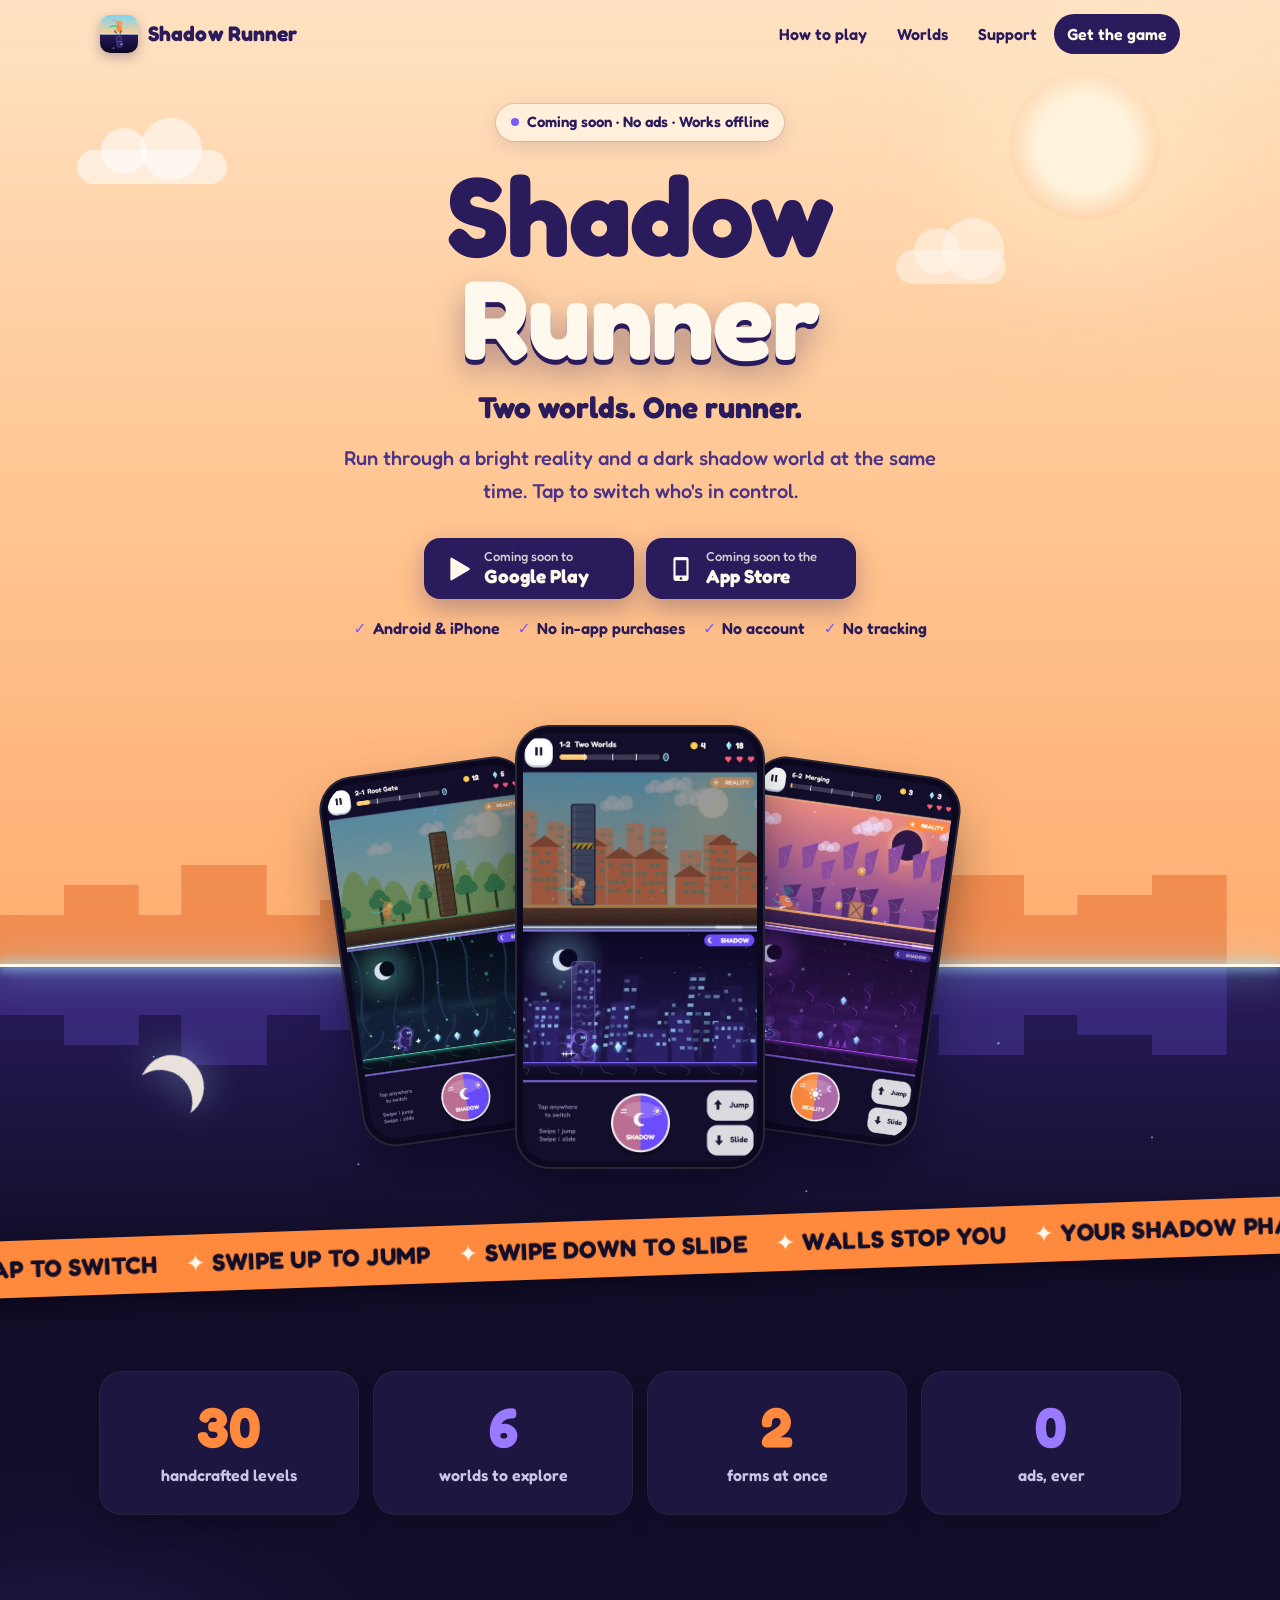
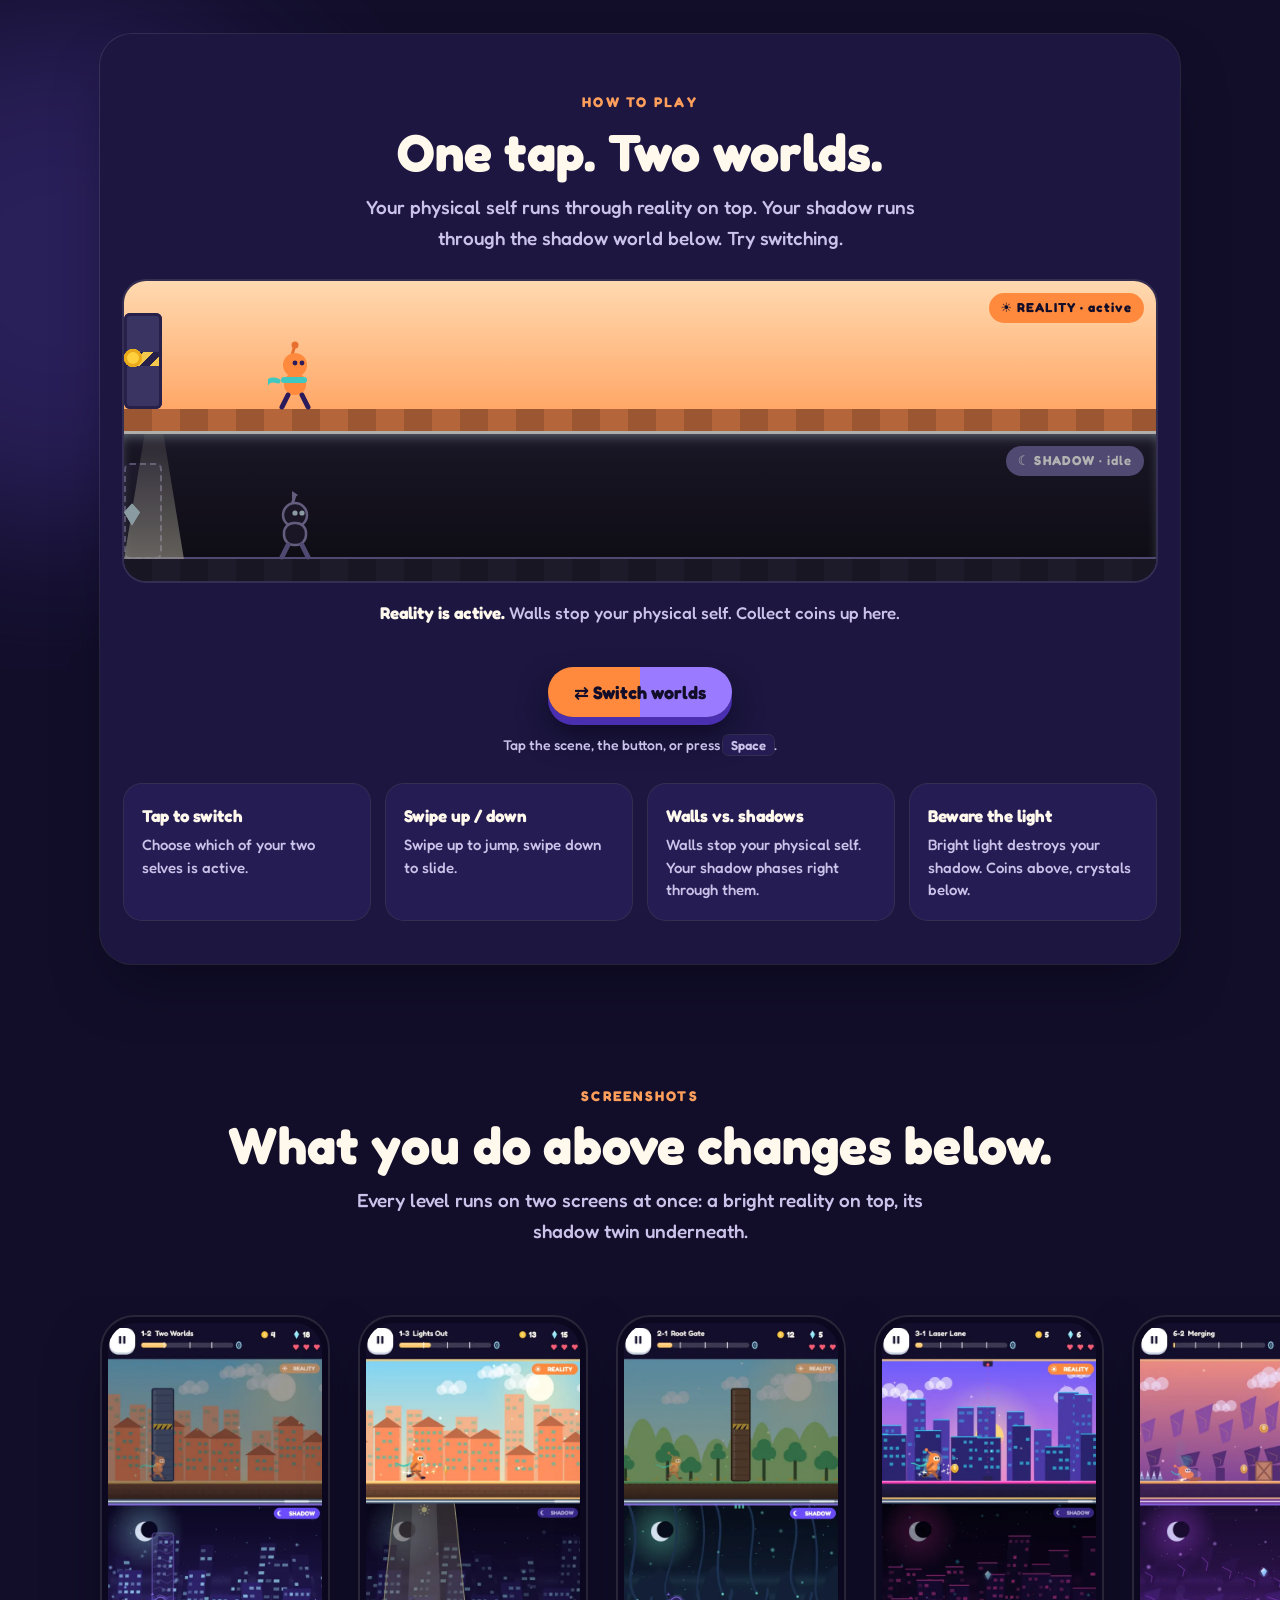
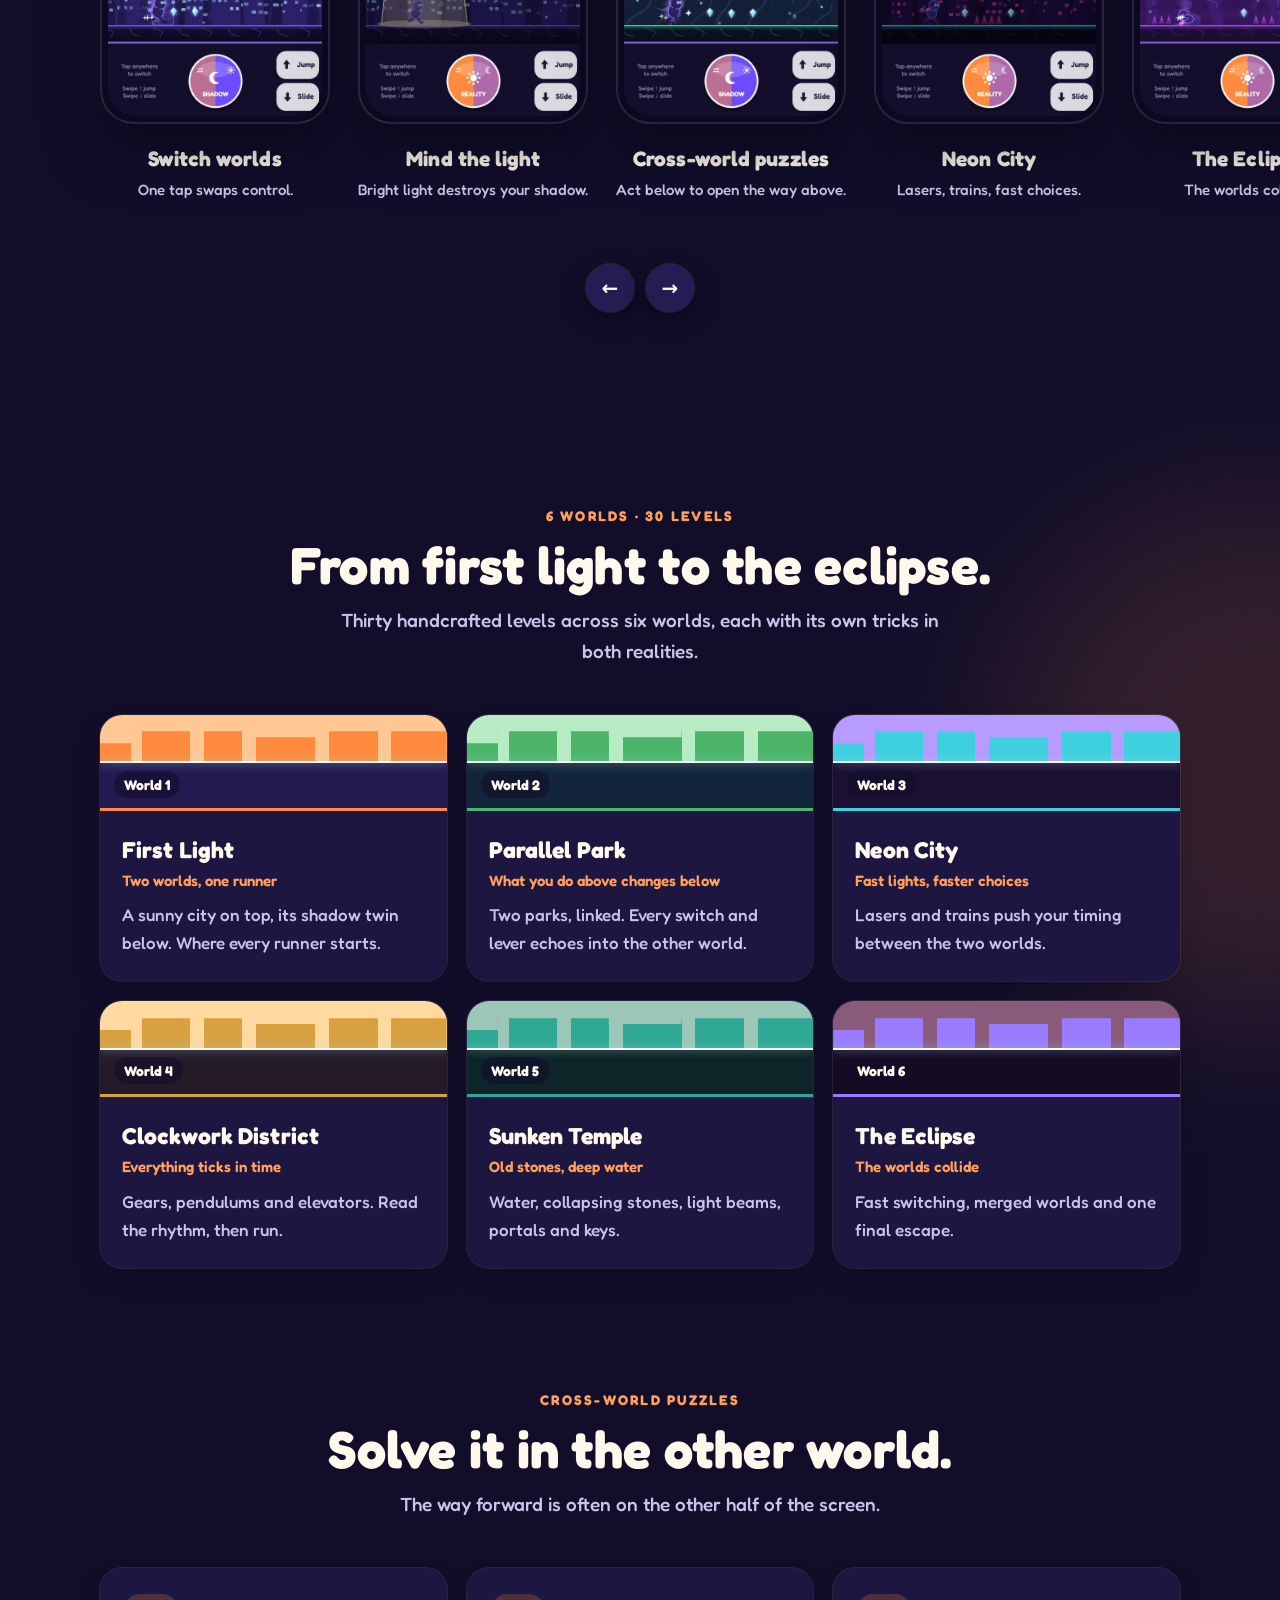
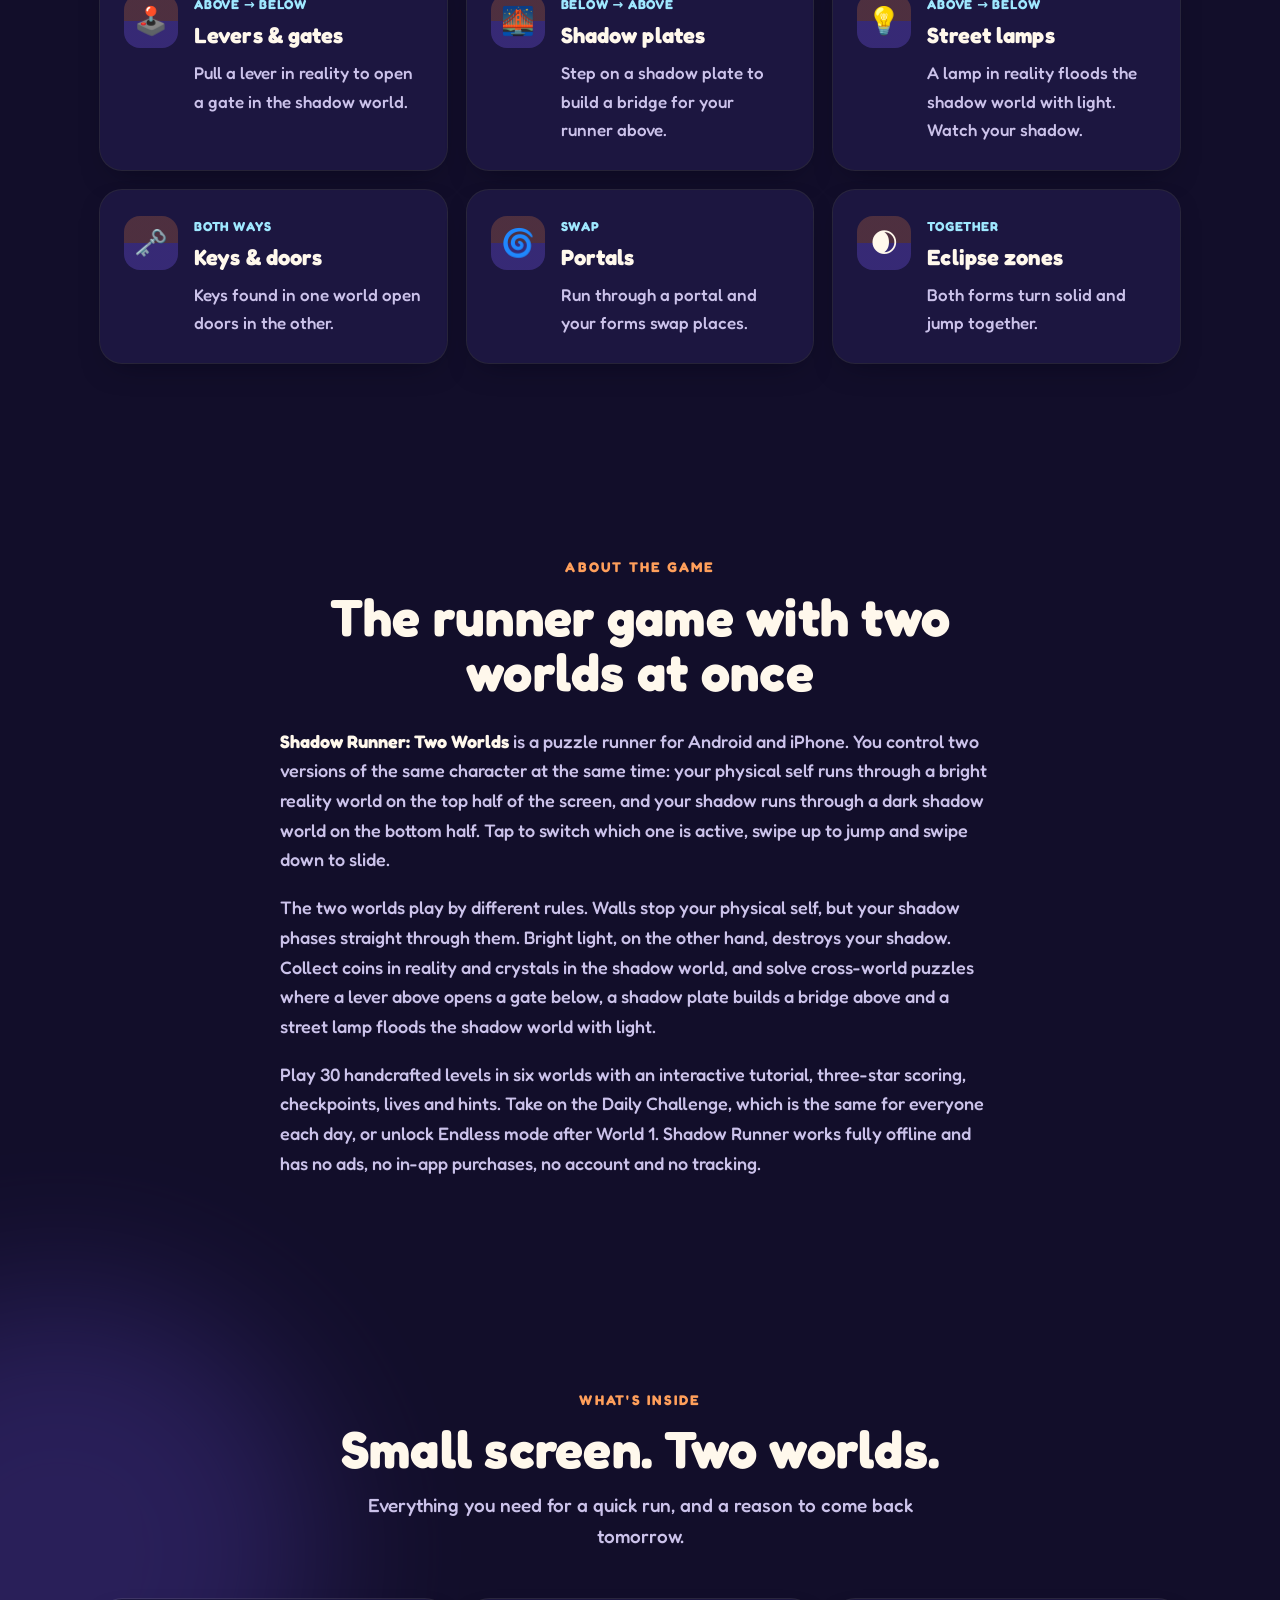
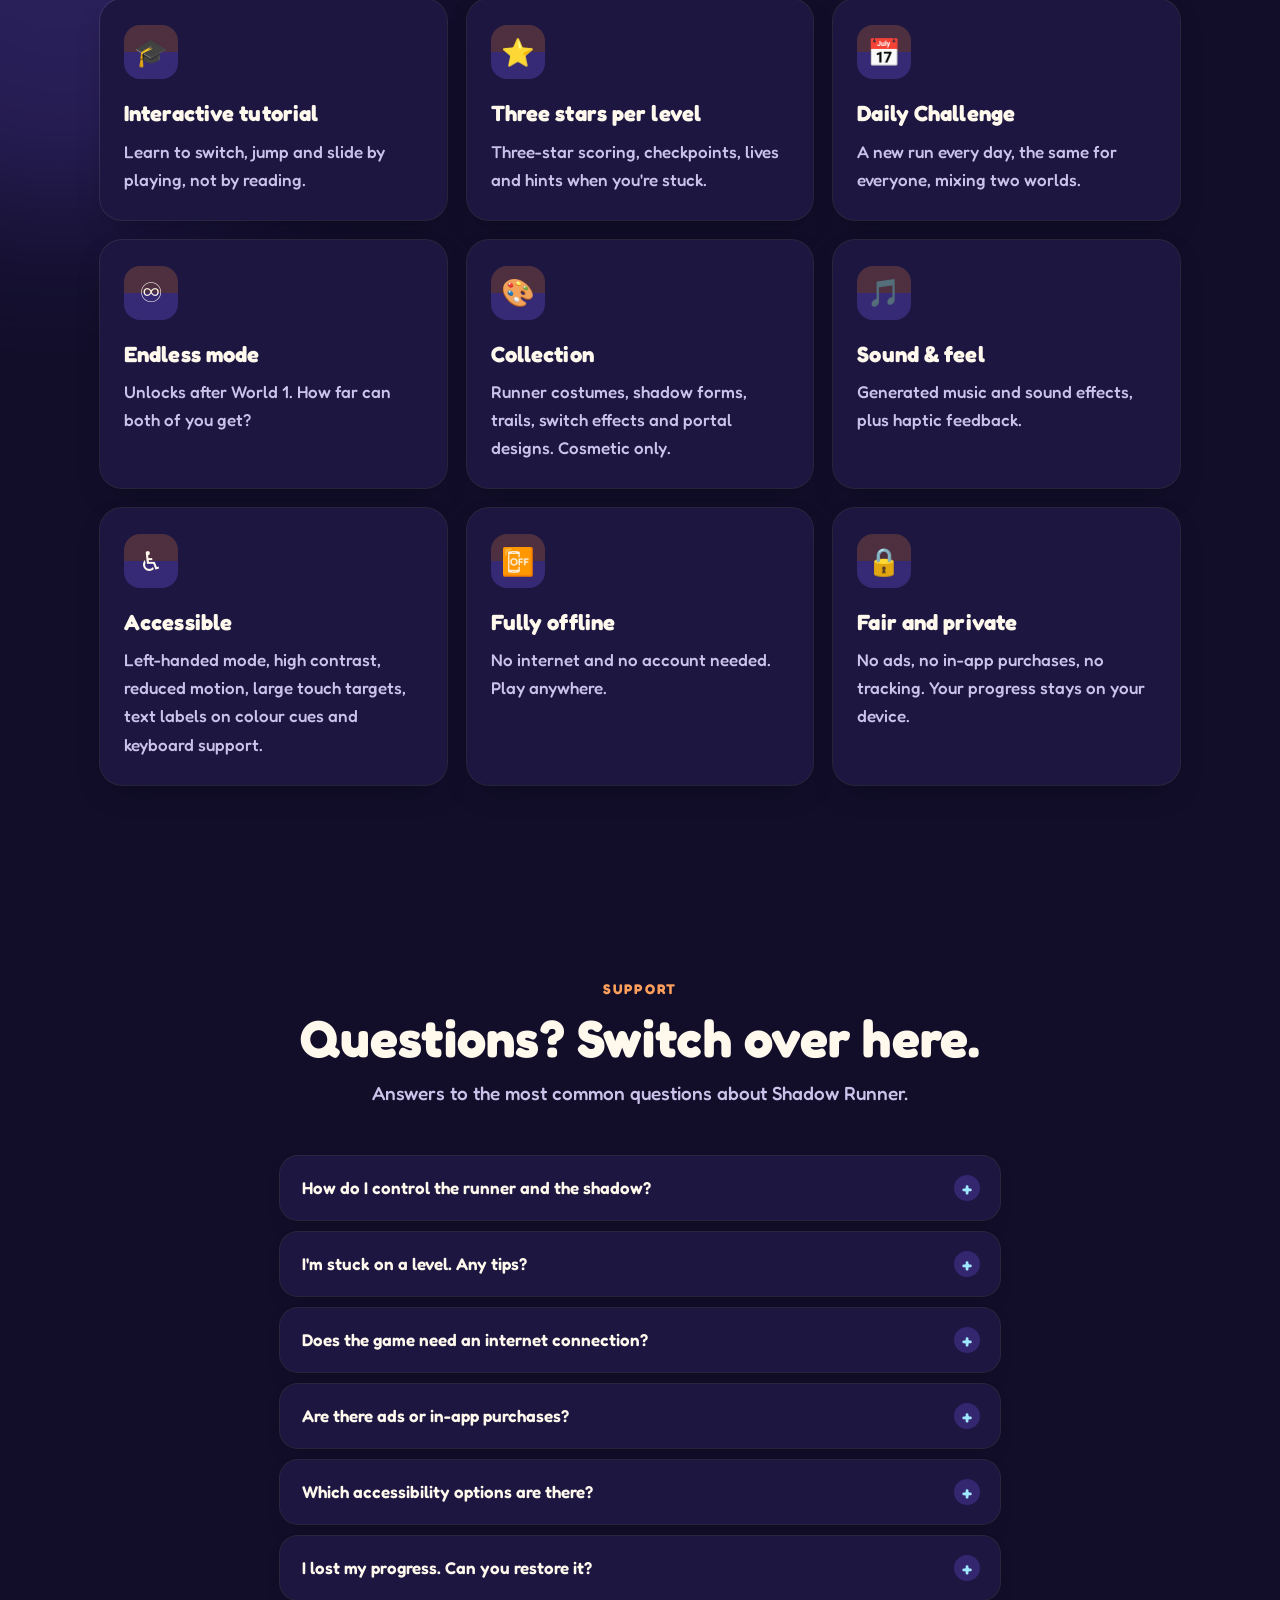
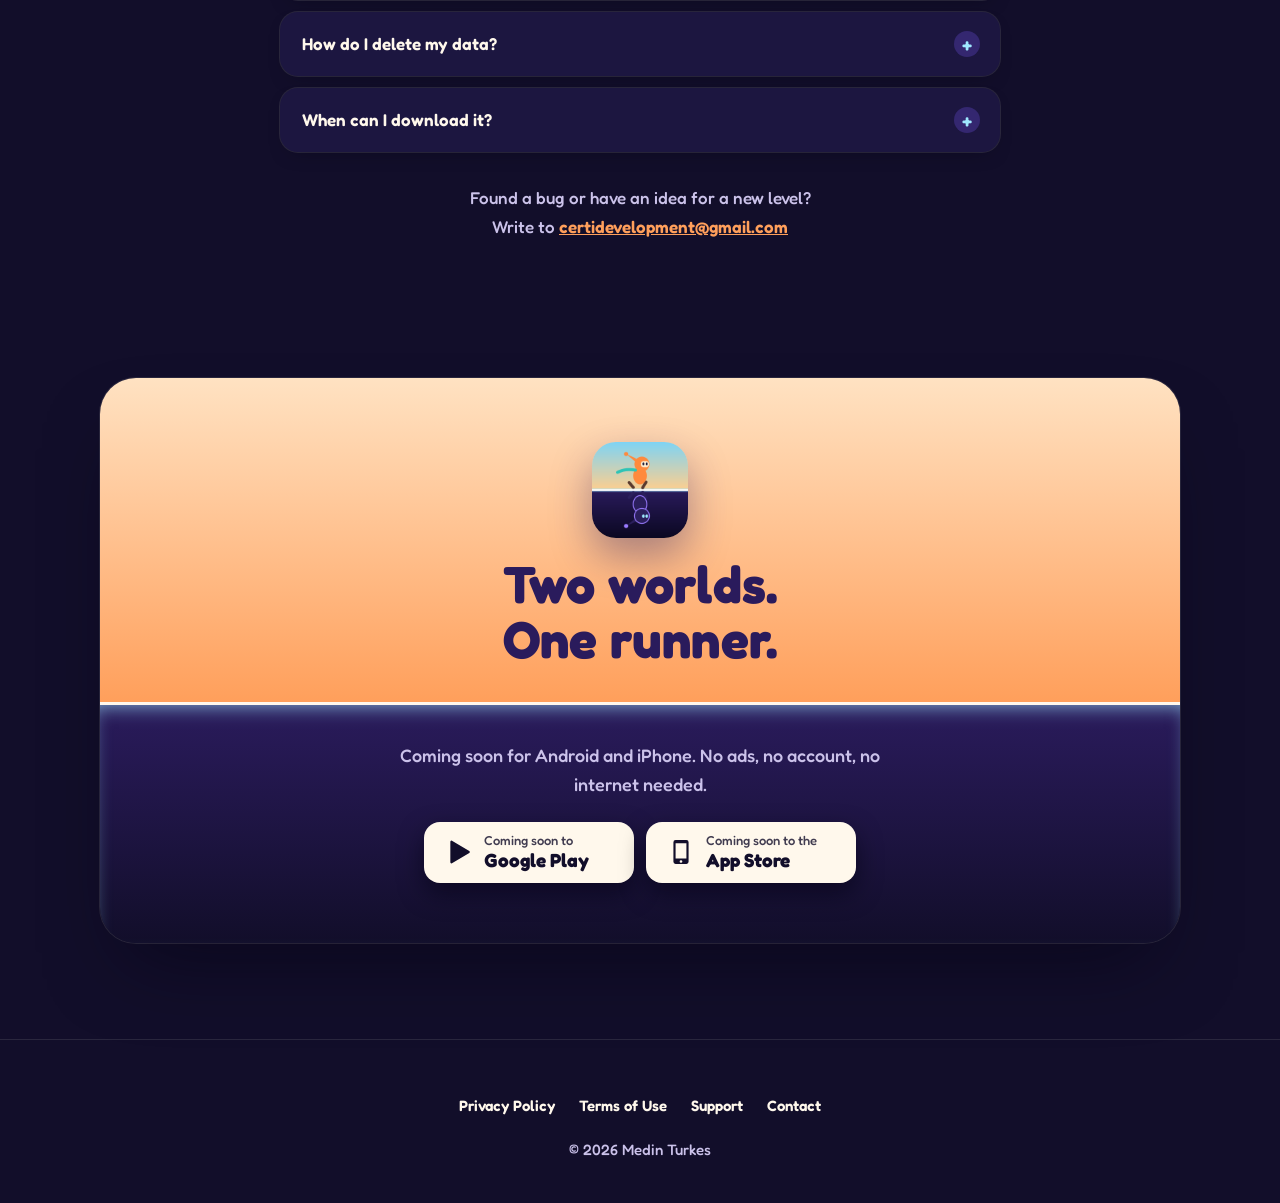
==== index.html @ 01d78351 "Shadow Runner landing page with privacy policy and terms Co-Authored-By: Claude Opus 5.5 <noreply@an" ====
<!doctype html>
<html lang="en">
<head>
<meta charset="utf-8">
<meta name="viewport" content="width=device-width, initial-scale=1">
<title>Shadow Runner: Two Worlds – Two-World Puzzle Runner for Android &amp; iPhone</title>
<meta name="description" content="Shadow Runner: Two Worlds is a puzzle runner for Android and iPhone. Control your runner in a bright reality and your shadow in a dark shadow world at the same time. 30 handcrafted levels, no ads, no tracking, works offline. Coming soon.">
<meta name="robots" content="index, follow, max-image-preview:large, max-snippet:-1">
<meta name="author" content="Medin Turkes">
<meta name="application-name" content="Shadow Runner">
<meta name="apple-mobile-web-app-title" content="Shadow Runner">
<meta name="theme-color" content="#120e2a">
<meta name="color-scheme" content="dark">
<link rel="canonical" href="https://metur100.github.io/Shadow.Runner.Landing/">
<link rel="icon" href="favicon.ico" sizes="16x16 32x32 48x48">
<link rel="icon" type="image/png" sizes="96x96" href="assets/favicon-96.png">
<link rel="icon" type="image/png" sizes="192x192" href="assets/favicon-192.png">
<link rel="apple-touch-icon" href="assets/apple-touch-icon.png">
<link rel="manifest" href="site.webmanifest">
<link rel="preload" href="assets/fonts/fredoka-latin-700-normal.woff2" as="font" type="font/woff2" crossorigin>
<link rel="preload" href="assets/phone/01-switch-worlds.webp" as="image" type="image/webp">
<link rel="stylesheet" href="assets/style.css">

<meta property="og:type" content="website">
<meta property="og:site_name" content="Shadow Runner">
<meta property="og:locale" content="en_US">
<meta property="og:title" content="Shadow Runner: Two Worlds – Two worlds. One runner.">
<meta property="og:description" content="Run through a bright reality and a dark shadow world at the same time. Tap to switch. 30 handcrafted levels for Android and iPhone. No ads, no tracking, fully offline.">
<meta property="og:url" content="https://metur100.github.io/Shadow.Runner.Landing/">
<meta property="og:image" content="https://metur100.github.io/Shadow.Runner.Landing/assets/og-image.jpg">
<meta property="og:image:width" content="1200">
<meta property="og:image:height" content="630">
<meta property="og:image:alt" content="Shadow Runner app icon and logo next to two phones showing a runner in a sunny city above and its shadow in a dark world below">
<meta name="twitter:card" content="summary_large_image">
<meta name="twitter:title" content="Shadow Runner: Two Worlds – Two worlds. One runner.">
<meta name="twitter:description" content="Run through a bright reality and a dark shadow world at the same time. No ads, no tracking, fully offline.">
<meta name="twitter:image" content="https://metur100.github.io/Shadow.Runner.Landing/assets/og-image.jpg">
<meta name="twitter:image:alt" content="Shadow Runner app icon and logo next to two phones showing a runner in a sunny city above and its shadow in a dark world below">

<script type="application/ld+json">
{
  "@context": "https://schema.org",
  "@graph": [
    {
      "@type": "WebSite",
      "@id": "https://metur100.github.io/Shadow.Runner.Landing/#website",
      "url": "https://metur100.github.io/Shadow.Runner.Landing/",
      "name": "Shadow Runner",
      "alternateName": "Shadow Runner: Two Worlds",
      "inLanguage": "en",
      "publisher": { "@id": "https://metur100.github.io/Shadow.Runner.Landing/#author" }
    },
    {
      "@type": "Person",
      "@id": "https://metur100.github.io/Shadow.Runner.Landing/#author",
      "name": "Medin Turkes",
      "email": "certidevelopment@gmail.com"
    },
    {
      "@type": ["MobileApplication", "VideoGame"],
      "@id": "https://metur100.github.io/Shadow.Runner.Landing/#app",
      "name": "Shadow Runner: Two Worlds",
      "alternateName": "Shadow Runner",
      "url": "https://metur100.github.io/Shadow.Runner.Landing/",
      "description": "A two-world puzzle runner: control your physical self in a bright reality and your shadow in a dark shadow world at the same time, and tap to switch which one is active. 30 handcrafted levels in 6 worlds, cross-world puzzles, Daily Challenge, Endless mode and a cosmetic collection. No ads, no in-app purchases, no account, no tracking, fully offline.",
      "operatingSystem": "Android, iOS",
      "applicationCategory": "GameApplication",
      "applicationSubCategory": "Puzzle runner",
      "genre": ["Runner", "Puzzle", "Platformer", "Casual"],
      "gamePlatform": ["Android", "iOS"],
      "playMode": "SinglePlayer",
      "numberOfPlayers": { "@type": "QuantitativeValue", "value": 1 },
      "inLanguage": "en",
      "accessibilityFeature": ["highContrastDisplay", "reducedMotion", "largePrint", "textualAlternatives"],
      "image": "https://metur100.github.io/Shadow.Runner.Landing/assets/icon-512.png",
      "screenshot": [
        "https://metur100.github.io/Shadow.Runner.Landing/assets/phone/01-switch-worlds.webp",
        "https://metur100.github.io/Shadow.Runner.Landing/assets/phone/03-cross-world.webp",
        "https://metur100.github.io/Shadow.Runner.Landing/assets/phone/05-eclipse.webp",
        "https://metur100.github.io/Shadow.Runner.Landing/assets/phone/07-worlds.webp"
      ],
      "author": { "@id": "https://metur100.github.io/Shadow.Runner.Landing/#author" },
      "publisher": { "@id": "https://metur100.github.io/Shadow.Runner.Landing/#author" },
      "privacyPolicy": "https://metur100.github.io/Shadow.Runner.Landing/privacy.html"
    },
    {
      "@type": "FAQPage",
      "mainEntity": [
        { "@type": "Question", "name": "How do I control the runner and the shadow?", "acceptedAnswer": { "@type": "Answer", "text": "Tap to switch which form is active. Swipe up to jump and swipe down to slide. Your physical self runs through the bright reality world at the top, your shadow runs through the dark shadow world at the bottom." } },
        { "@type": "Question", "name": "I'm stuck on a level. Any tips?", "acceptedAnswer": { "@type": "Answer", "text": "Use a hint, and look at the other world: a lever above can open a gate below, and a shadow plate can build a bridge above. Remember that walls stop your physical self but your shadow phases through them, and bright light destroys your shadow." } },
        { "@type": "Question", "name": "Does Shadow Runner need an internet connection?", "acceptedAnswer": { "@type": "Answer", "text": "No. The whole game, including the Daily Challenge and Endless mode, works fully offline." } },
        { "@type": "Question", "name": "Are there ads or in-app purchases?", "acceptedAnswer": { "@type": "Answer", "text": "No. There are no ads and no in-app purchases. Items in the collection are cosmetic only." } },
        { "@type": "Question", "name": "Can lost progress be restored?", "acceptedAnswer": { "@type": "Answer", "text": "Progress is stored only on your device, so it can't be restored after uninstalling the game or resetting progress." } },
        { "@type": "Question", "name": "How do I delete my data?", "acceptedAnswer": { "@type": "Answer", "text": "Use Settings → Reset progress in the game, or uninstall it. Nothing is stored anywhere else." } },
        { "@type": "Question", "name": "When can I download Shadow Runner?", "acceptedAnswer": { "@type": "Answer", "text": "Shadow Runner is coming soon to Google Play and the App Store." } }
      ]
    }
  ]
}
</script>
<script>document.documentElement.classList.add('js');</script>
</head>
<body>
<a class="skip" href="#main">Skip to content</a>
<div class="progress" id="progress" aria-hidden="true"></div>

<header class="top" id="top">
  <div class="wrap">
    <a class="brand" href="./"><img src="assets/favicon-96.png" alt="" width="38" height="38">Shadow Runner</a>
    <nav aria-label="Main">
      <a class="opt" href="#how">How to play</a>
      <a class="opt" href="#worlds">Worlds</a>
      <a class="opt" href="#support">Support</a>
      <a class="pill" href="#download">Get the game</a>
    </nav>
  </div>
</header>

<main id="main">
  <!-- Hero: reality above, shadow below -->
  <div class="hero">
    <div class="sun" aria-hidden="true"></div>
    <div class="cloud c1" aria-hidden="true"></div>
    <div class="cloud c2" aria-hidden="true"></div>

    <div class="wrap hero-copy">
      <span class="eyebrow reveal"><span class="dot"></span>Coming soon · No ads · Works offline</span>
      <h1 class="reveal" style="--i:1">
        <span class="line w-shadow">Shadow</span>
        <span class="line w-runner">Runner</span>
      </h1>
      <p class="tag reveal" style="--i:2">Two worlds. One runner.</p>
      <p class="sub reveal" style="--i:3">Run through a bright reality and a dark shadow world at the same time. Tap to switch who's in control.</p>

      <!-- Store links: when the app is live, point these at the store listings:
           Google Play: https://play.google.com/store/apps/details?id=com.certidevelopment.shadowrunner
           App Store:   https://apps.apple.com/app/idXXXXXXXXXX -->
      <div class="stores reveal" style="--i:4">
        <a class="store" href="#download">
          <svg viewBox="0 0 24 24" aria-hidden="true"><path d="M4 2.5v19a1 1 0 0 0 1.5.86l16-9.5a1 1 0 0 0 0-1.72l-16-9.5A1 1 0 0 0 4 2.5z"/></svg>
          <div><small>Coming soon to</small><span>Google Play</span></div>
        </a>
        <a class="store" href="#download">
          <svg viewBox="0 0 24 24" aria-hidden="true"><path d="M7 1h10a2 2 0 0 1 2 2v18a2 2 0 0 1-2 2H7a2 2 0 0 1-2-2V3a2 2 0 0 1 2-2zm0 3v14h10V4H7zm5 15.5a1.25 1.25 0 1 0 0 2.5 1.25 1.25 0 0 0 0-2.5z"/></svg>
          <div><small>Coming soon to the</small><span>App Store</span></div>
        </a>
      </div>
      <ul class="checks reveal" style="--i:5">
        <li>Android &amp; iPhone</li>
        <li>No in-app purchases</li>
        <li>No account</li>
        <li>No tracking</li>
      </ul>
    </div>

    <div class="stage" aria-hidden="true">
      <svg class="skyline up" viewBox="0 0 1200 120" preserveAspectRatio="none"><path fill="currentColor" d="M0 120V70h60V40h70v30h40V20h80v50h50V55h60v-25h90v40h40V35h70v35h60V15h80v55h50V45h70v25h60V30h80v40h50V50h70v-20h70v90z"/></svg>
      <svg class="skyline down" viewBox="0 0 1200 120" preserveAspectRatio="none"><path fill="currentColor" d="M0 120V70h60V40h70v30h40V20h80v50h50V55h60v-25h90v40h40V35h70v35h60V15h80v55h50V45h70v25h60V30h80v40h50V50h70v-20h70v90z"/></svg>
      <div class="horizon"></div>
      <div class="stars"></div>
      <div class="moon"></div>
      <div class="phones parallax" data-speed="-0.06">
        <div class="phone-set reveal zoom" style="--i:2">
          <div class="phone p-left float slow"><img src="assets/phone/03-cross-world.webp" alt="" width="540" height="960"></div>
          <div class="phone p-right float slower"><img src="assets/phone/05-eclipse.webp" alt="" width="540" height="960"></div>
          <div class="phone p-main float"><img src="assets/phone/01-switch-worlds.webp" alt="" width="540" height="960"></div>
        </div>
      </div>
    </div>
  </div>

  <!-- Marquee -->
  <div class="marquee" aria-hidden="true">
    <div class="track">
      <span>TAP TO SWITCH<em>✦</em> SWIPE UP TO JUMP<em>✦</em> SWIPE DOWN TO SLIDE<em>✦</em> WALLS STOP YOU<em>✦</em> YOUR SHADOW PHASES THROUGH<em>✦</em> STAY OUT OF THE LIGHT<em>✦</em></span>
      <span>TAP TO SWITCH<em>✦</em> SWIPE UP TO JUMP<em>✦</em> SWIPE DOWN TO SLIDE<em>✦</em> WALLS STOP YOU<em>✦</em> YOUR SHADOW PHASES THROUGH<em>✦</em> STAY OUT OF THE LIGHT<em>✦</em></span>
    </div>
  </div>

  <!-- Stats -->
  <section aria-label="Shadow Runner in numbers">
    <div class="wrap">
      <div class="stats">
        <div class="stat reveal" style="--i:0"><b data-count="30">30</b><span>handcrafted levels</span></div>
        <div class="stat reveal" style="--i:1"><b data-count="6">6</b><span>worlds to explore</span></div>
        <div class="stat reveal" style="--i:2"><b data-count="2">2</b><span>forms at once</span></div>
        <div class="stat reveal" style="--i:3"><b>0</b><span>ads, ever</span></div>
      </div>
    </div>
  </section>

  <!-- How to play / interactive switch -->
  <section id="how" class="glow-a" style="padding-top:24px">
    <div class="wrap">
      <div class="demo-card reveal zoom">
        <span class="kicker">How to play</span>
        <h2>One tap. Two worlds.</h2>
        <p class="lead">Your physical self runs through reality on top. Your shadow runs through the shadow world below. Try switching.</p>

        <button class="demo" id="demo" type="button" data-active="reality" aria-pressed="false" aria-describedby="demo-msg" aria-label="Switch worlds. Active: Reality">
          <span class="lane reality" aria-hidden="true">
            <span class="pill-label">☀ REALITY</span>
            <span class="prop wall"></span>
            <span class="prop coin"></span>
            <span class="prop coin two"></span>
            <svg class="runner" viewBox="0 0 54 70" aria-hidden="true">
              <path d="M27 4 l-3 10" stroke="#e8702f" stroke-width="3" stroke-linecap="round"/><circle cx="27" cy="4" r="3.5" fill="#e8702f"/>
              <path d="M10 40 C0 36 -2 44 -4 46" stroke="#3fc7c0" stroke-width="5" fill="none" stroke-linecap="round"/>
              <circle cx="27" cy="24" r="12" fill="#ff8a3d"/>
              <rect x="16" y="32" width="22" height="22" rx="10" fill="#ff8a3d"/>
              <rect x="13" y="36" width="26" height="6" rx="3" fill="#3fc7c0"/>
              <circle cx="27" cy="22" r="2.4" fill="#2a1b5c"/><circle cx="34" cy="22" r="2.4" fill="#2a1b5c"/>
              <path d="M20 54 l-6 12 M34 54 l6 12" stroke="#2a1b5c" stroke-width="5" stroke-linecap="round"/>
            </svg>
          </span>
          <span class="lane shadow" aria-hidden="true">
            <span class="pill-label">☾ SHADOW</span>
            <span class="prop ghost-wall"></span>
            <span class="prop beam"></span>
            <span class="prop crystal"></span>
            <span class="prop crystal two"></span>
            <svg class="runner" viewBox="0 0 54 70" aria-hidden="true">
              <path d="M27 4 l-3 10" stroke="#9a7bff" stroke-width="3" stroke-linecap="round"/><path d="M24 0 l6 4 -6 4z" fill="#9a7bff"/>
              <circle cx="27" cy="24" r="12" fill="#2a1b5c" stroke="#9a7bff" stroke-width="2.5"/>
              <rect x="16" y="32" width="22" height="22" rx="10" fill="#2a1b5c" stroke="#9a7bff" stroke-width="2.5"/>
              <circle cx="27" cy="22" r="2.6" fill="#9fe8ff"/><circle cx="34" cy="22" r="2.6" fill="#9fe8ff"/>
              <path d="M20 54 l-6 12 M34 54 l6 12" stroke="#7b5cff" stroke-width="5" stroke-linecap="round"/>
            </svg>
          </span>
        </button>

        <p class="demo-msg" id="demo-msg" aria-live="polite"><strong>Reality is active.</strong> Walls stop your physical self. Collect coins up here.</p>
        <button class="btn" id="switch" type="button">⇄ Switch worlds</button>
        <span class="kbd-hint">Tap the scene, the button, or press <kbd>Space</kbd>.</span>

        <div class="rules">
          <div class="rule"><b>Tap to switch</b><p>Choose which of your two selves is active.</p></div>
          <div class="rule"><b>Swipe up / down</b><p>Swipe up to jump, swipe down to slide.</p></div>
          <div class="rule"><b>Walls vs. shadows</b><p>Walls stop your physical self. Your shadow phases right through them.</p></div>
          <div class="rule"><b>Beware the light</b><p>Bright light destroys your shadow. Coins above, crystals below.</p></div>
        </div>
      </div>
    </div>
  </section>

  <!-- Gallery -->
  <section id="screenshots" style="padding-top:24px">
    <div class="wrap">
      <span class="kicker reveal">Screenshots</span>
      <h2 class="reveal" style="--i:1">What you do above changes below.</h2>
      <p class="lead reveal" style="--i:2">Every level runs on two screens at once: a bright reality on top, its shadow twin underneath.</p>
    </div>
    <div class="gallery-wrap">
      <div class="gallery" id="gallery" tabindex="0" role="region" aria-label="Screenshots, scroll horizontally">
        <figure class="shot reveal" style="--i:0"><div class="phone"><img src="assets/phone/01-switch-worlds.webp" width="540" height="960" loading="lazy" alt="Level 1-2 Two Worlds: the runner stops at a wall in the sunny city while the shadow walks through it in the dark world"></div><figcaption><h3>Switch worlds</h3><p>One tap swaps control.</p></figcaption></figure>
        <figure class="shot reveal" style="--i:1"><div class="phone"><img src="assets/phone/02-light.webp" width="540" height="960" loading="lazy" alt="Level 1-3 Lights Out: a street lamp shines a beam of light into the shadow world"></div><figcaption><h3>Mind the light</h3><p>Bright light destroys your shadow.</p></figcaption></figure>
        <figure class="shot reveal" style="--i:2"><div class="phone"><img src="assets/phone/03-cross-world.webp" width="540" height="960" loading="lazy" alt="Level 2-1 Root Gate in Parallel Park: a gate blocks the runner above while the shadow collects crystals below"></div><figcaption><h3>Cross-world puzzles</h3><p>Act below to open the way above.</p></figcaption></figure>
        <figure class="shot reveal" style="--i:3"><div class="phone"><img src="assets/phone/04-neon.webp" width="540" height="960" loading="lazy" alt="Level 3-1 Laser Lane in Neon City: the runner collects a coin under a laser"></div><figcaption><h3>Neon City</h3><p>Lasers, trains, fast choices.</p></figcaption></figure>
        <figure class="shot reveal" style="--i:4"><div class="phone"><img src="assets/phone/05-eclipse.webp" width="540" height="960" loading="lazy" alt="Level 6-2 Merging in The Eclipse: both worlds turn purple as they begin to merge"></div><figcaption><h3>The Eclipse</h3><p>The worlds collide.</p></figcaption></figure>
        <figure class="shot reveal" style="--i:5"><div class="phone"><img src="assets/phone/06-temple.webp" width="540" height="960" loading="lazy" alt="Level 5-3 Beam Chamber in the Sunken Temple: light beams cut through the underwater shadow world"></div><figcaption><h3>Sunken Temple</h3><p>Old stones, deep water.</p></figcaption></figure>
        <figure class="shot reveal" style="--i:6"><div class="phone"><img src="assets/phone/07-worlds.webp" width="540" height="960" loading="lazy" alt="World select screen showing all six worlds with star progress"></div><figcaption><h3>Six worlds</h3><p>30 handcrafted levels.</p></figcaption></figure>
        <figure class="shot reveal" style="--i:7"><div class="phone"><img src="assets/phone/08-collection.webp" width="540" height="960" loading="lazy" alt="Collection screen with runner costumes and tabs for shadow forms, trails, switch effects and portals"></div><figcaption><h3>Your collection</h3><p>Costumes, trails, effects. Cosmetic only.</p></figcaption></figure>
      </div>
      <div class="gallery-nav">
        <button type="button" data-dir="-1" aria-label="Previous screenshots" aria-controls="gallery">←</button>
        <button type="button" data-dir="1" aria-label="Next screenshots" aria-controls="gallery">→</button>
      </div>
    </div>
  </section>

  <!-- Worlds -->
  <section id="worlds" class="glow-b">
    <div class="wrap">
      <span class="kicker reveal">6 worlds · 30 levels</span>
      <h2 class="reveal" style="--i:1">From first light to the eclipse.</h2>
      <p class="lead reveal" style="--i:2">Thirty handcrafted levels across six worlds, each with its own tricks in both realities.</p>
      <div class="worlds">
        <article class="world w1 reveal" style="--i:0"><div class="banner" aria-hidden="true"><span class="num">World 1</span></div><div class="body"><h3>First Light</h3><p class="motto">Two worlds, one runner</p><p>A sunny city on top, its shadow twin below. Where every runner starts.</p></div></article>
        <article class="world w2 reveal" style="--i:1"><div class="banner" aria-hidden="true"><span class="num">World 2</span></div><div class="body"><h3>Parallel Park</h3><p class="motto">What you do above changes below</p><p>Two parks, linked. Every switch and lever echoes into the other world.</p></div></article>
        <article class="world w3 reveal" style="--i:2"><div class="banner" aria-hidden="true"><span class="num">World 3</span></div><div class="body"><h3>Neon City</h3><p class="motto">Fast lights, faster choices</p><p>Lasers and trains push your timing between the two worlds.</p></div></article>
        <article class="world w4 reveal" style="--i:0"><div class="banner" aria-hidden="true"><span class="num">World 4</span></div><div class="body"><h3>Clockwork District</h3><p class="motto">Everything ticks in time</p><p>Gears, pendulums and elevators. Read the rhythm, then run.</p></div></article>
        <article class="world w5 reveal" style="--i:1"><div class="banner" aria-hidden="true"><span class="num">World 5</span></div><div class="body"><h3>Sunken Temple</h3><p class="motto">Old stones, deep water</p><p>Water, collapsing stones, light beams, portals and keys.</p></div></article>
        <article class="world w6 reveal" style="--i:2"><div class="banner" aria-hidden="true"><span class="num">World 6</span></div><div class="body"><h3>The Eclipse</h3><p class="motto">The worlds collide</p><p>Fast switching, merged worlds and one final escape.</p></div></article>
      </div>
    </div>
  </section>

  <!-- Cross-world puzzles -->
  <section id="puzzles" style="padding-top:24px">
    <div class="wrap">
      <span class="kicker reveal">Cross-world puzzles</span>
      <h2 class="reveal" style="--i:1">Solve it in the other world.</h2>
      <p class="lead reveal" style="--i:2">The way forward is often on the other half of the screen.</p>
      <div class="grid">
        <div class="feature puzzle reveal" style="--i:0"><div class="ico" aria-hidden="true">🕹️</div><div><span class="flow">Above → below</span><h3>Levers &amp; gates</h3><p>Pull a lever in reality to open a gate in the shadow world.</p></div></div>
        <div class="feature puzzle reveal" style="--i:1"><div class="ico" aria-hidden="true">🌉</div><div><span class="flow">Below → above</span><h3>Shadow plates</h3><p>Step on a shadow plate to build a bridge for your runner above.</p></div></div>
        <div class="feature puzzle reveal" style="--i:2"><div class="ico" aria-hidden="true">💡</div><div><span class="flow">Above → below</span><h3>Street lamps</h3><p>A lamp in reality floods the shadow world with light. Watch your shadow.</p></div></div>
        <div class="feature puzzle reveal" style="--i:0"><div class="ico" aria-hidden="true">🗝️</div><div><span class="flow">Both ways</span><h3>Keys &amp; doors</h3><p>Keys found in one world open doors in the other.</p></div></div>
        <div class="feature puzzle reveal" style="--i:1"><div class="ico" aria-hidden="true">🌀</div><div><span class="flow">Swap</span><h3>Portals</h3><p>Run through a portal and your forms swap places.</p></div></div>
        <div class="feature puzzle reveal" style="--i:2"><div class="ico" aria-hidden="true">🌒</div><div><span class="flow">Together</span><h3>Eclipse zones</h3><p>Both forms turn solid and jump together.</p></div></div>
      </div>
    </div>
  </section>

  <!-- About -->
  <section id="about">
    <div class="wrap narrow about">
      <span class="kicker reveal">About the game</span>
      <h2 class="reveal" style="--i:1">The runner game with two worlds at once</h2>
      <p class="reveal" style="--i:2"><strong>Shadow Runner: Two Worlds</strong> is a puzzle runner for Android and iPhone. You control two versions of the same character at the same time: your physical self runs through a bright reality world on the top half of the screen, and your shadow runs through a dark shadow world on the bottom half. Tap to switch which one is active, swipe up to jump and swipe down to slide.</p>
      <p class="reveal" style="--i:3">The two worlds play by different rules. Walls stop your physical self, but your shadow phases straight through them. Bright light, on the other hand, destroys your shadow. Collect coins in reality and crystals in the shadow world, and solve cross-world puzzles where a lever above opens a gate below, a shadow plate builds a bridge above and a street lamp floods the shadow world with light.</p>
      <p class="reveal" style="--i:4">Play 30 handcrafted levels in six worlds with an interactive tutorial, three-star scoring, checkpoints, lives and hints. Take on the Daily Challenge, which is the same for everyone each day, or unlock Endless mode after World 1. Shadow Runner works fully offline and has no ads, no in-app purchases, no account and no tracking.</p>
    </div>
  </section>

  <!-- Features -->
  <section id="features" class="glow-a">
    <div class="wrap">
      <span class="kicker reveal">What's inside</span>
      <h2 class="reveal" style="--i:1">Small screen. Two worlds.</h2>
      <p class="lead reveal" style="--i:2">Everything you need for a quick run, and a reason to come back tomorrow.</p>
      <div class="grid">
        <div class="feature reveal" style="--i:0"><div class="ico" aria-hidden="true">🎓</div><h3>Interactive tutorial</h3><p>Learn to switch, jump and slide by playing, not by reading.</p></div>
        <div class="feature reveal" style="--i:1"><div class="ico" aria-hidden="true">⭐</div><h3>Three stars per level</h3><p>Three-star scoring, checkpoints, lives and hints when you're stuck.</p></div>
        <div class="feature reveal" style="--i:2"><div class="ico" aria-hidden="true">📅</div><h3>Daily Challenge</h3><p>A new run every day, the same for everyone, mixing two worlds.</p></div>
        <div class="feature reveal" style="--i:0"><div class="ico" aria-hidden="true">♾️</div><h3>Endless mode</h3><p>Unlocks after World 1. How far can both of you get?</p></div>
        <div class="feature reveal" style="--i:1"><div class="ico" aria-hidden="true">🎨</div><h3>Collection</h3><p>Runner costumes, shadow forms, trails, switch effects and portal designs. Cosmetic only.</p></div>
        <div class="feature reveal" style="--i:2"><div class="ico" aria-hidden="true">🎵</div><h3>Sound &amp; feel</h3><p>Generated music and sound effects, plus haptic feedback.</p></div>
        <div class="feature reveal" style="--i:0"><div class="ico" aria-hidden="true">♿</div><h3>Accessible</h3><p>Left-handed mode, high contrast, reduced motion, large touch targets, text labels on colour cues and keyboard support.</p></div>
        <div class="feature reveal" style="--i:1"><div class="ico" aria-hidden="true">📴</div><h3>Fully offline</h3><p>No internet and no account needed. Play anywhere.</p></div>
        <div class="feature reveal" style="--i:2"><div class="ico" aria-hidden="true">🔒</div><h3>Fair and private</h3><p>No ads, no in-app purchases, no tracking. Your progress stays on your device.</p></div>
      </div>
    </div>
  </section>

  <!-- Support -->
  <section id="support">
    <div class="wrap narrow">
      <span class="kicker reveal">Support</span>
      <h2 class="reveal" style="--i:1">Questions? Switch over here.</h2>
      <p class="lead reveal" style="--i:2">Answers to the most common questions about Shadow Runner.</p>
      <div class="faq">
        <details class="reveal">
          <summary>How do I control the runner and the shadow?</summary>
          <p>Tap to switch which form is active. Swipe up to jump and swipe down to slide. Your physical self runs through the bright reality world at the top, your shadow through the dark shadow world at the bottom.</p>
        </details>
        <details class="reveal">
          <summary>I'm stuck on a level. Any tips?</summary>
          <p>Use a hint, and look at the other world: a lever above can open a gate below, and a shadow plate can build a bridge above. Walls stop your physical self but your shadow phases through them, and bright light destroys your shadow.</p>
        </details>
        <details class="reveal">
          <summary>Does the game need an internet connection?</summary>
          <p>No. Everything, including the Daily Challenge and Endless mode, works fully offline.</p>
        </details>
        <details class="reveal">
          <summary>Are there ads or in-app purchases?</summary>
          <p>No. There are no ads and no in-app purchases. Items in the collection are cosmetic only.</p>
        </details>
        <details class="reveal">
          <summary>Which accessibility options are there?</summary>
          <p>Left-handed mode, a high-contrast mode, reduced motion, large touch targets, text labels on colour cues and keyboard support.</p>
        </details>
        <details class="reveal">
          <summary>I lost my progress. Can you restore it?</summary>
          <p>Progress is stored only on your device. It is never sent to us, so it can't be restored after uninstalling the game or resetting progress.</p>
        </details>
        <details class="reveal">
          <summary>How do I delete my data?</summary>
          <p>Use Settings → Reset progress in the game, or uninstall it. Nothing is stored anywhere else. See the <a href="privacy.html">privacy policy</a>.</p>
        </details>
        <details class="reveal">
          <summary>When can I download it?</summary>
          <p>Shadow Runner is coming soon to Google Play and the App Store. This page will link to the stores as soon as it's available.</p>
        </details>
      </div>
      <p class="contact reveal">Found a bug or have an idea for a new level?<br>Write to <a href="mailto:certidevelopment@gmail.com">certidevelopment@gmail.com</a></p>
    </div>
  </section>

  <!-- CTA -->
  <section id="download" style="padding-top:24px">
    <div class="wrap">
      <div class="cta reveal zoom">
        <div class="cta-top">
          <img src="assets/icon-512.png" alt="" width="96" height="96">
          <h2>Two worlds.<br>One runner.</h2>
        </div>
        <div class="cta-bottom">
        <p>Coming soon for Android and iPhone. No ads, no account, no internet needed.</p>
        <div class="stores">
          <div class="store" role="img" aria-label="Coming soon to Google Play">
            <svg viewBox="0 0 24 24" aria-hidden="true"><path d="M4 2.5v19a1 1 0 0 0 1.5.86l16-9.5a1 1 0 0 0 0-1.72l-16-9.5A1 1 0 0 0 4 2.5z"/></svg>
            <div aria-hidden="true"><small>Coming soon to</small><span>Google Play</span></div>
          </div>
          <div class="store" role="img" aria-label="Coming soon to the App Store">
            <svg viewBox="0 0 24 24" aria-hidden="true"><path d="M7 1h10a2 2 0 0 1 2 2v18a2 2 0 0 1-2 2H7a2 2 0 0 1-2-2V3a2 2 0 0 1 2-2zm0 3v14h10V4H7zm5 15.5a1.25 1.25 0 1 0 0 2.5 1.25 1.25 0 0 0 0-2.5z"/></svg>
            <div aria-hidden="true"><small>Coming soon to the</small><span>App Store</span></div>
          </div>
        </div>
        </div>
      </div>
    </div>
  </section>
</main>

<footer>
  <div class="wrap">
    <nav aria-label="Footer">
      <a href="privacy.html">Privacy Policy</a>
      <a href="terms.html">Terms of Use</a>
      <a href="#support">Support</a>
      <a href="mailto:certidevelopment@gmail.com">Contact</a>
    </nav>
    <p>© 2026 Medin Turkes</p>
  </div>
</footer>

<script src="assets/main.js" defer></script>
</body>
</html>
---- assets/style.css ----
@font-face { font-family: "Fredoka"; src: url("fonts/fredoka-latin-500-normal.woff2") format("woff2"); font-weight: 500; font-display: swap; }
@font-face { font-family: "Fredoka"; src: url("fonts/fredoka-latin-600-normal.woff2") format("woff2"); font-weight: 600; font-display: swap; }
@font-face { font-family: "Fredoka"; src: url("fonts/fredoka-latin-700-normal.woff2") format("woff2"); font-weight: 700; font-display: swap; }

:root {
  color-scheme: dark;
  /* Reality (daylight) */
  --sun: #ff8a3d;
  --sun-2: #ff9f5b;
  --peach: #ffc794;
  --peach-top: #ffe2c2;
  --ink: #2a1b5c;          /* text on daylight */
  --ink-soft: #4b3488;
  /* Shadow world (night) */
  --night: #120e2a;
  --night-2: #2a1b5c;
  --violet: #7b5cff;
  --violet-2: #9a7bff;
  --glow: #9fe8ff;
  --cream: #fff8ec;
  --muted: #cbc2ea;
  --card: #1c1640;
  --card-2: #241c52;
  --hairline: rgba(255, 248, 236, .1);
  --shadow: rgba(4, 2, 16, .55);
  --radius: 22px;
  --ease: cubic-bezier(.22, 1, .36, 1);
  --font: "Fredoka", ui-rounded, "SF Pro Rounded", "Segoe UI", system-ui, -apple-system, sans-serif;
}

* { box-sizing: border-box; }
html { scroll-behavior: smooth; scroll-padding-top: 80px; background: var(--night); }
body {
  margin: 0;
  min-height: 100vh;
  background: var(--night);
  color: var(--cream);
  font: 500 17px/1.65 var(--font);
  overflow-x: hidden;
}
h1, h2, h3, .brand { font-family: var(--font); font-weight: 700; letter-spacing: .005em; }
a { color: var(--sun-2); font-weight: 600; }
a:hover { color: var(--glow); }
img { max-width: 100%; display: block; }
:focus-visible { outline: 3px solid var(--glow); outline-offset: 3px; border-radius: 6px; }
strong { font-weight: 700; }

.wrap { max-width: 1120px; margin: 0 auto; padding: 0 20px; }
.narrow { max-width: 760px; }
.muted { color: var(--muted); }
.skip {
  position: absolute; left: 12px; top: -60px; z-index: 100;
  background: var(--cream); color: var(--ink); padding: 10px 16px; border-radius: 12px; text-decoration: none;
}
.skip:focus { top: 12px; }

/* ---------- Scroll progress ---------- */
.progress {
  position: fixed; inset: 0 0 auto 0; height: 3px; z-index: 60;
  background: linear-gradient(90deg, var(--sun), var(--violet), var(--glow));
  transform-origin: 0 50%; transform: scaleX(0);
}

/* ---------- Header ---------- */
header.top {
  position: sticky; top: 0; z-index: 50;
  height: 68px; display: flex; align-items: center;
  color: var(--ink);
  transition: background .3s, box-shadow .3s, color .3s;
}
header.top .wrap { width: 100%; }
header.top.scrolled {
  color: var(--cream);
  background: rgba(18, 14, 42, .78);
  -webkit-backdrop-filter: saturate(160%) blur(14px);
  backdrop-filter: saturate(160%) blur(14px);
  box-shadow: 0 1px 0 var(--hairline);
}
header.top .wrap { display: flex; align-items: center; justify-content: space-between; gap: 12px; }
.brand { display: flex; align-items: center; gap: 10px; color: inherit; text-decoration: none; font-size: 21px; white-space: nowrap; }
.brand:hover { color: inherit; }
.brand img { width: 38px; height: 38px; border-radius: 10px; box-shadow: 0 4px 12px rgba(42, 27, 92, .3); transition: transform .4s var(--ease); }
.brand:hover img { transform: rotate(-10deg) scale(1.08); }
header nav { display: flex; align-items: center; gap: 4px; white-space: nowrap; }
header nav a { color: inherit; text-decoration: none; font-size: 16px; font-weight: 600; padding: 7px 13px; border-radius: 999px; transition: background .2s, color .2s; }
header nav a:hover { background: rgba(42, 27, 92, .12); color: inherit; }
header.top.scrolled nav a:hover { background: rgba(255, 248, 236, .1); }
header nav a.pill { background: var(--ink); color: var(--cream); }
header nav a.pill:hover { background: var(--violet); color: #fff; }
header.top.scrolled nav a.pill { background: var(--sun); color: var(--night); }
header.top.scrolled nav a.pill:hover { background: var(--sun-2); }
@media (max-width: 640px) {
  header nav a.opt { display: none; }
  .brand { font-size: 18px; }
  .brand img { width: 32px; height: 32px; }
}

/* ---------- Reveal on scroll ---------- */
.js .reveal { opacity: 0; transform: translateY(28px); transition: opacity .8s var(--ease), transform .8s var(--ease); transition-delay: calc(var(--i, 0) * 90ms); }
.js .reveal.in { opacity: 1; transform: none; }
.js .reveal.zoom { transform: scale(.92); }
.js .reveal.in.zoom { transform: none; }

/* ---------- Hero: reality above, shadow below ---------- */
.hero {
  position: relative; overflow: hidden;
  margin-top: -68px; padding-top: 104px;
  background: linear-gradient(180deg, var(--peach-top) 0%, var(--peach) 38%, var(--sun-2) 100%);
  color: var(--ink);
  text-align: center;
}
.sun {
  position: absolute; top: 70px; right: max(4%, calc(50% - 520px)); width: 150px; height: 150px; border-radius: 50%;
  background: radial-gradient(circle, #fff3dc 0 45%, rgba(255, 243, 220, .0) 70%);
  box-shadow: 0 0 120px 40px rgba(255, 236, 200, .55);
  pointer-events: none; animation: sunPulse 7s ease-in-out infinite;
}
@keyframes sunPulse { 50% { transform: scale(1.06); } }
.cloud { position: absolute; height: 34px; border-radius: 999px; background: rgba(255, 255, 255, .55); pointer-events: none; animation: cloud 40s linear infinite; }
.cloud::before, .cloud::after { content: ""; position: absolute; border-radius: 50%; background: inherit; }
.cloud::before { width: 46px; height: 46px; left: 16%; top: -22px; }
.cloud::after { width: 62px; height: 62px; left: 42%; top: -32px; }
.cloud.c1 { width: 150px; top: 150px; left: 6%; }
.cloud.c2 { width: 110px; top: 250px; left: 70%; animation-duration: 55s; animation-delay: -20s; opacity: .8; }
@keyframes cloud { 50% { translate: 50px 0; } }

.hero-copy { position: relative; z-index: 2; }
.eyebrow {
  display: inline-flex; align-items: center; gap: 8px;
  padding: 6px 15px; border-radius: 999px;
  background: rgba(255, 248, 236, .7); box-shadow: 0 0 0 1px rgba(42, 27, 92, .12), 0 6px 18px rgba(42, 27, 92, .12);
  font-size: 15px; font-weight: 600; color: var(--ink);
}
.eyebrow .dot { width: 8px; height: 8px; border-radius: 50%; background: var(--violet); box-shadow: 0 0 0 0 var(--violet); animation: ping 1.8s infinite; }
@keyframes ping { 70% { box-shadow: 0 0 0 9px transparent; } 100% { box-shadow: 0 0 0 0 transparent; } }

.hero h1 { font-size: clamp(56px, 10vw, 112px); line-height: .92; margin: 22px 0 14px; letter-spacing: -.01em; }
.hero h1 .line { display: block; }
.hero h1 .w-shadow { color: var(--ink); }
.hero h1 .w-runner { color: var(--cream); text-shadow: 0 5px 0 var(--ink), 0 14px 30px rgba(42, 27, 92, .35); }
.hero .tag { font-size: clamp(22px, 3vw, 30px); font-weight: 700; margin: 0; }
.hero .sub { font-size: clamp(17px, 2vw, 20px); color: var(--ink-soft); max-width: 600px; margin: 10px auto 0; }

.stores { display: flex; flex-wrap: wrap; justify-content: center; gap: 12px; margin: 30px 0 16px; }
.store {
  display: inline-flex; align-items: center; gap: 12px;
  min-width: 210px; padding: 11px 22px;
  background: var(--ink); color: var(--cream);
  border-radius: 16px; text-decoration: none; text-align: left; line-height: 1.2;
  box-shadow: 0 10px 24px rgba(42, 27, 92, .3);
  transition: transform .25s var(--ease), box-shadow .25s var(--ease);
}
a.store:hover { color: var(--cream); transform: translateY(-3px); box-shadow: 0 16px 32px rgba(42, 27, 92, .35); }
.store svg { width: 26px; height: 26px; flex: none; fill: currentColor; }
.store small { display: block; font-weight: 500; font-size: 13px; opacity: .8; }
.store span { font-weight: 700; font-size: 19px; }
.checks { display: flex; flex-wrap: wrap; justify-content: center; gap: 6px 18px; padding: 0; margin: 0; list-style: none; font-size: 16px; font-weight: 600; color: var(--ink); }
.checks li::before { content: "✓"; color: var(--violet); font-weight: 700; margin-right: 6px; }

/* Stage: phones standing on the horizon between the two worlds */
.stage { position: relative; height: 560px; margin-top: 44px; }
.stage::before {
  content: ""; position: absolute; inset: 50% 0 0 0;
  background: linear-gradient(180deg, var(--night-2) 0%, var(--night) 100%);
}
.horizon {
  position: absolute; left: 0; right: 0; top: 50%; height: 3px; margin-top: -1px; z-index: 1;
  background: var(--cream);
  box-shadow: 0 0 12px 2px rgba(159, 232, 255, .9), 0 0 40px 8px rgba(159, 232, 255, .35);
}
.skyline { position: absolute; left: 0; width: 100%; height: 120px; pointer-events: none; }
.skyline.up { bottom: 50%; color: rgba(232, 112, 52, .55); }
.skyline.down { top: 50%; color: rgba(123, 92, 255, .22); transform: scaleY(-1); }
.moon {
  position: absolute; left: max(6%, calc(50% - 500px)); top: 66%; width: 64px; height: 64px; border-radius: 50%;
  box-shadow: inset -16px 10px 0 0 var(--cream); transform: rotate(-20deg); opacity: .9;
  filter: drop-shadow(0 0 18px rgba(159, 232, 255, .5));
  pointer-events: none;
}
.stars { position: absolute; inset: 52% 0 0 0; pointer-events: none;
  background-image:
    radial-gradient(1.5px 1.5px at 12% 30%, var(--glow), transparent),
    radial-gradient(1.5px 1.5px at 28% 70%, var(--cream), transparent),
    radial-gradient(2px 2px at 44% 40%, var(--glow), transparent),
    radial-gradient(1.5px 1.5px at 63% 80%, var(--cream), transparent),
    radial-gradient(2px 2px at 78% 25%, var(--glow), transparent),
    radial-gradient(1.5px 1.5px at 90% 60%, var(--cream), transparent);
  opacity: .7; animation: twinkle 4s ease-in-out infinite alternate;
}
@keyframes twinkle { to { opacity: .3; } }

.phones { position: absolute; inset: 0; z-index: 2; }
.phone {
  position: absolute; width: 250px; aspect-ratio: 540 / 960;
  border-radius: 34px; padding: 8px;
  background: #0b0820;
  box-shadow: 0 30px 60px -10px var(--shadow), inset 0 0 0 2px rgba(255, 248, 236, .12);
}
.phone img { width: 100%; height: 100%; object-fit: cover; border-radius: 27px; }
.phones .p-main { left: 50%; top: 40px; margin-left: -125px; z-index: 3; }
.phones .p-left { left: 50%; top: 80px; margin-left: -300px; z-index: 2; width: 210px; transform: rotate(-8deg); }
.phones .p-right { left: 50%; top: 80px; margin-left: 90px; z-index: 1; width: 210px; transform: rotate(8deg); }
.float { animation: float 6s ease-in-out infinite; }
.float.slow { animation-duration: 7.5s; animation-delay: -2s; }
.float.slower { animation-duration: 8.5s; animation-delay: -4s; }
@keyframes float { 50% { translate: 0 -14px; } }
.parallax { will-change: transform; }

@media (max-width: 640px) {
  .hero { padding-top: 92px; }
  .sun { width: 96px; height: 96px; top: 76px; right: -10px; }
  .cloud.c2 { display: none; }
  .stage { height: 430px; margin-top: 36px; }
  .phone { width: 184px; border-radius: 28px; padding: 6px; }
  .phone img { border-radius: 23px; }
  .phones .p-main { margin-left: -92px; top: 30px; }
  .phones .p-left, .phones .p-right { width: 150px; top: 62px; }
  .phones .p-left { margin-left: -186px; }
  .phones .p-right { margin-left: 36px; }
  .moon { width: 46px; height: 46px; box-shadow: inset -12px 8px 0 0 var(--cream); left: 4%; top: 86%; }
  .store { min-width: 0; flex: 1 1 210px; max-width: 300px; }
}

/* ---------- Marquee ---------- */
.marquee {
  position: relative; z-index: 3;
  overflow: hidden; background: var(--sun); color: var(--night);
  transform: rotate(-2deg); margin: -26px -20px 0; padding: 14px 0;
  box-shadow: 0 14px 30px var(--shadow);
}
.marquee .track { display: flex; width: max-content; animation: marquee 34s linear infinite; }
.marquee span { font: 700 24px var(--font); white-space: nowrap; padding-right: 28px; letter-spacing: .02em; }
.marquee span em { font-style: normal; color: var(--cream); padding-left: 28px; }
@keyframes marquee { to { transform: translateX(-50%); } }

/* ---------- Sections ---------- */
main { overflow-x: clip; }
section { padding: 96px 0; position: relative; }
.kicker { display: block; text-align: center; font-size: 14px; font-weight: 700; letter-spacing: .16em; text-transform: uppercase; color: var(--sun-2); margin-bottom: 10px; }
section h2 { font-size: clamp(34px, 5.4vw, 52px); text-align: center; margin: 0 0 12px; line-height: 1.06; }
section .lead { text-align: center; color: var(--muted); margin: 0 auto 48px; max-width: 600px; font-size: 19px; }
@media (max-width: 640px) { section { padding: 72px 0; } }
.glow-a::before, .glow-b::before {
  content: ""; position: absolute; z-index: -1; pointer-events: none; border-radius: 50%; filter: blur(80px);
  width: 520px; height: 520px; opacity: .22;
}
.glow-a::before { background: var(--violet); top: 0; left: -200px; }
.glow-b::before { background: var(--sun); top: 10%; right: -240px; opacity: .14; }
main { position: relative; z-index: 0; }

/* Stats */
.stats { display: grid; grid-template-columns: repeat(4, 1fr); gap: 16px; }
.stat { text-align: center; padding: 26px 12px; border-radius: var(--radius); background: var(--card); box-shadow: 0 0 0 1px var(--hairline), 0 12px 30px -12px var(--shadow); }
.stat b { display: block; font: 700 56px/1 var(--font); color: var(--sun); }
.stat:nth-child(even) b { color: var(--violet-2); }
.stat span { display: block; margin-top: 8px; font-weight: 600; color: var(--muted); font-size: 16px; }
@media (max-width: 720px) { .stats { grid-template-columns: repeat(2, 1fr); } .stat b { font-size: 46px; } }

/* Switch demo */
.demo-card {
  text-align: center; border-radius: 32px; padding: 56px 24px 44px;
  background: var(--card); box-shadow: 0 0 0 1px var(--hairline), 0 30px 60px -20px var(--shadow);
}
.demo-card .lead { margin-bottom: 28px; }
.demo {
  display: block; width: 100%; padding: 0; border: 0; cursor: pointer; font: inherit; color: inherit; text-align: left;
  border-radius: 22px; overflow: hidden; background: var(--night);
  box-shadow: 0 0 0 2px var(--hairline);
}
.lane { display: block; position: relative; height: 150px; overflow: hidden; transition: filter .35s, opacity .35s; }
.lane.reality { background: linear-gradient(180deg, #ffd9b0, var(--sun-2)); }
.lane.shadow { background: linear-gradient(180deg, var(--night-2), var(--night)); }
.lane + .lane { border-top: 3px solid var(--cream); box-shadow: inset 0 6px 14px -6px rgba(159, 232, 255, .8); }
.lane::after {
  content: ""; position: absolute; left: 0; right: 0; bottom: 0; height: 22px;
  background: repeating-linear-gradient(90deg, rgba(0, 0, 0, .14) 0 28px, transparent 28px 56px);
  animation: ground 1s linear infinite;
}
.lane.reality::after { background-color: #b5653a; }
.lane.shadow::after { background-color: #2b2160; box-shadow: 0 -2px 0 var(--violet); }
@keyframes ground { to { background-position: -56px 0; } }
.lane .pill-label { display: block;
  position: absolute; right: 12px; top: 12px; z-index: 2;
  font-size: 13px; font-weight: 700; letter-spacing: .08em; padding: 4px 12px; border-radius: 999px;
}
.lane.reality .pill-label { background: var(--sun); color: var(--night); }
.lane.shadow .pill-label { background: var(--violet); color: #fff; }
.demo[data-active="reality"] .lane.shadow,
.demo[data-active="shadow"] .lane.reality { filter: saturate(.35) brightness(.7); }
.demo[data-active="reality"] .lane.shadow .pill-label::after,
.demo[data-active="shadow"] .lane.reality .pill-label::after { content: " · idle"; font-weight: 600; }
.demo[data-active="reality"] .lane.reality .pill-label::after,
.demo[data-active="shadow"] .lane.shadow .pill-label::after { content: " · active"; }

.runner { position: absolute; left: 14%; bottom: 20px; width: 54px; height: 70px; z-index: 2; animation: run .45s ease-in-out infinite alternate; }
@keyframes run { to { translate: 0 -6px; } }
.prop { display: block; position: absolute; bottom: 22px; z-index: 1; animation: scroll 5s linear infinite; }
@keyframes scroll { from { left: 105%; } to { left: -15%; } }
.wall { width: 38px; height: 96px; border-radius: 6px; background: #3a3463; box-shadow: inset 0 0 0 3px #26204a; }
.wall::before { content: ""; position: absolute; left: 3px; right: 3px; top: 40%; height: 14px; background: repeating-linear-gradient(-45deg, #f2c94c 0 7px, #26204a 7px 14px); }
.ghost-wall { width: 38px; height: 96px; border-radius: 6px; border: 2px dashed rgba(154, 123, 255, .8); background: rgba(123, 92, 255, .12); }
.beam {
  bottom: 22px; width: 60px; height: 128px;
  background: linear-gradient(180deg, rgba(255, 236, 170, .1), rgba(255, 236, 170, .55));
  clip-path: polygon(35% 0, 65% 0, 100% 100%, 0 100%); animation-delay: -2.4s;
}
.coin { width: 18px; height: 18px; border-radius: 50%; background: #ffcf3d; box-shadow: inset 0 0 0 3px #e9a91a; bottom: 64px; animation-delay: -1.2s; }
.coin.two { animation-delay: -3.7s; }
.crystal { width: 16px; height: 22px; background: var(--glow); clip-path: polygon(50% 0, 100% 40%, 50% 100%, 0 40%); bottom: 56px; filter: drop-shadow(0 0 6px var(--glow)); animation-delay: -1.2s; }
.crystal.two { animation-delay: -3.7s; }
.demo-msg { min-height: 3.4em; margin: 18px auto 0; max-width: 560px; color: var(--muted); font-size: 17px; }
.demo-msg strong { color: var(--cream); }
.btn {
  display: inline-flex; align-items: center; gap: 10px; margin-top: 10px;
  border: 0; cursor: pointer; padding: 14px 26px; border-radius: 999px;
  font: 700 18px var(--font); color: var(--night);
  background: linear-gradient(90deg, var(--sun) 0 50%, var(--violet-2) 50% 100%);
  box-shadow: 0 8px 0 #4a2fb0, 0 18px 30px var(--shadow);
  transition: transform .08s, box-shadow .08s;
}
.btn:active { transform: translateY(6px); box-shadow: 0 2px 0 #4a2fb0, 0 8px 14px var(--shadow); }
.kbd-hint { display: block; margin-top: 16px; font-size: 14px; color: var(--muted); }
kbd { font: 600 13px var(--font); padding: 2px 8px; border-radius: 6px; background: var(--card-2); box-shadow: 0 0 0 1px var(--hairline); }

/* Rules */
.rules { display: grid; grid-template-columns: repeat(4, 1fr); gap: 16px; margin-top: 28px; text-align: left; }
.rule { padding: 18px; border-radius: 18px; background: var(--card-2); box-shadow: 0 0 0 1px var(--hairline); }
.rule b { display: block; font-size: 17px; font-weight: 700; color: var(--cream); margin-bottom: 4px; }
.rule p { margin: 0; color: var(--muted); font-size: 15px; line-height: 1.5; }
@media (max-width: 860px) { .rules { grid-template-columns: repeat(2, 1fr); } }
@media (max-width: 460px) { .rules { grid-template-columns: 1fr; } }

/* Gallery */
.gallery-wrap { position: relative; }
.gallery {
  display: flex; gap: 28px; overflow-x: auto; scroll-snap-type: x mandatory;
  padding: 20px max(20px, calc((100vw - 1120px) / 2 + 20px)) 36px;
  scrollbar-width: none;
}
.gallery::-webkit-scrollbar { display: none; }
.shot { flex: none; width: 230px; margin: 0; scroll-snap-align: center; text-align: center; }
@media (max-width: 640px) { .shot { width: 200px; } .gallery { gap: 20px; } }
.shot .phone { position: relative; width: 100%; transition: transform .5s var(--ease); }
.shot:hover .phone { transform: translateY(-8px) rotate(-1.5deg); }
.shot h3 { margin: 18px 0 2px; font-size: 21px; }
.shot p { margin: 0; color: var(--muted); font-size: 15px; }
.gallery-nav { display: flex; justify-content: center; gap: 12px; }
.gallery-nav button {
  width: 48px; height: 48px; border-radius: 50%; border: 0; cursor: pointer;
  background: var(--card-2); color: var(--cream); font: 700 20px var(--font);
  box-shadow: 0 0 0 1px var(--hairline), 0 8px 20px var(--shadow);
  transition: transform .2s var(--ease), background .2s;
}
.gallery-nav button:hover { transform: scale(1.08); background: var(--violet); }

/* Worlds */
.worlds { display: grid; grid-template-columns: repeat(3, 1fr); gap: 20px; }
@media (max-width: 900px) { .worlds { grid-template-columns: repeat(2, 1fr); } }
@media (max-width: 600px) { .worlds { grid-template-columns: 1fr; } }
.world {
  border-radius: var(--radius); background: var(--card); overflow: hidden;
  box-shadow: 0 0 0 1px var(--hairline), 0 12px 30px -14px var(--shadow);
  transition: transform .35s var(--ease);
}
.world:hover { transform: translateY(-6px); }
.world .banner { position: relative; height: 96px; background: linear-gradient(180deg, var(--a1) 0 50%, var(--b1) 50% 100%); border-bottom: 3px solid var(--a2); }
.world .banner::before {
  content: ""; position: absolute; left: 0; right: 0; top: 18%; height: 32%;
  background: linear-gradient(90deg, var(--a2) 0 9%, transparent 9% 12%, var(--a2) 12% 26%, transparent 26% 30%, var(--a2) 30% 41%, transparent 41% 45%, var(--a2) 45% 62%, transparent 62% 66%, var(--a2) 66% 80%, transparent 80% 84%, var(--a2) 84% 100%);
  clip-path: polygon(0 40%, 9% 40%, 9% 0, 41% 0, 41% 20%, 62% 20%, 62% 0, 100% 0, 100% 100%, 0 100%);
}
.world .banner::after {
  content: ""; position: absolute; left: 0; right: 0; top: 50%; height: 2px; background: var(--cream);
  box-shadow: 0 0 10px rgba(159, 232, 255, .8);
}
.world .num {
  position: absolute; left: 14px; bottom: 10px; z-index: 1;
  font-weight: 700; font-size: 14px; color: var(--cream); background: rgba(18, 14, 42, .6); padding: 2px 10px; border-radius: 999px;
}
.world .body { padding: 20px 22px 24px; }
.world h3 { margin: 0; font-size: 23px; }
.world .motto { margin: 0 0 8px; color: var(--sun-2); font-weight: 600; font-size: 15px; }
.world p { margin: 0; color: var(--muted); }
.w1 { --a1: #ffc794; --a2: #ff8a3d; --b1: #241a52; }
.w2 { --a1: #b8ecc4; --a2: #4cb56a; --b1: #13253a; }
.w3 { --a1: #b79bff; --a2: #3fd0e0; --b1: #1b0f33; }
.w4 { --a1: #ffd9a0; --a2: #d9a040; --b1: #251a28; }
.w5 { --a1: #9cc6b8; --a2: #2fa894; --b1: #0d2428; }
.w6 { --a1: #8a5a7a; --a2: #9a7bff; --b1: #150b24; }

/* Features + puzzles */
.grid { display: grid; grid-template-columns: repeat(3, 1fr); gap: 20px; }
@media (max-width: 900px) { .grid { grid-template-columns: repeat(2, 1fr); } }
@media (max-width: 600px) { .grid { grid-template-columns: 1fr; } }
.feature {
  padding: 26px 24px; border-radius: var(--radius); background: var(--card);
  box-shadow: 0 0 0 1px var(--hairline), 0 12px 30px -14px var(--shadow);
  transition: transform .35s var(--ease), box-shadow .35s var(--ease);
}
.feature:hover { transform: translateY(-6px); box-shadow: 0 0 0 1px rgba(154, 123, 255, .45), 0 24px 44px -14px var(--shadow); }
.feature .ico {
  width: 54px; height: 54px; border-radius: 16px; display: grid; place-items: center;
  font-size: 27px; margin-bottom: 16px;
  background: linear-gradient(180deg, rgba(255, 138, 61, .22) 0 50%, rgba(123, 92, 255, .28) 50% 100%);
  transition: transform .5s var(--ease);
}
.feature:hover .ico { transform: rotate(-10deg) scale(1.1); }
.feature h3 { font-size: 22px; margin: 0 0 6px; }
.feature p { margin: 0; color: var(--muted); }
.puzzle { display: flex; gap: 16px; align-items: flex-start; }
.puzzle .ico { flex: none; margin: 0; }
.puzzle .flow { display: block; font-size: 13px; font-weight: 700; letter-spacing: .06em; text-transform: uppercase; color: var(--glow); margin-bottom: 2px; }

/* FAQ */
.faq details {
  background: var(--card); border-radius: 18px; margin-bottom: 12px;
  box-shadow: 0 0 0 1px var(--hairline), 0 8px 20px -12px var(--shadow);
  transition: box-shadow .3s;
}
.faq details[open] { box-shadow: 0 0 0 2px var(--violet), 0 14px 30px -14px var(--shadow); }
.faq summary { cursor: pointer; font-weight: 600; padding: 18px 56px 18px 22px; list-style: none; position: relative; }
.faq summary::-webkit-details-marker { display: none; }
.faq summary::after {
  content: "+"; position: absolute; right: 20px; top: 50%; width: 26px; height: 26px; margin-top: -13px;
  display: grid; place-items: center; border-radius: 50%; background: rgba(123, 92, 255, .25); color: var(--glow);
  font-size: 20px; line-height: 1; transition: transform .3s var(--ease);
}
.faq details[open] summary::after { transform: rotate(45deg); }
.faq details p { margin: 0; padding: 0 22px 20px; color: var(--muted); }
.faq details[open] p { animation: fadeDown .35s var(--ease); }
@keyframes fadeDown { from { opacity: 0; transform: translateY(-6px); } }
.contact { text-align: center; margin-top: 32px; color: var(--muted); }

/* CTA */
.cta {
  position: relative; overflow: hidden; text-align: center;
  border-radius: 36px;
  box-shadow: 0 0 0 1px var(--hairline), 0 40px 80px -30px var(--shadow);
}
.cta-top { padding: 64px 24px 36px; color: var(--ink); background: linear-gradient(180deg, var(--peach-top), var(--sun-2)); }
.cta-bottom {
  padding: 36px 24px 60px; background: linear-gradient(180deg, var(--night-2), var(--night));
  border-top: 3px solid var(--cream); box-shadow: inset 0 10px 20px -10px rgba(159, 232, 255, .8);
}
.cta img { width: 96px; height: 96px; border-radius: 24px; margin: 0 auto 18px; box-shadow: 0 18px 40px rgba(42, 27, 92, .4); animation: float 6s ease-in-out infinite; }
.cta h2 { color: var(--ink); margin: 0; }
.cta p { color: var(--muted); margin: 0 auto; max-width: 480px; font-size: 18px; }
.cta .stores { margin-top: 22px; margin-bottom: 0; }
.cta .store { background: var(--cream); color: var(--night); box-shadow: 0 10px 24px var(--shadow); }

/* ---------- Legal pages ---------- */
body.legal { background: radial-gradient(ellipse 90% 340px at 50% 0, rgba(255, 138, 61, .32), transparent 70%), linear-gradient(180deg, var(--night-2) 0, var(--night) 480px) no-repeat, var(--night); }
body.legal header.top, body.notfound-page header.top { color: var(--cream); }
.doc { padding: 24px 20px 64px; }
.doc h1 { font-size: clamp(38px, 7vw, 56px); line-height: 1.05; margin: 20px 0 6px; }
.doc h2 { font-size: 24px; text-align: left; margin: 36px 0 8px; color: var(--sun-2); }
.doc p, .doc li { color: #e9e3f7; }
.card {
  background: var(--card); border-radius: var(--radius); padding: 4px 22px;
  box-shadow: 0 0 0 1px var(--hairline), 0 12px 30px -14px var(--shadow);
}
.doc .card { margin-top: 24px; border-left: 5px solid var(--violet); }
.doc ul { padding-left: 22px; }
.doc li { margin: 4px 0; }

/* 404 */
body.notfound-page { background: linear-gradient(180deg, var(--peach-top) 0%, var(--sun-2) 50%, var(--night-2) 50%, var(--night) 100%) fixed; min-height: 100vh; }
.notfound { text-align: center; padding: 0 20px; min-height: 100vh; display: grid; grid-template-rows: 1fr 1fr; }
.notfound .above, .notfound .below { display: flex; flex-direction: column; align-items: center; }
.notfound .above { justify-content: flex-end; padding-bottom: 18px; color: var(--ink); }
.notfound .below { justify-content: flex-start; padding-top: 22px; }
.notfound h1 { font-size: clamp(90px, 20vw, 160px); line-height: .9; margin: 0; color: var(--ink); }
.notfound h1 + p { margin: 6px 0 0; font-size: 20px; font-weight: 600; }
.notfound .below .ghost { font-size: clamp(90px, 20vw, 160px); line-height: .9; margin: 0; font-weight: 700; color: transparent; -webkit-text-stroke: 2px var(--violet-2); transform: scaleY(-1); opacity: .6; animation: ghost 3s ease-in-out infinite; }
@keyframes ghost { 50% { opacity: .25; } }
.notfound .below p { font-size: 19px; color: var(--muted); margin: 8px 0; }
.notfound .line404 { position: fixed; left: 0; right: 0; top: 50%; height: 3px; margin-top: -1px; background: var(--cream); box-shadow: 0 0 12px 2px rgba(159, 232, 255, .9); }

/* ---------- Footer ---------- */
footer { padding: 48px 0 40px; text-align: center; font-size: 15px; color: var(--muted); border-top: 1px solid var(--hairline); }
footer nav { display: flex; flex-wrap: wrap; justify-content: center; gap: 4px 20px; }
footer nav a { color: var(--cream); text-decoration: none; padding: 6px 2px; }
footer nav a:hover { color: var(--sun-2); }
footer p { margin: 14px 0 0; }

/* About (SEO copy) */
.about h2 { margin-bottom: 28px; }
.about p { font-size: 18px; margin: 0 0 18px; color: var(--muted); }
.about p strong, .about p em { color: var(--cream); }

/* ---------- Reduced motion ---------- */
@media (prefers-reduced-motion: reduce) {
  html { scroll-behavior: auto; }
  *, *::before, *::after { animation: none !important; transition: none !important; }
  .js .reveal { opacity: 1; transform: none; }
  .prop { left: auto; }
  .wall, .ghost-wall { right: 30%; }
  .beam { right: 12%; }
  .coin, .crystal { right: 52%; }
  .coin.two, .crystal.two { right: 62%; }
}
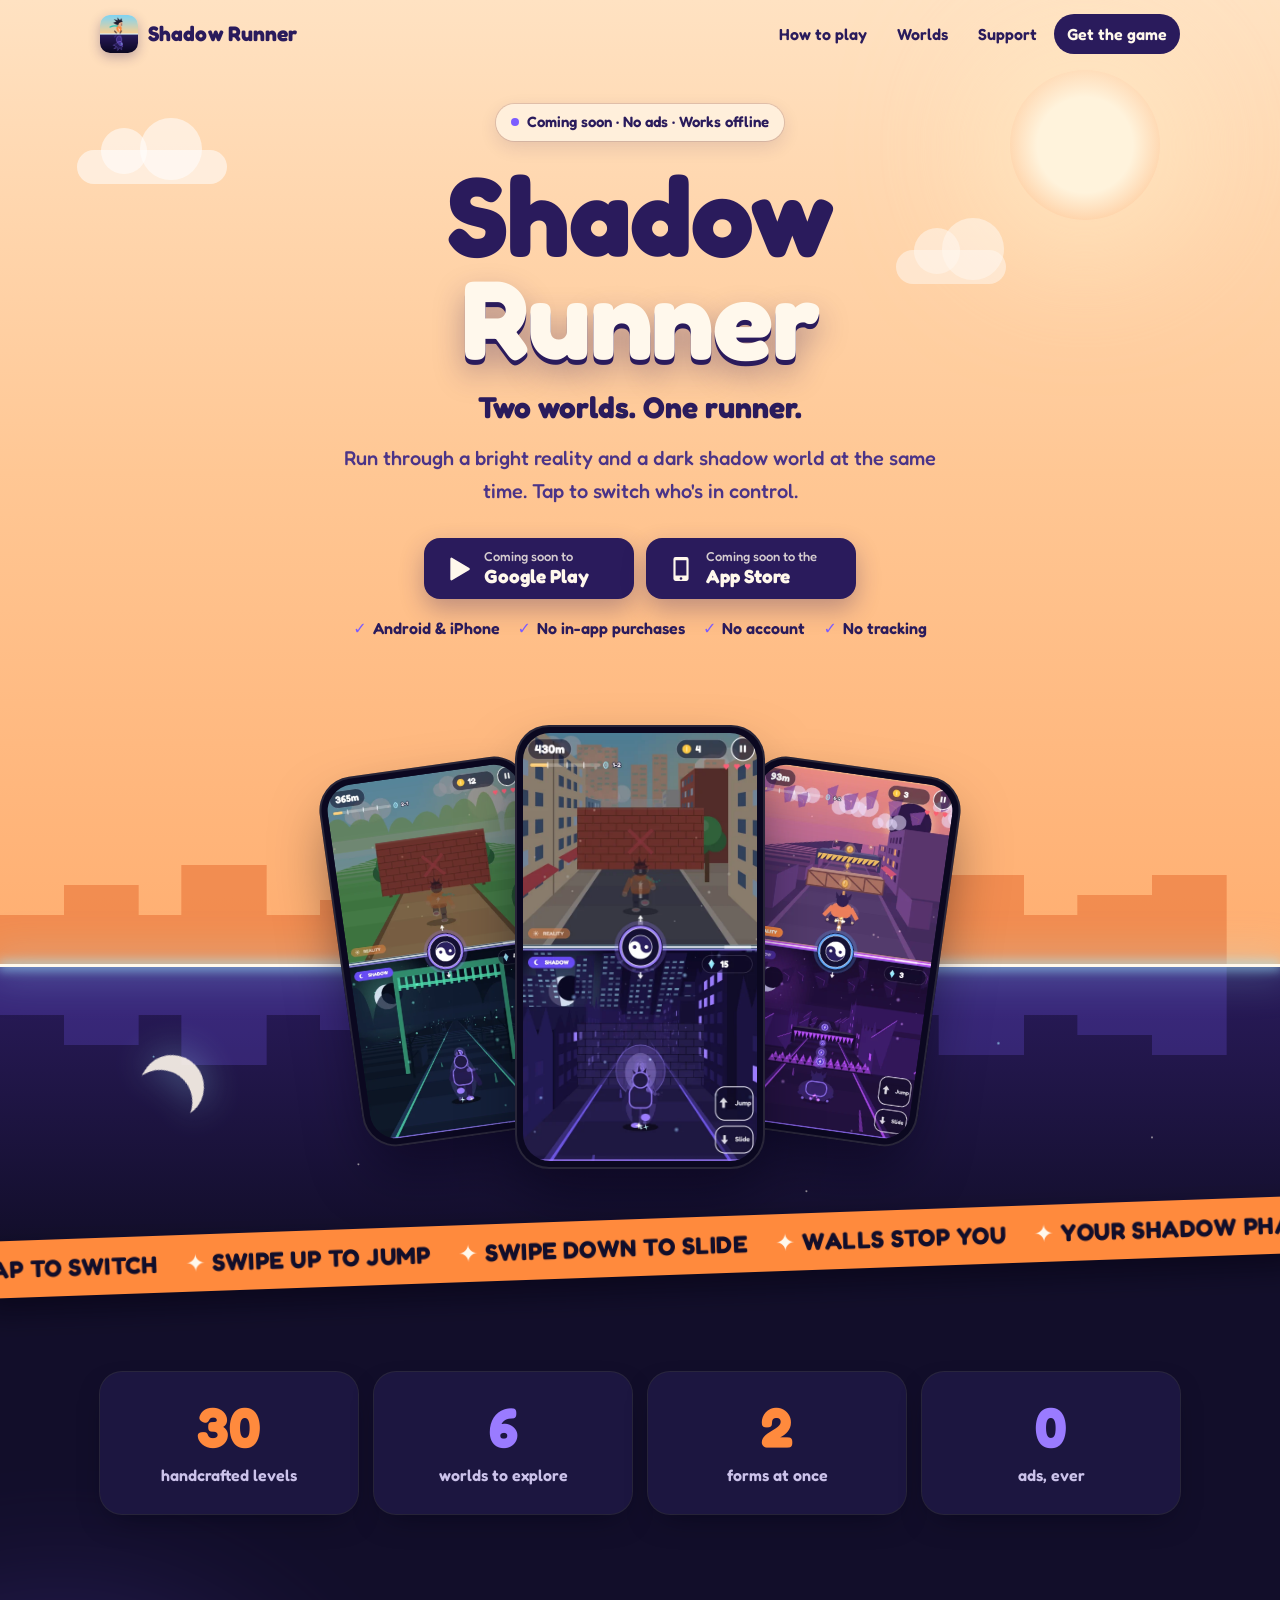
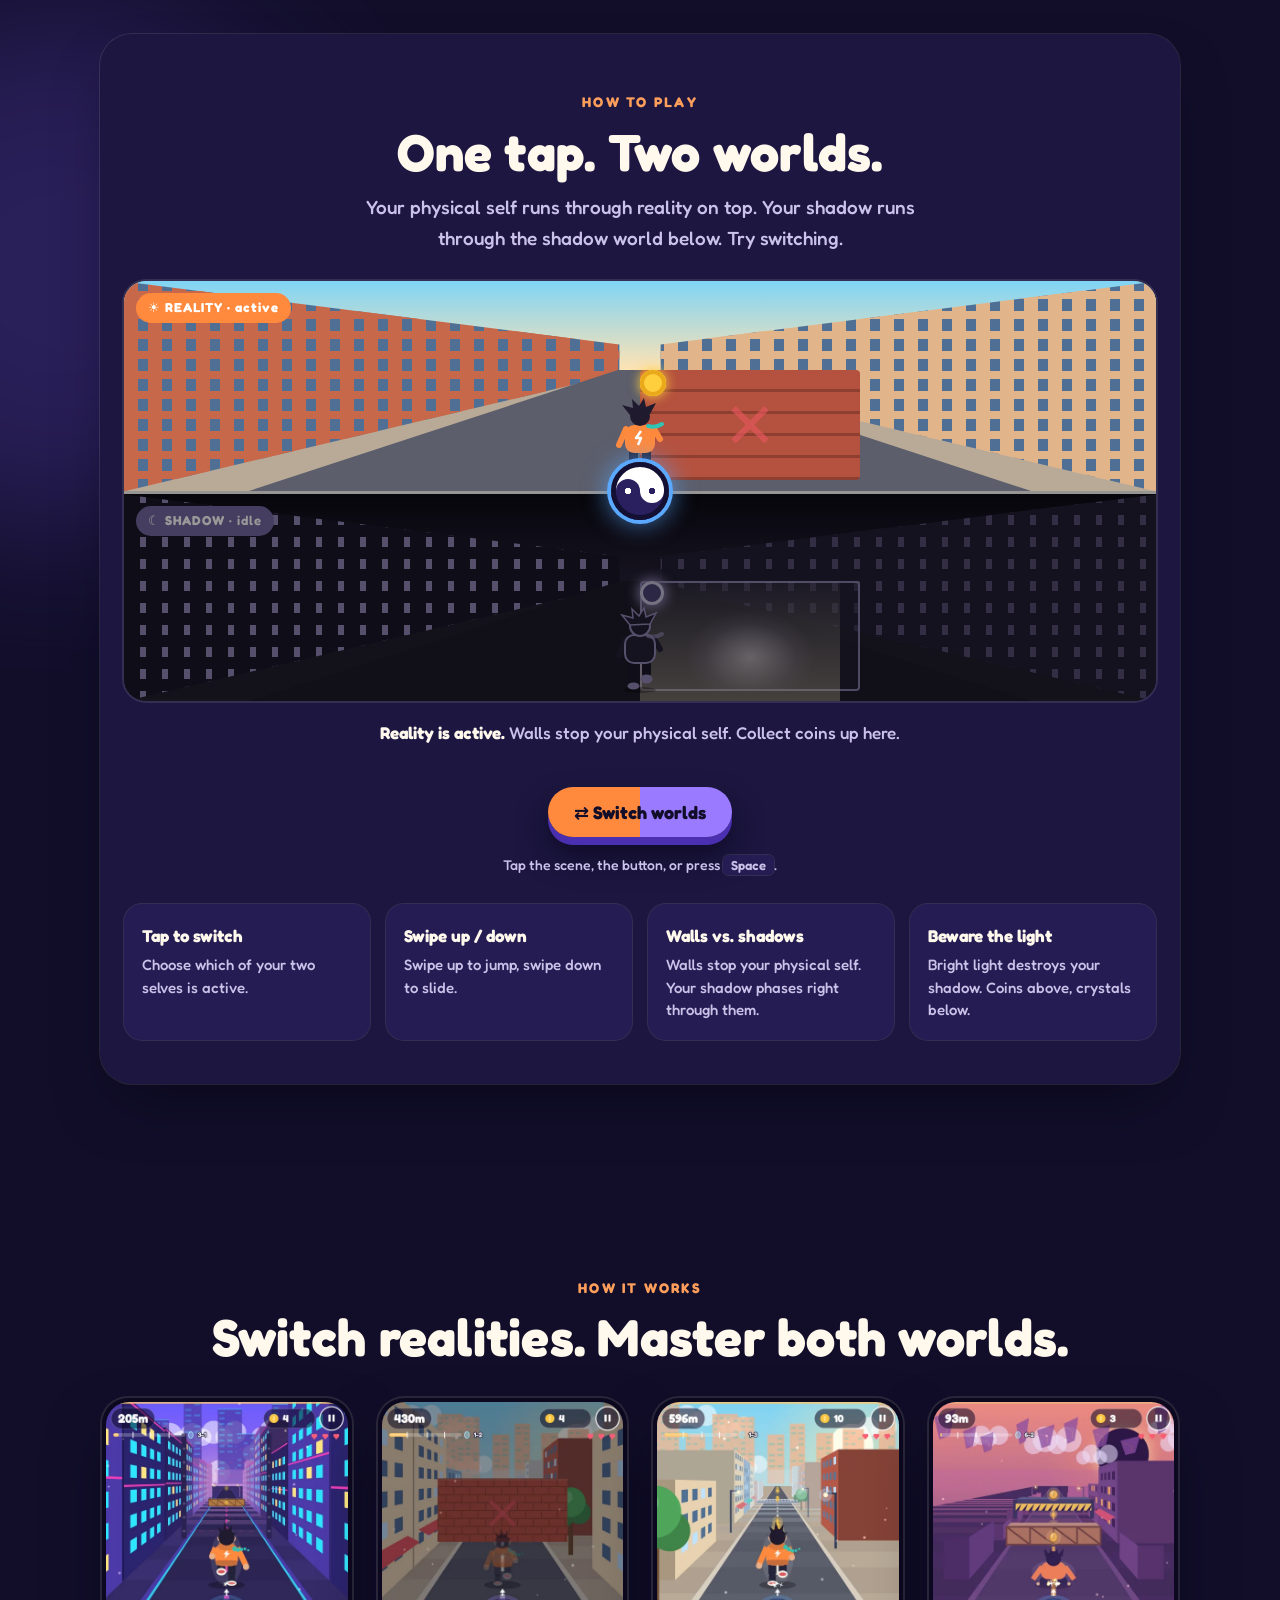
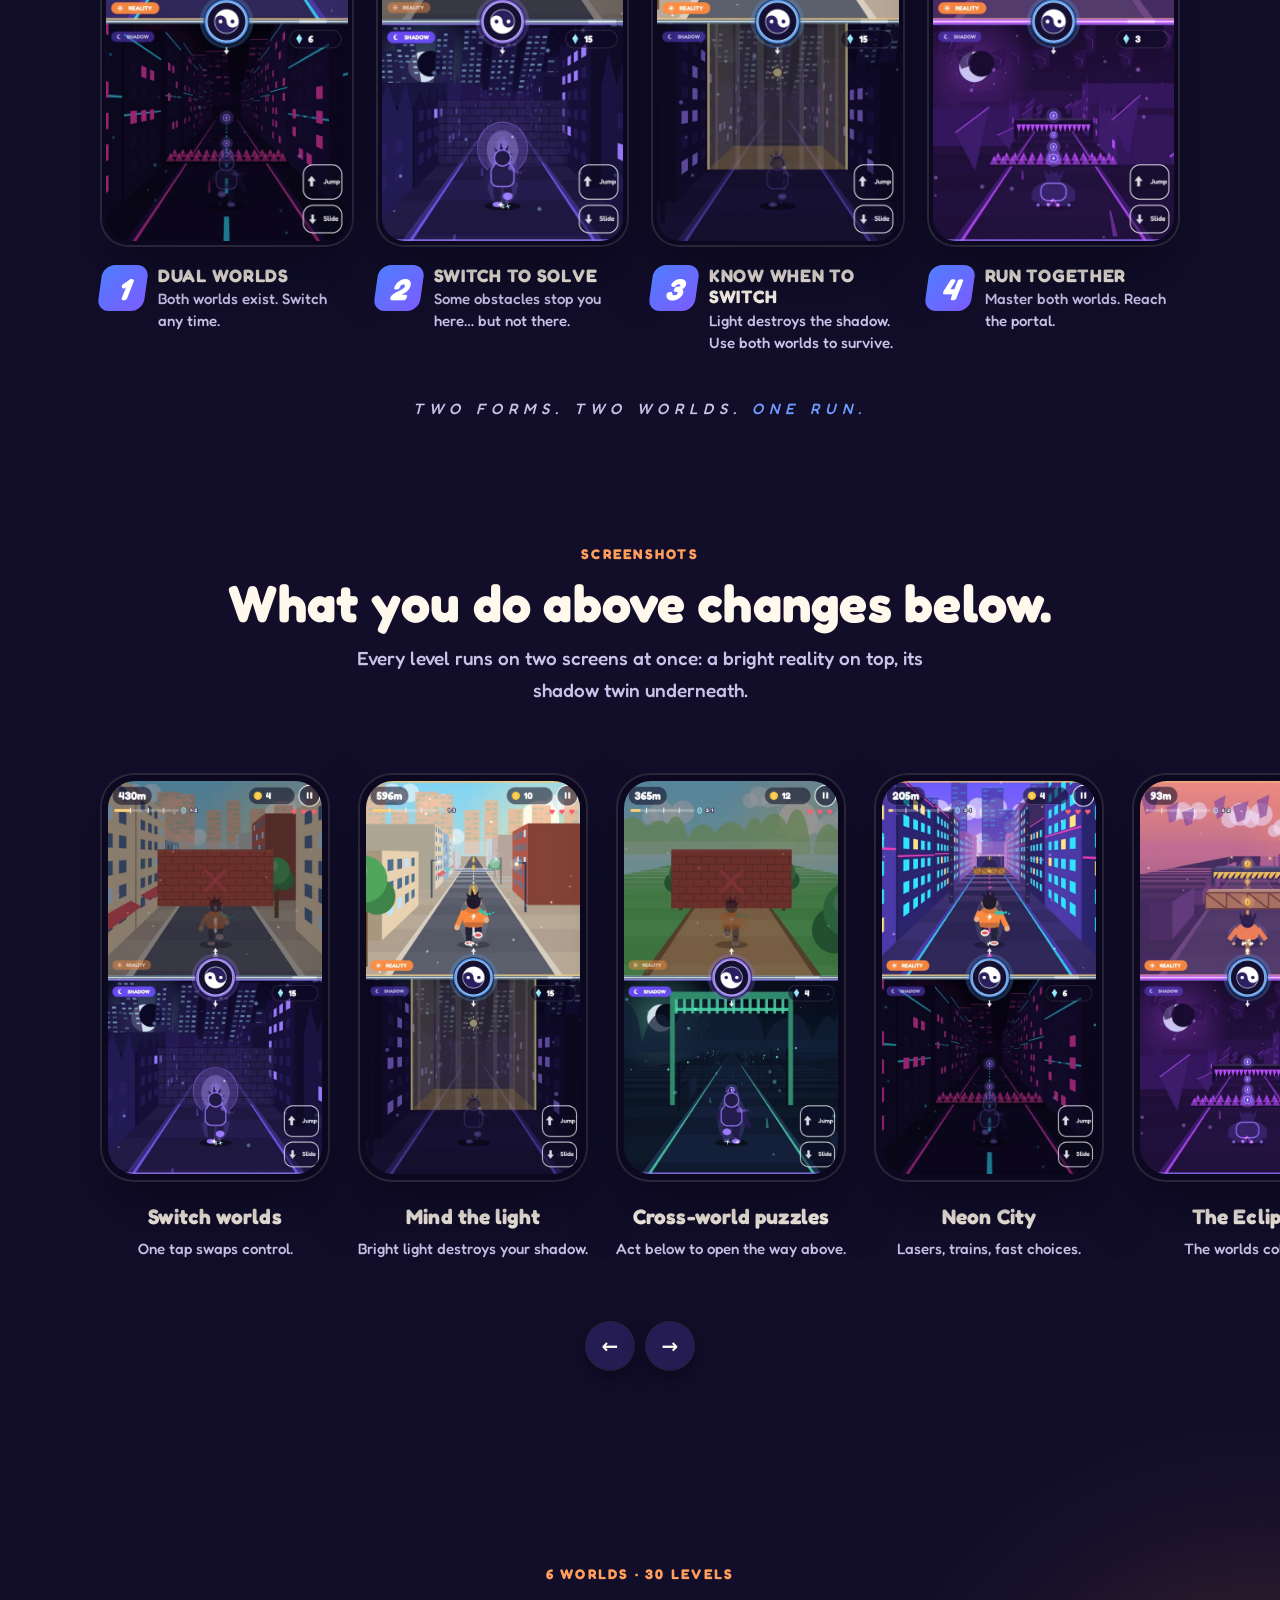
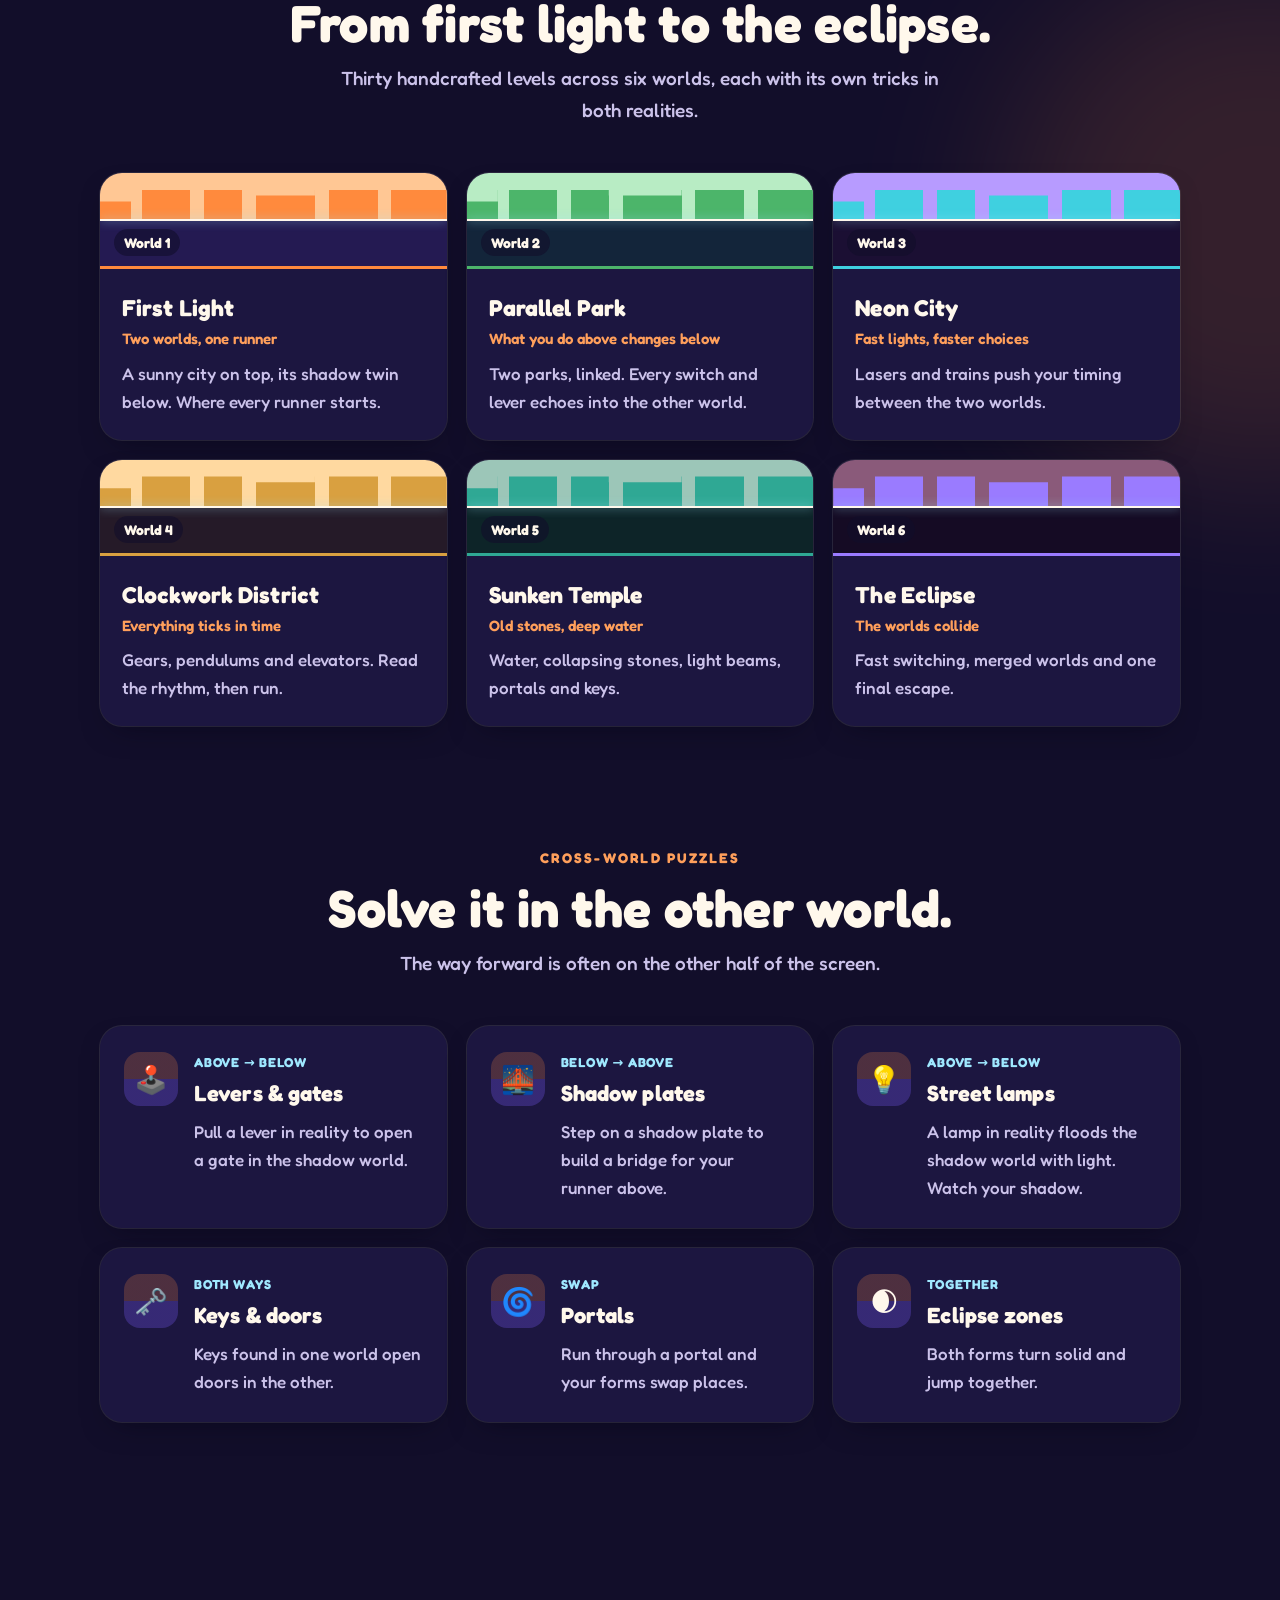
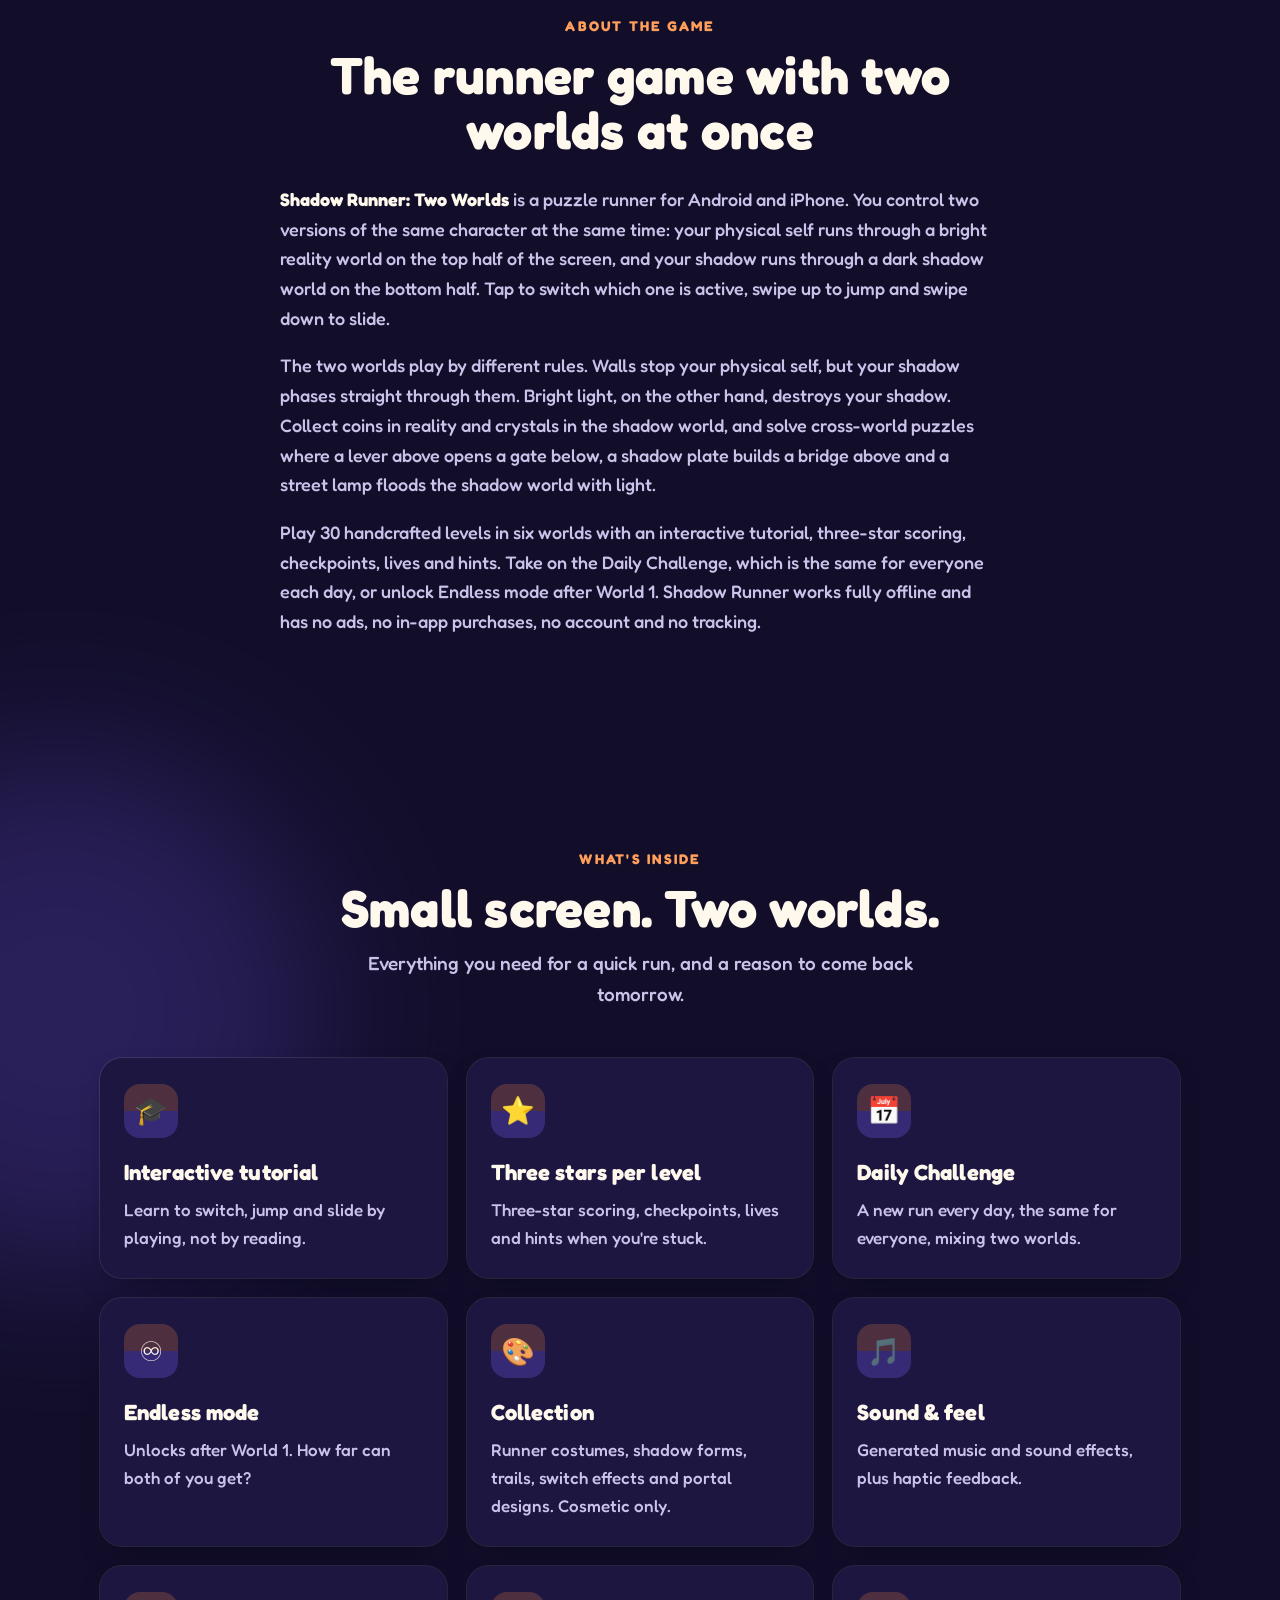
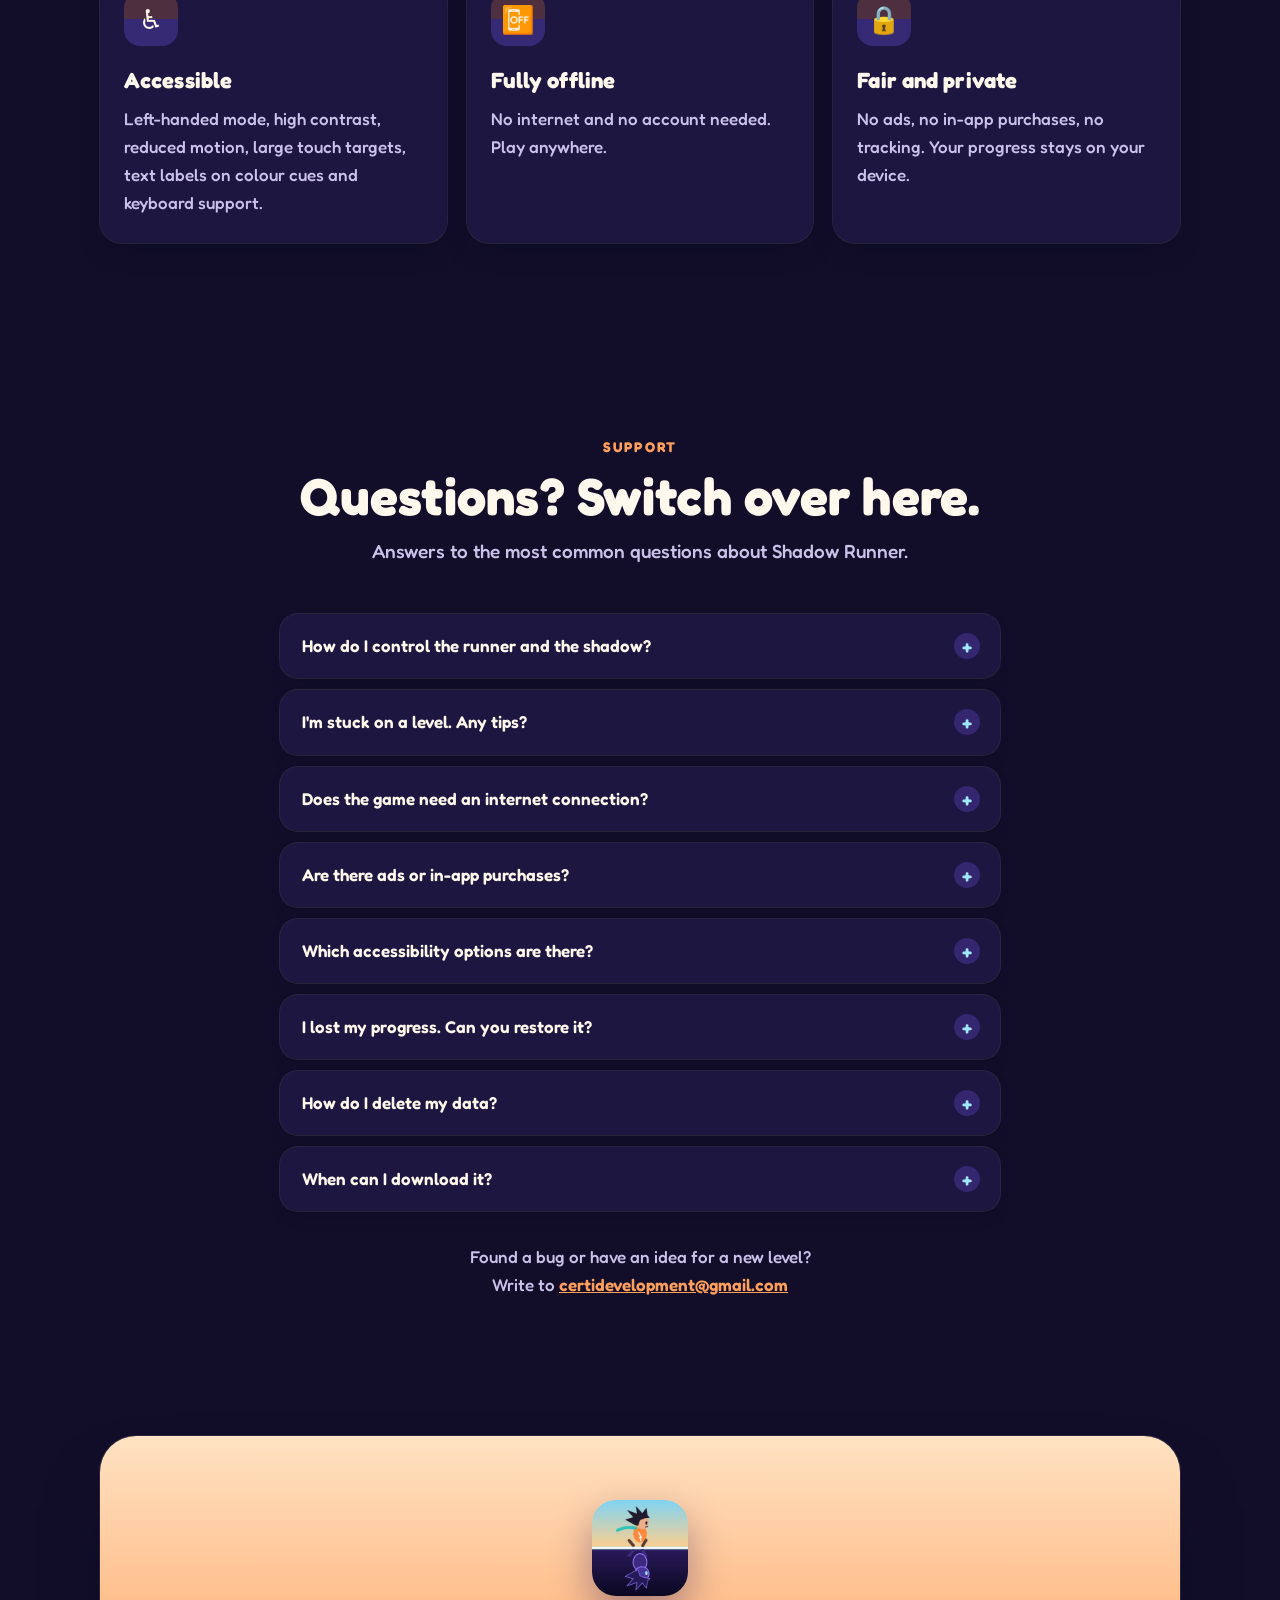
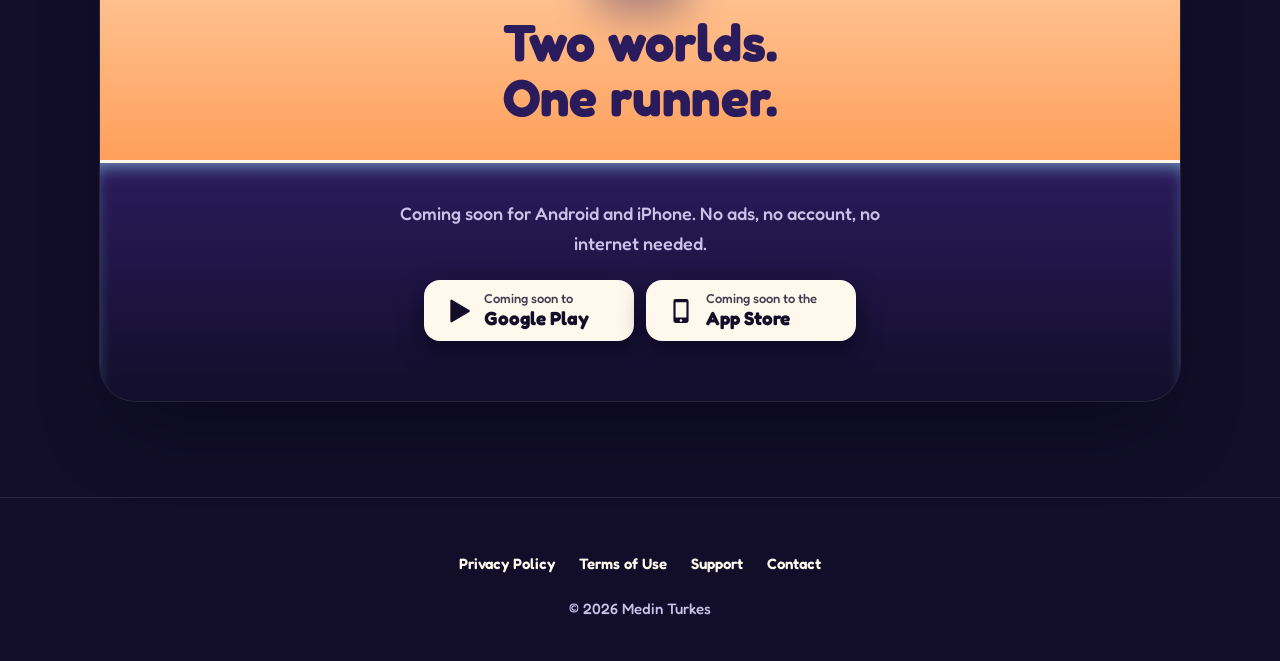
==== commit 7e1befff: "Update the site for the new chase-camera look New screenshots, icons, favicon and share image from t" ====
--- a/index.html
+++ b/index.html
@@ -200,33 +200,43 @@
         <button class="demo" id="demo" type="button" data-active="reality" aria-pressed="false" aria-describedby="demo-msg" aria-label="Switch worlds. Active: Reality">
           <span class="lane reality" aria-hidden="true">
             <span class="pill-label">☀ REALITY</span>
-            <span class="prop wall"></span>
-            <span class="prop coin"></span>
-            <span class="prop coin two"></span>
-            <svg class="runner" viewBox="0 0 54 70" aria-hidden="true">
-              <path d="M27 4 l-3 10" stroke="#e8702f" stroke-width="3" stroke-linecap="round"/><circle cx="27" cy="4" r="3.5" fill="#e8702f"/>
-              <path d="M10 40 C0 36 -2 44 -4 46" stroke="#3fc7c0" stroke-width="5" fill="none" stroke-linecap="round"/>
-              <circle cx="27" cy="24" r="12" fill="#ff8a3d"/>
-              <rect x="16" y="32" width="22" height="22" rx="10" fill="#ff8a3d"/>
-              <rect x="13" y="36" width="26" height="6" rx="3" fill="#3fc7c0"/>
-              <circle cx="27" cy="22" r="2.4" fill="#2a1b5c"/><circle cx="34" cy="22" r="2.4" fill="#2a1b5c"/>
-              <path d="M20 54 l-6 12 M34 54 l6 12" stroke="#2a1b5c" stroke-width="5" stroke-linecap="round"/>
+            <span class="sky"></span>
+            <span class="bldg left"></span><span class="bldg right"></span>
+            <span class="road"><span class="dash"></span><span class="dash d2"></span><span class="dash d3"></span></span>
+            <span class="prop wall"></span><span class="prop coin"></span><span class="prop coin two"></span>
+            <svg class="runner" viewBox="0 0 60 84" aria-hidden="true">
+              <ellipse cx="30" cy="81" rx="16" ry="3" fill="#000" opacity=".3"/>
+              <rect x="19" y="50" width="9" height="24" rx="4" fill="#23243a"/>
+              <rect x="32" y="50" width="9" height="18" rx="4" fill="#23243a"/>
+              <ellipse cx="23.5" cy="77" rx="6" ry="3.5" fill="#f4f1e8"/><ellipse cx="36.5" cy="70" rx="6" ry="4.5" fill="#f4f1e8"/>
+              <path d="M16 30 L9 46 M44 30 L50 40" stroke="#ff8a3d" stroke-width="6" stroke-linecap="round"/>
+              <rect x="15" y="26" width="30" height="28" rx="9" fill="#ff8a3d"/>
+              <path d="M31 32 l-5 7 h5 l-3 7" stroke="#fff" stroke-width="2.5" fill="none" stroke-linejoin="round"/>
+              <path d="M38 27 q8 2 14 -2" stroke="#2ec4b6" stroke-width="4" fill="none" stroke-linecap="round"/>
+              <circle cx="30" cy="17" r="10" fill="#1f1a2e"/>
+              <path d="M20 16 L12 6 L23 9 L22 0 L29 7 L34 -1 L36 8 L46 4 L40 15 Z" fill="#1f1a2e"/>
             </svg>
           </span>
           <span class="lane shadow" aria-hidden="true">
             <span class="pill-label">☾ SHADOW</span>
-            <span class="prop ghost-wall"></span>
-            <span class="prop beam"></span>
-            <span class="prop crystal"></span>
-            <span class="prop crystal two"></span>
-            <svg class="runner" viewBox="0 0 54 70" aria-hidden="true">
-              <path d="M27 4 l-3 10" stroke="#9a7bff" stroke-width="3" stroke-linecap="round"/><path d="M24 0 l6 4 -6 4z" fill="#9a7bff"/>
-              <circle cx="27" cy="24" r="12" fill="#2a1b5c" stroke="#9a7bff" stroke-width="2.5"/>
-              <rect x="16" y="32" width="22" height="22" rx="10" fill="#2a1b5c" stroke="#9a7bff" stroke-width="2.5"/>
-              <circle cx="27" cy="22" r="2.6" fill="#9fe8ff"/><circle cx="34" cy="22" r="2.6" fill="#9fe8ff"/>
-              <path d="M20 54 l-6 12 M34 54 l6 12" stroke="#7b5cff" stroke-width="5" stroke-linecap="round"/>
+            <span class="sky"></span>
+            <span class="bldg left"></span><span class="bldg right"></span>
+            <span class="road"><span class="dash"></span><span class="dash d2"></span><span class="dash d3"></span></span>
+            <span class="prop ghost-wall"></span><span class="prop beam"></span><span class="prop crystal"></span><span class="prop crystal two"></span>
+            <svg class="runner" viewBox="0 0 60 84" aria-hidden="true">
+              <ellipse cx="30" cy="81" rx="16" ry="3" fill="#000" opacity=".3"/>
+              <rect x="19" y="50" width="9" height="24" rx="4" fill="#1c1446"/>
+              <rect x="32" y="50" width="9" height="18" rx="4" fill="#1c1446"/>
+              <ellipse cx="23.5" cy="77" rx="6" ry="3.5" fill="#9a7bff"/><ellipse cx="36.5" cy="70" rx="6" ry="4.5" fill="#9a7bff"/>
+              <path d="M16 30 L9 46 M44 30 L50 40" stroke="#2a1b5c" stroke-width="6" stroke-linecap="round"/>
+              <rect x="15" y="26" width="30" height="28" rx="9" fill="#2a1b5c" stroke="#9a7bff" stroke-width="2"/>
+              
+              <path d="M38 27 q8 2 14 -2" stroke="#9a7bff" stroke-width="4" fill="none" stroke-linecap="round" opacity=".7"/>
+              <circle cx="30" cy="17" r="10" fill="#241a55" stroke="#9a7bff" stroke-width="2"/>
+              <path d="M20 16 L12 6 L23 9 L22 0 L29 7 L34 -1 L36 8 L46 4 L40 15 Z" fill="#241a55" stroke="#9a7bff" stroke-width="1.5"/>
             </svg>
           </span>
+          <span class="orb" aria-hidden="true"></span>
         </button>
 
         <p class="demo-msg" id="demo-msg" aria-live="polite"><strong>Reality is active.</strong> Walls stop your physical self. Collect coins up here.</p>
@@ -243,6 +253,21 @@
     </div>
   </section>
 
+  <!-- How it works: four steps -->
+  <section id="steps" aria-label="How Shadow Runner works">
+    <div class="wrap">
+      <span class="kicker reveal">How it works</span>
+      <h2 class="reveal" style="--i:1">Switch realities. Master both worlds.</h2>
+      <ol class="steps">
+        <li class="step reveal" style="--i:0"><div class="phone"><img src="assets/phone/04-neon.webp" width="540" height="960" loading="lazy" alt="Neon City: the runner on a bright street above, the shadow on a dark street below"></div><b>1</b><h3>Dual worlds</h3><p>Both worlds exist. Switch any time.</p></li>
+        <li class="step reveal" style="--i:1"><div class="phone"><img src="assets/phone/01-switch-worlds.webp" width="540" height="960" loading="lazy" alt="A brick wall blocks the street above; below, a cracked shadow wall the shadow can phase through"></div><b>2</b><h3>Switch to solve</h3><p>Some obstacles stop you here… but not there.</p></li>
+        <li class="step reveal" style="--i:2"><div class="phone"><img src="assets/phone/02-light.webp" width="540" height="960" loading="lazy" alt="A column of golden light floods the shadow street ahead"></div><b>3</b><h3>Know when to switch</h3><p>Light destroys the shadow. Use both worlds to survive.</p></li>
+        <li class="step reveal" style="--i:3"><div class="phone"><img src="assets/phone/05-eclipse.webp" width="540" height="960" loading="lazy" alt="The Eclipse: rooftops at sunset above and floating shards below as the worlds merge"></div><b>4</b><h3>Run together</h3><p>Master both worlds. Reach the portal.</p></li>
+      </ol>
+      <p class="tagline reveal">Two forms. Two worlds. <span>One run.</span></p>
+    </div>
+  </section>
+
   <!-- Gallery -->
   <section id="screenshots" style="padding-top:24px">
     <div class="wrap">
@@ -252,12 +277,12 @@
     </div>
     <div class="gallery-wrap">
       <div class="gallery" id="gallery" tabindex="0" role="region" aria-label="Screenshots, scroll horizontally">
-        <figure class="shot reveal" style="--i:0"><div class="phone"><img src="assets/phone/01-switch-worlds.webp" width="540" height="960" loading="lazy" alt="Level 1-2 Two Worlds: the runner stops at a wall in the sunny city while the shadow walks through it in the dark world"></div><figcaption><h3>Switch worlds</h3><p>One tap swaps control.</p></figcaption></figure>
-        <figure class="shot reveal" style="--i:1"><div class="phone"><img src="assets/phone/02-light.webp" width="540" height="960" loading="lazy" alt="Level 1-3 Lights Out: a street lamp shines a beam of light into the shadow world"></div><figcaption><h3>Mind the light</h3><p>Bright light destroys your shadow.</p></figcaption></figure>
-        <figure class="shot reveal" style="--i:2"><div class="phone"><img src="assets/phone/03-cross-world.webp" width="540" height="960" loading="lazy" alt="Level 2-1 Root Gate in Parallel Park: a gate blocks the runner above while the shadow collects crystals below"></div><figcaption><h3>Cross-world puzzles</h3><p>Act below to open the way above.</p></figcaption></figure>
-        <figure class="shot reveal" style="--i:3"><div class="phone"><img src="assets/phone/04-neon.webp" width="540" height="960" loading="lazy" alt="Level 3-1 Laser Lane in Neon City: the runner collects a coin under a laser"></div><figcaption><h3>Neon City</h3><p>Lasers, trains, fast choices.</p></figcaption></figure>
-        <figure class="shot reveal" style="--i:4"><div class="phone"><img src="assets/phone/05-eclipse.webp" width="540" height="960" loading="lazy" alt="Level 6-2 Merging in The Eclipse: both worlds turn purple as they begin to merge"></div><figcaption><h3>The Eclipse</h3><p>The worlds collide.</p></figcaption></figure>
-        <figure class="shot reveal" style="--i:5"><div class="phone"><img src="assets/phone/06-temple.webp" width="540" height="960" loading="lazy" alt="Level 5-3 Beam Chamber in the Sunken Temple: light beams cut through the underwater shadow world"></div><figcaption><h3>Sunken Temple</h3><p>Old stones, deep water.</p></figcaption></figure>
+        <figure class="shot reveal" style="--i:0"><div class="phone"><img src="assets/phone/01-switch-worlds.webp" width="540" height="960" loading="lazy" alt="Level 1-2 Two Worlds, seen from behind the runner: a brick wall blocks the sunny street above while the shadow runs towards a cracked, glowing wall it can pass through below"></div><figcaption><h3>Switch worlds</h3><p>One tap swaps control.</p></figcaption></figure>
+        <figure class="shot reveal" style="--i:1"><div class="phone"><img src="assets/phone/02-light.webp" width="540" height="960" loading="lazy" alt="Level 1-3 Lights Out: the runner races down a city street above while a column of light waits on the dark street below"></div><figcaption><h3>Mind the light</h3><p>Bright light destroys your shadow.</p></figcaption></figure>
+        <figure class="shot reveal" style="--i:2"><div class="phone"><img src="assets/phone/03-cross-world.webp" width="540" height="960" loading="lazy" alt="Level 2-1 Root Gate in Parallel Park: a wall on the park path above and a gate across the shadow path below"></div><figcaption><h3>Cross-world puzzles</h3><p>Act below to open the way above.</p></figcaption></figure>
+        <figure class="shot reveal" style="--i:3"><div class="phone"><img src="assets/phone/04-neon.webp" width="540" height="960" loading="lazy" alt="Level 3-1 Laser Lane in Neon City: a neon street with crates ahead above and spikes on the dark street below"></div><figcaption><h3>Neon City</h3><p>Lasers, trains, fast choices.</p></figcaption></figure>
+        <figure class="shot reveal" style="--i:4"><div class="phone"><img src="assets/phone/05-eclipse.webp" width="540" height="960" loading="lazy" alt="Level 6-2 Merging in The Eclipse: rooftops at sunset above, floating shards and spikes below"></div><figcaption><h3>The Eclipse</h3><p>The worlds collide.</p></figcaption></figure>
+        <figure class="shot reveal" style="--i:5"><div class="phone"><img src="assets/phone/06-temple.webp" width="540" height="960" loading="lazy" alt="Level 5-3 Beam Chamber in the Sunken Temple: stone walls above, light beams in the underwater shadow world below"></div><figcaption><h3>Sunken Temple</h3><p>Old stones, deep water.</p></figcaption></figure>
         <figure class="shot reveal" style="--i:6"><div class="phone"><img src="assets/phone/07-worlds.webp" width="540" height="960" loading="lazy" alt="World select screen showing all six worlds with star progress"></div><figcaption><h3>Six worlds</h3><p>30 handcrafted levels.</p></figcaption></figure>
         <figure class="shot reveal" style="--i:7"><div class="phone"><img src="assets/phone/08-collection.webp" width="540" height="960" loading="lazy" alt="Collection screen with runner costumes and tabs for shadow forms, trails, switch effects and portals"></div><figcaption><h3>Your collection</h3><p>Costumes, trails, effects. Cosmetic only.</p></figcaption></figure>
       </div>
--- a/assets/style.css
+++ b/assets/style.css
@@ -267,47 +267,88 @@
   border-radius: 22px; overflow: hidden; background: var(--night);
   box-shadow: 0 0 0 2px var(--hairline);
 }
-.lane { display: block; position: relative; height: 150px; overflow: hidden; transition: filter .35s, opacity .35s; }
-.lane.reality { background: linear-gradient(180deg, #ffd9b0, var(--sun-2)); }
-.lane.shadow { background: linear-gradient(180deg, var(--night-2), var(--night)); }
+.demo { position: relative; }
+.lane { display: block; position: relative; height: 210px; overflow: hidden; transition: filter .35s, opacity .35s; }
+.lane > span { display: block; position: absolute; }
+.lane .sky { inset: 0 0 58% 0; }
+.lane.reality { background: #b9aa98; }
+.lane.reality .sky { background: linear-gradient(180deg, #7fd4f5, #ffe3b3); }
+.lane.shadow { background: #221a46; }
+.lane.shadow .sky { background: linear-gradient(180deg, #0b0822, #2a1b5c); }
 .lane + .lane { border-top: 3px solid var(--cream); box-shadow: inset 0 6px 14px -6px rgba(159, 232, 255, .8); }
-.lane::after {
-  content: ""; position: absolute; left: 0; right: 0; bottom: 0; height: 22px;
-  background: repeating-linear-gradient(90deg, rgba(0, 0, 0, .14) 0 28px, transparent 28px 56px);
-  animation: ground 1s linear infinite;
-}
-.lane.reality::after { background-color: #b5653a; }
-.lane.shadow::after { background-color: #2b2160; box-shadow: 0 -2px 0 var(--violet); }
-@keyframes ground { to { background-position: -56px 0; } }
-.lane .pill-label { display: block;
-  position: absolute; right: 12px; top: 12px; z-index: 2;
+/* Buildings lining the street, converging on the vanishing point. */
+.bldg { top: 0; bottom: 0; width: 50%; }
+.bldg.left { left: 0; clip-path: polygon(0 0, 96% 30%, 96% 44%, 0 100%); }
+.bldg.right { right: 0; clip-path: polygon(100% 0, 4% 30%, 4% 44%, 100% 100%); }
+.lane.reality .bldg.left { background: repeating-linear-gradient(0deg, transparent 0 12px, #c8684a 12px 20px), repeating-linear-gradient(90deg, #c8684a 0 14px, #4f6f94 14px 24px); }
+.lane.reality .bldg.right { background: repeating-linear-gradient(0deg, transparent 0 12px, #e2b48a 12px 20px), repeating-linear-gradient(90deg, #e2b48a 0 14px, #4f6f94 14px 24px); }
+.lane.shadow .bldg.left { background: repeating-linear-gradient(0deg, transparent 0 10px, #1b1442 10px 22px), repeating-linear-gradient(90deg, #1b1442 0 16px, #9a7bff 16px 22px); }
+.lane.shadow .bldg.right { background: repeating-linear-gradient(0deg, transparent 0 10px, #221a52 10px 22px), repeating-linear-gradient(90deg, #221a52 0 16px, #5a46a8 16px 22px); }
+.road { left: 0; right: 0; top: 42%; bottom: 0; clip-path: polygon(48% 0, 52% 0, 88% 100%, 12% 100%); }
+.lane.reality .road { background: #5c5e6b; }
+.lane.shadow .road { background: #1e1840; }
+.dash { width: 6px; height: 26px; left: 50%; margin-left: -3px; top: 0; transform-origin: 50% 0;
+  background: #f4f1e8; animation: dash 1.2s linear infinite; }
+.lane.shadow .dash { background: #7b5cff; }
+.dash.d2 { animation-delay: -.4s; } .dash.d3 { animation-delay: -.8s; }
+@keyframes dash { from { top: 0; transform: scale(.2); opacity: 0; } 20% { opacity: 1; } to { top: 100%; transform: scale(1.6); } }
+.lane .pill-label {
+  left: 12px; top: 12px; z-index: 3;
   font-size: 13px; font-weight: 700; letter-spacing: .08em; padding: 4px 12px; border-radius: 999px;
 }
-.lane.reality .pill-label { background: var(--sun); color: var(--night); }
+.lane.reality .pill-label { background: var(--sun); color: #fff; }
 .lane.shadow .pill-label { background: var(--violet); color: #fff; }
 .demo[data-active="reality"] .lane.shadow,
-.demo[data-active="shadow"] .lane.reality { filter: saturate(.35) brightness(.7); }
+.demo[data-active="shadow"] .lane.reality { filter: saturate(.35) brightness(.6); }
 .demo[data-active="reality"] .lane.shadow .pill-label::after,
 .demo[data-active="shadow"] .lane.reality .pill-label::after { content: " · idle"; font-weight: 600; }
 .demo[data-active="reality"] .lane.reality .pill-label::after,
 .demo[data-active="shadow"] .lane.shadow .pill-label::after { content: " · active"; }
 
-.runner { position: absolute; left: 14%; bottom: 20px; width: 54px; height: 70px; z-index: 2; animation: run .45s ease-in-out infinite alternate; }
-@keyframes run { to { translate: 0 -6px; } }
-.prop { display: block; position: absolute; bottom: 22px; z-index: 1; animation: scroll 5s linear infinite; }
-@keyframes scroll { from { left: 105%; } to { left: -15%; } }
-.wall { width: 38px; height: 96px; border-radius: 6px; background: #3a3463; box-shadow: inset 0 0 0 3px #26204a; }
-.wall::before { content: ""; position: absolute; left: 3px; right: 3px; top: 40%; height: 14px; background: repeating-linear-gradient(-45deg, #f2c94c 0 7px, #26204a 7px 14px); }
-.ghost-wall { width: 38px; height: 96px; border-radius: 6px; border: 2px dashed rgba(154, 123, 255, .8); background: rgba(123, 92, 255, .12); }
-.beam {
-  bottom: 22px; width: 60px; height: 128px;
-  background: linear-gradient(180deg, rgba(255, 236, 170, .1), rgba(255, 236, 170, .55));
-  clip-path: polygon(35% 0, 65% 0, 100% 100%, 0 100%); animation-delay: -2.4s;
-}
-.coin { width: 18px; height: 18px; border-radius: 50%; background: #ffcf3d; box-shadow: inset 0 0 0 3px #e9a91a; bottom: 64px; animation-delay: -1.2s; }
-.coin.two { animation-delay: -3.7s; }
-.crystal { width: 16px; height: 22px; background: var(--glow); clip-path: polygon(50% 0, 100% 40%, 50% 100%, 0 40%); bottom: 56px; filter: drop-shadow(0 0 6px var(--glow)); animation-delay: -1.2s; }
-.crystal.two { animation-delay: -3.7s; }
+/* The runner, seen from behind. */
+.lane .runner { position: absolute; left: 50%; bottom: 8px; width: 60px; height: 84px; margin-left: -30px; z-index: 2; overflow: visible; animation: run .3s ease-in-out infinite alternate; }
+@keyframes run { to { translate: 0 -5px; } }
+/* Things come from the vanishing point towards the runner. */
+.lane .prop { left: 50%; top: 42%; z-index: 1; transform-origin: 50% 100%; animation: approach 3.2s cubic-bezier(.55, 0, 1, .45) infinite; }
+@keyframes approach {
+  0% { transform: translate(-50%, -100%) scale(.08); top: 42%; opacity: 0; }
+  12% { opacity: 1; }
+  88% { opacity: 1; }
+  100% { transform: translate(-50%, -100%) scale(1.25); top: 112%; opacity: 0; }
+}
+.lane .wall { width: 220px; height: 110px; border-radius: 4px;
+  background: repeating-linear-gradient(0deg, #8f3f2f 0 3px, #b5523f 3px 22px); }
+.lane .wall::before { content: "✕"; position: absolute; inset: 0; display: grid; place-items: center; color: #e0565b; font: 700 64px var(--font); opacity: .7; }
+.lane .ghost-wall { width: 220px; height: 110px; border-radius: 4px; border: 2px solid rgba(154, 123, 255, .9); animation-delay: -1.6s;
+  background: radial-gradient(ellipse 30% 45% at 50% 70%, rgba(201, 184, 255, .7), rgba(123, 92, 255, .25) 70%, rgba(40, 28, 90, .5)); }
+.lane .beam { width: 200px; height: 180px; animation-delay: -.2s; background: linear-gradient(180deg, rgba(255, 236, 170, .05), rgba(255, 220, 120, .6)); }
+.lane .coin { width: 26px; height: 26px; border-radius: 50%; background: #ffcf3d; box-shadow: inset 0 0 0 4px #e9a91a, 0 0 12px rgba(255, 207, 61, .6); animation-delay: -.8s; }
+.lane .coin.two { animation-delay: -2.4s; }
+.lane .crystal { width: 24px; height: 24px; border-radius: 50%; background: #5236c9; box-shadow: inset 0 0 0 3px #c9b8ff, 0 0 14px #9a7bff; animation-delay: -.8s; }
+.lane .crystal.two { animation-delay: -2.4s; }
+/* The switch orb on the seam, like the in-game button. */
+.orb { position: absolute; left: 50%; top: 50%; width: 58px; height: 58px; margin: -29px 0 0 -29px; z-index: 4; border-radius: 50%;
+  background: conic-gradient(from 90deg, #2a2060 0 50%, #fff 50% 100%);
+  border: 5px solid #141033; box-shadow: 0 0 0 4px #5aa8ff, 0 0 22px 6px rgba(90, 168, 255, .55); transition: transform .35s var(--ease), box-shadow .35s; }
+.orb::before, .orb::after { content: ""; position: absolute; top: 50%; width: 50%; height: 50%; margin-top: -25%; border-radius: 50%; }
+.orb::before { left: 0; background: radial-gradient(circle, #fff 0 18%, #2a2060 20%); }
+.orb::after { right: 0; background: radial-gradient(circle, #2a2060 0 18%, #fff 20%); }
+.demo[data-active="shadow"] .orb { transform: rotate(180deg); box-shadow: 0 0 0 4px #9a7bff, 0 0 22px 6px rgba(154, 123, 255, .55); }
+
+/* How it works: four steps */
+.steps { list-style: none; margin: 32px 0 0; padding: 0; display: grid; grid-template-columns: repeat(4, 1fr); gap: 22px; }
+.step { display: grid; grid-template-columns: 46px 1fr; column-gap: 12px; align-content: start; }
+.step .phone { grid-column: 1 / -1; }
+.step .phone { position: relative; width: 100%; border-radius: 28px; padding: 6px; }
+.step .phone img { display: block; border-radius: 23px; }
+.step b { display: grid; place-items: center; width: 46px; height: 46px; margin-top: 18px; grid-row: span 2;
+  font-size: 30px; font-style: italic; color: #fff; background: linear-gradient(135deg, #4f7dff, #7b5cff); border-radius: 12px; transform: skew(-8deg); }
+.step h3 { grid-column: 2; margin: 18px 0 2px; line-height: 1.2; font-size: 18px; letter-spacing: .04em; text-transform: uppercase; }
+.step p { grid-column: 2; margin: 0; color: var(--muted); font-size: 15px; line-height: 1.45; }
+.tagline { margin: 44px 0 0; text-align: center; letter-spacing: .4em; text-transform: uppercase; font-style: italic; color: var(--muted); font-size: 15px; }
+.tagline span { color: #6f9cff; }
+@media (max-width: 900px) { .steps { grid-template-columns: repeat(2, 1fr); } }
+@media (max-width: 460px) { .steps { gap: 18px 12px; } .step { grid-template-columns: 34px 1fr; column-gap: 8px; } .step b { width: 34px; height: 34px; font-size: 22px; border-radius: 9px; } .step h3 { font-size: 14px; } .step p { font-size: 13px; } .tagline { letter-spacing: .2em; } }
 .demo-msg { min-height: 3.4em; margin: 18px auto 0; max-width: 560px; color: var(--muted); font-size: 17px; }
 .demo-msg strong { color: var(--cream); }
 .btn {
@@ -493,9 +534,6 @@
   html { scroll-behavior: auto; }
   *, *::before, *::after { animation: none !important; transition: none !important; }
   .js .reveal { opacity: 1; transform: none; }
-  .prop { left: auto; }
-  .wall, .ghost-wall { right: 30%; }
-  .beam { right: 12%; }
-  .coin, .crystal { right: 52%; }
-  .coin.two, .crystal.two { right: 62%; }
-}
+  .lane .prop { transform: translate(-50%, -100%) scale(.45); top: 66%; opacity: 1; }
+  .lane .coin.two, .lane .crystal.two, .lane .beam { display: none; }
+}
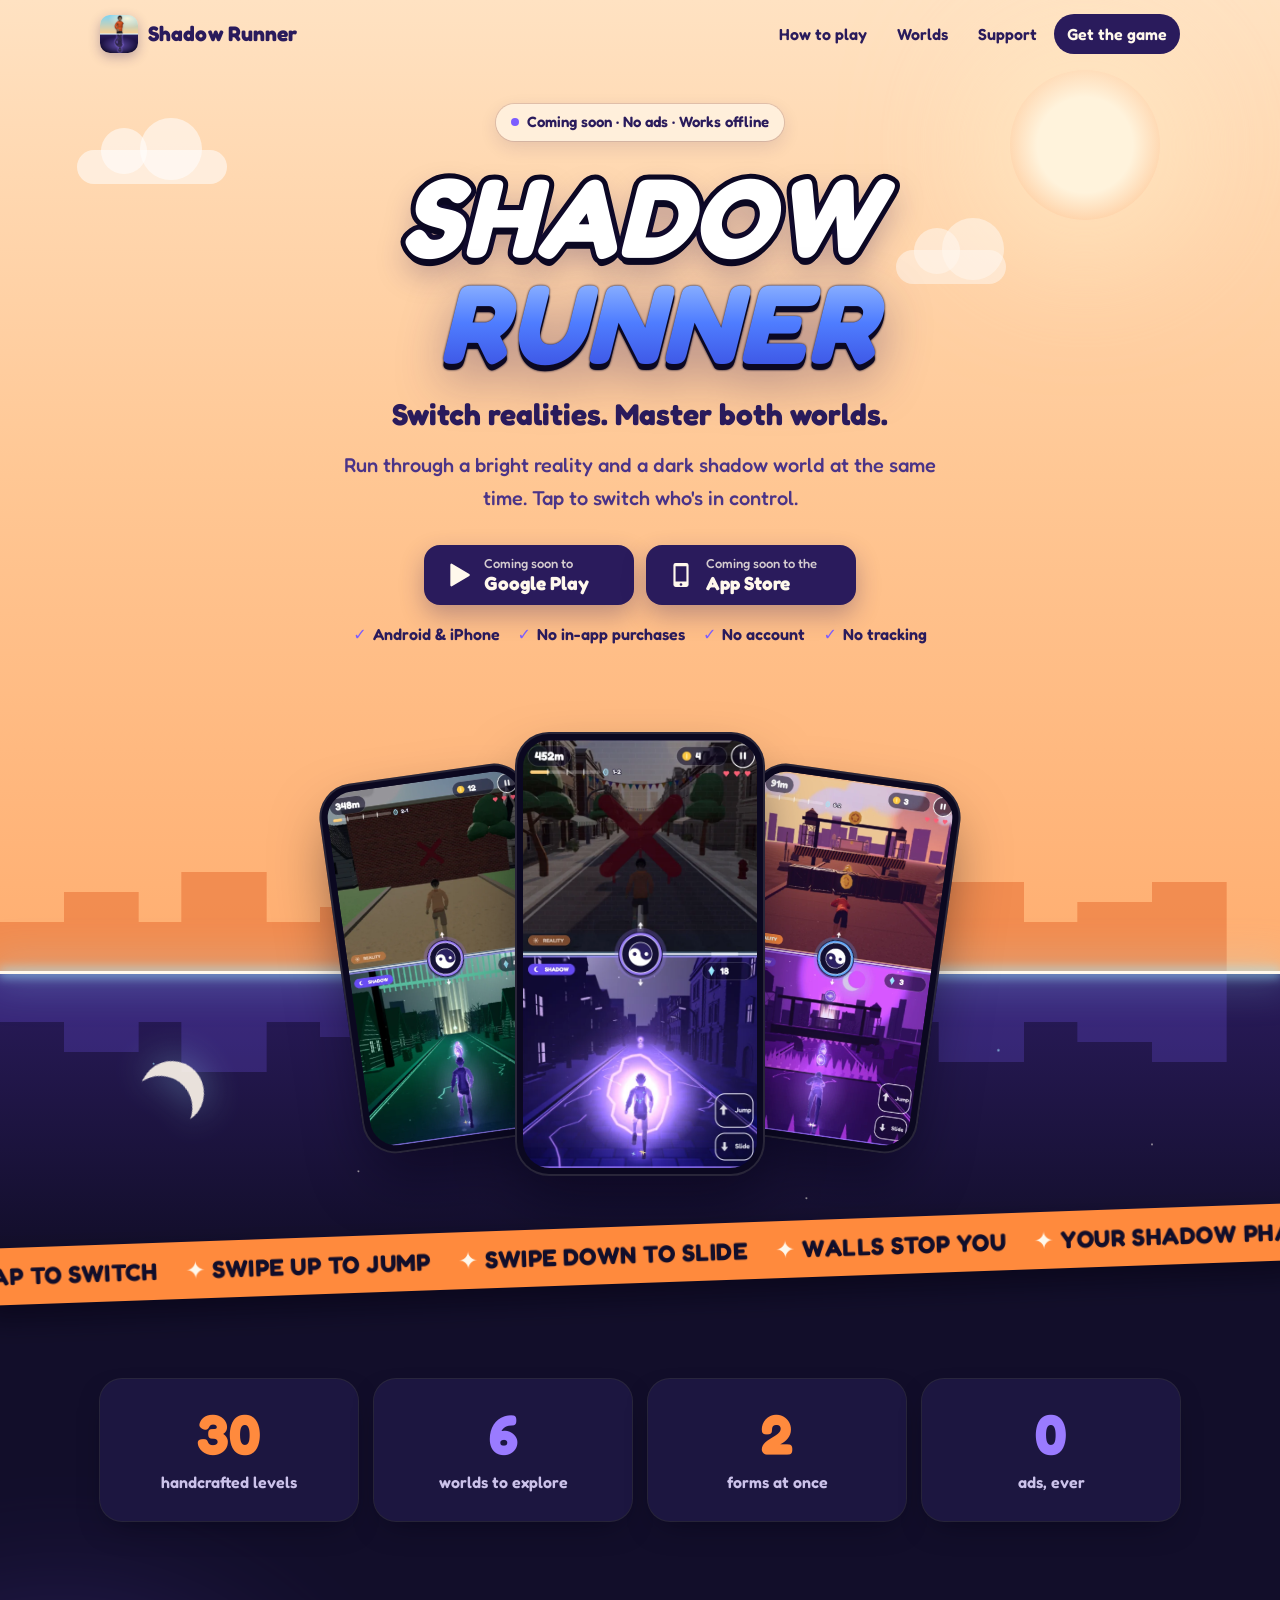
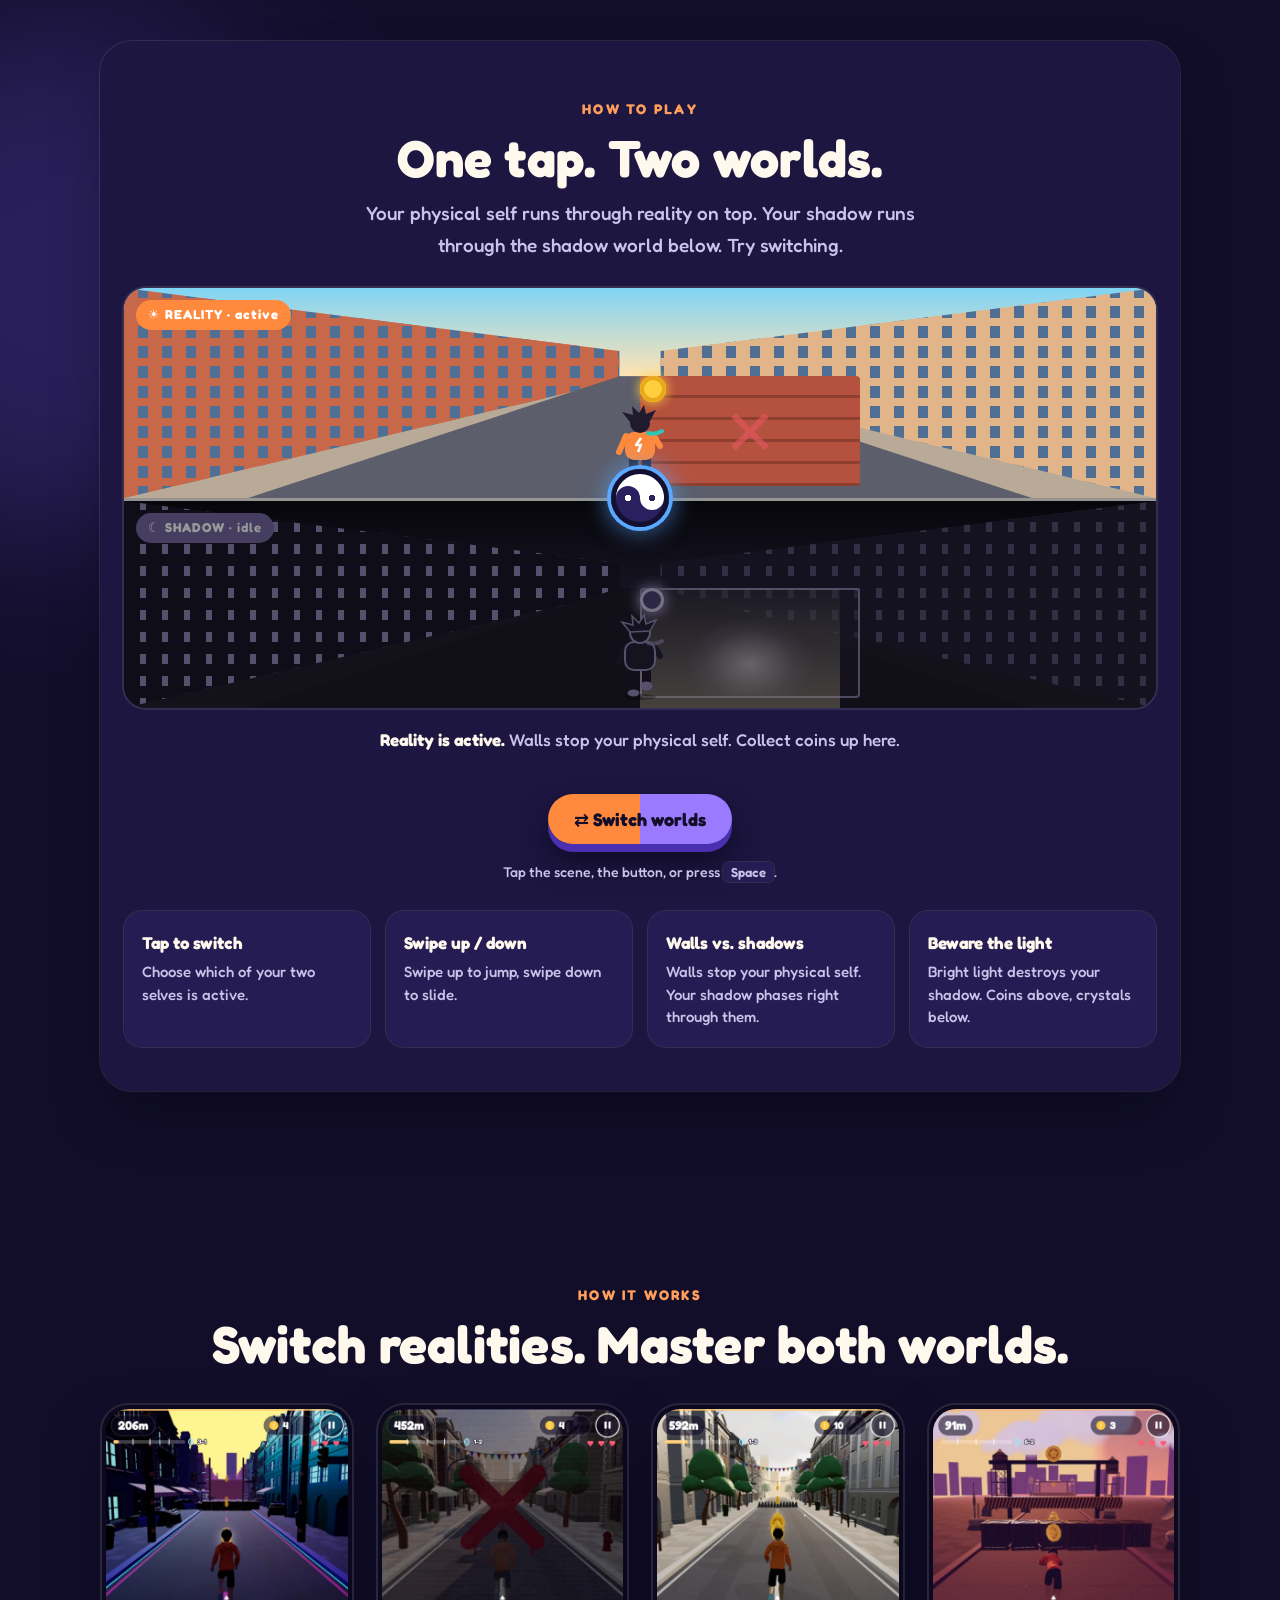
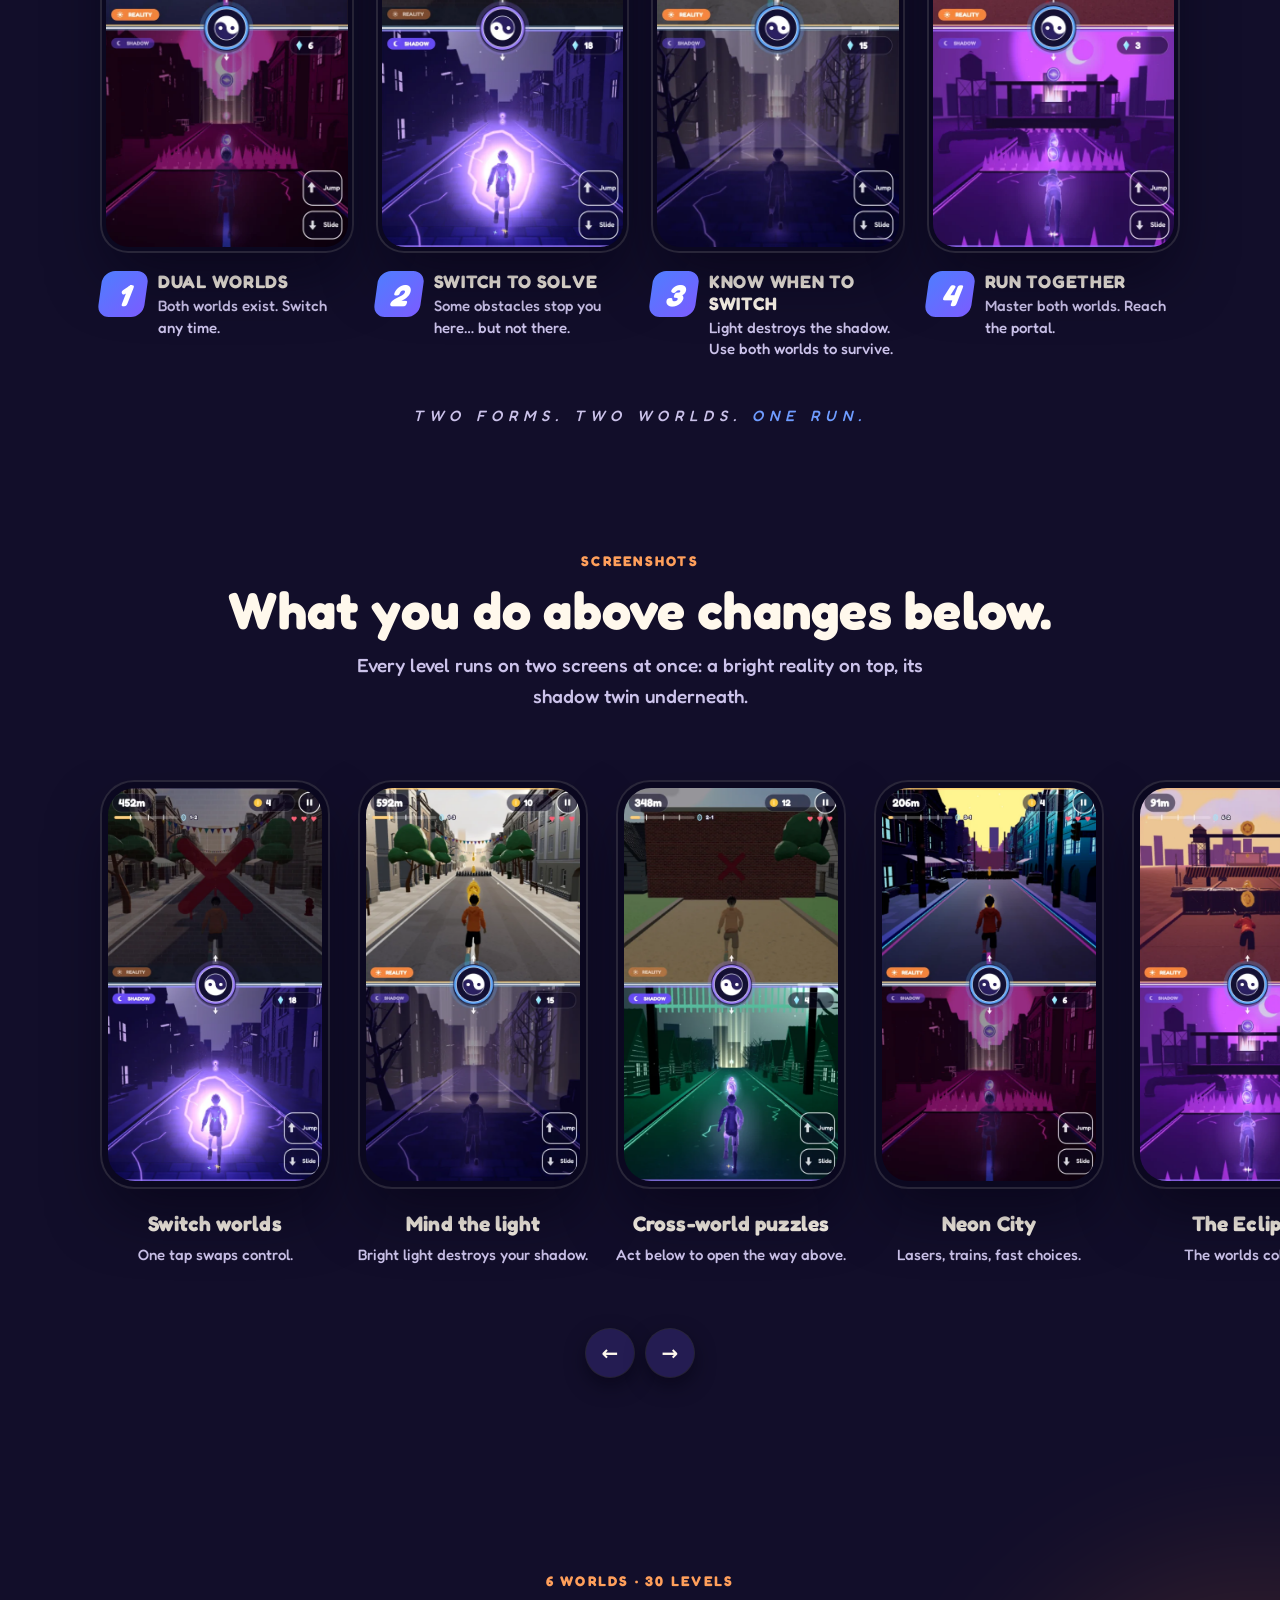
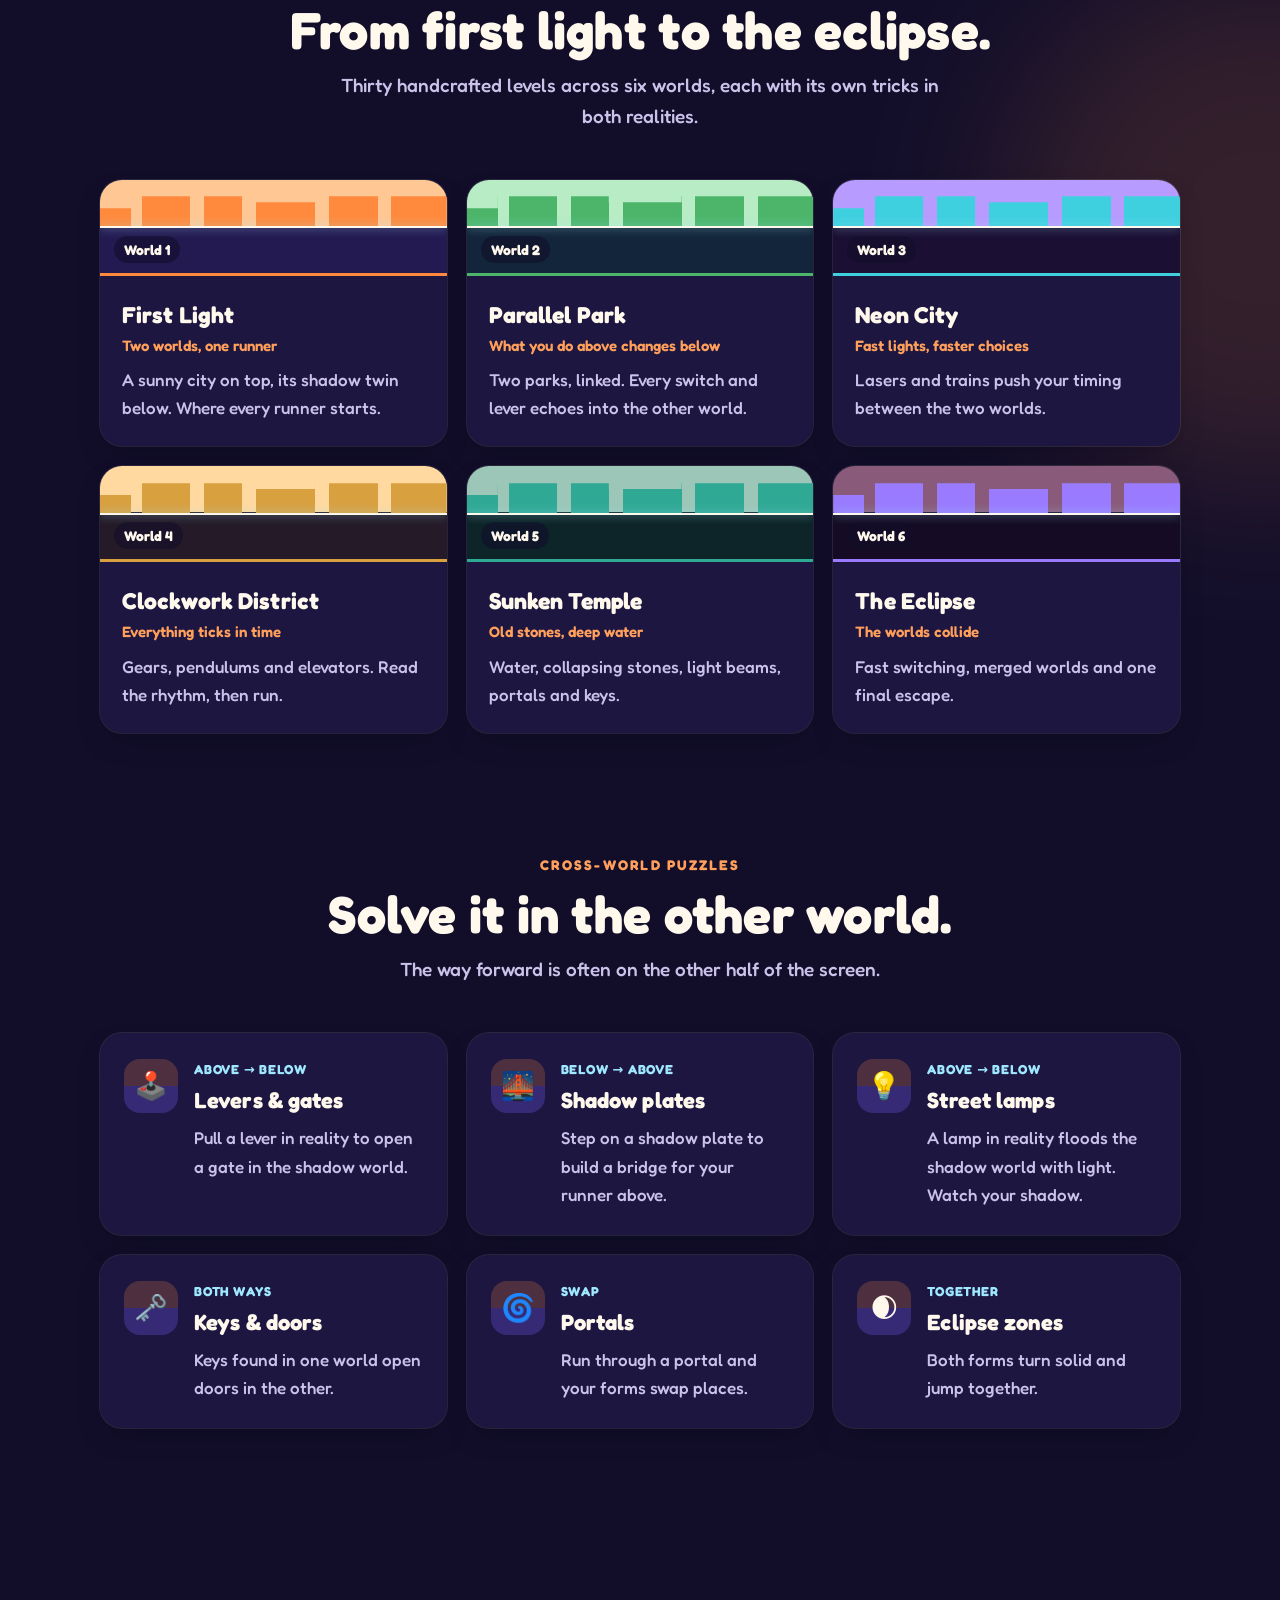
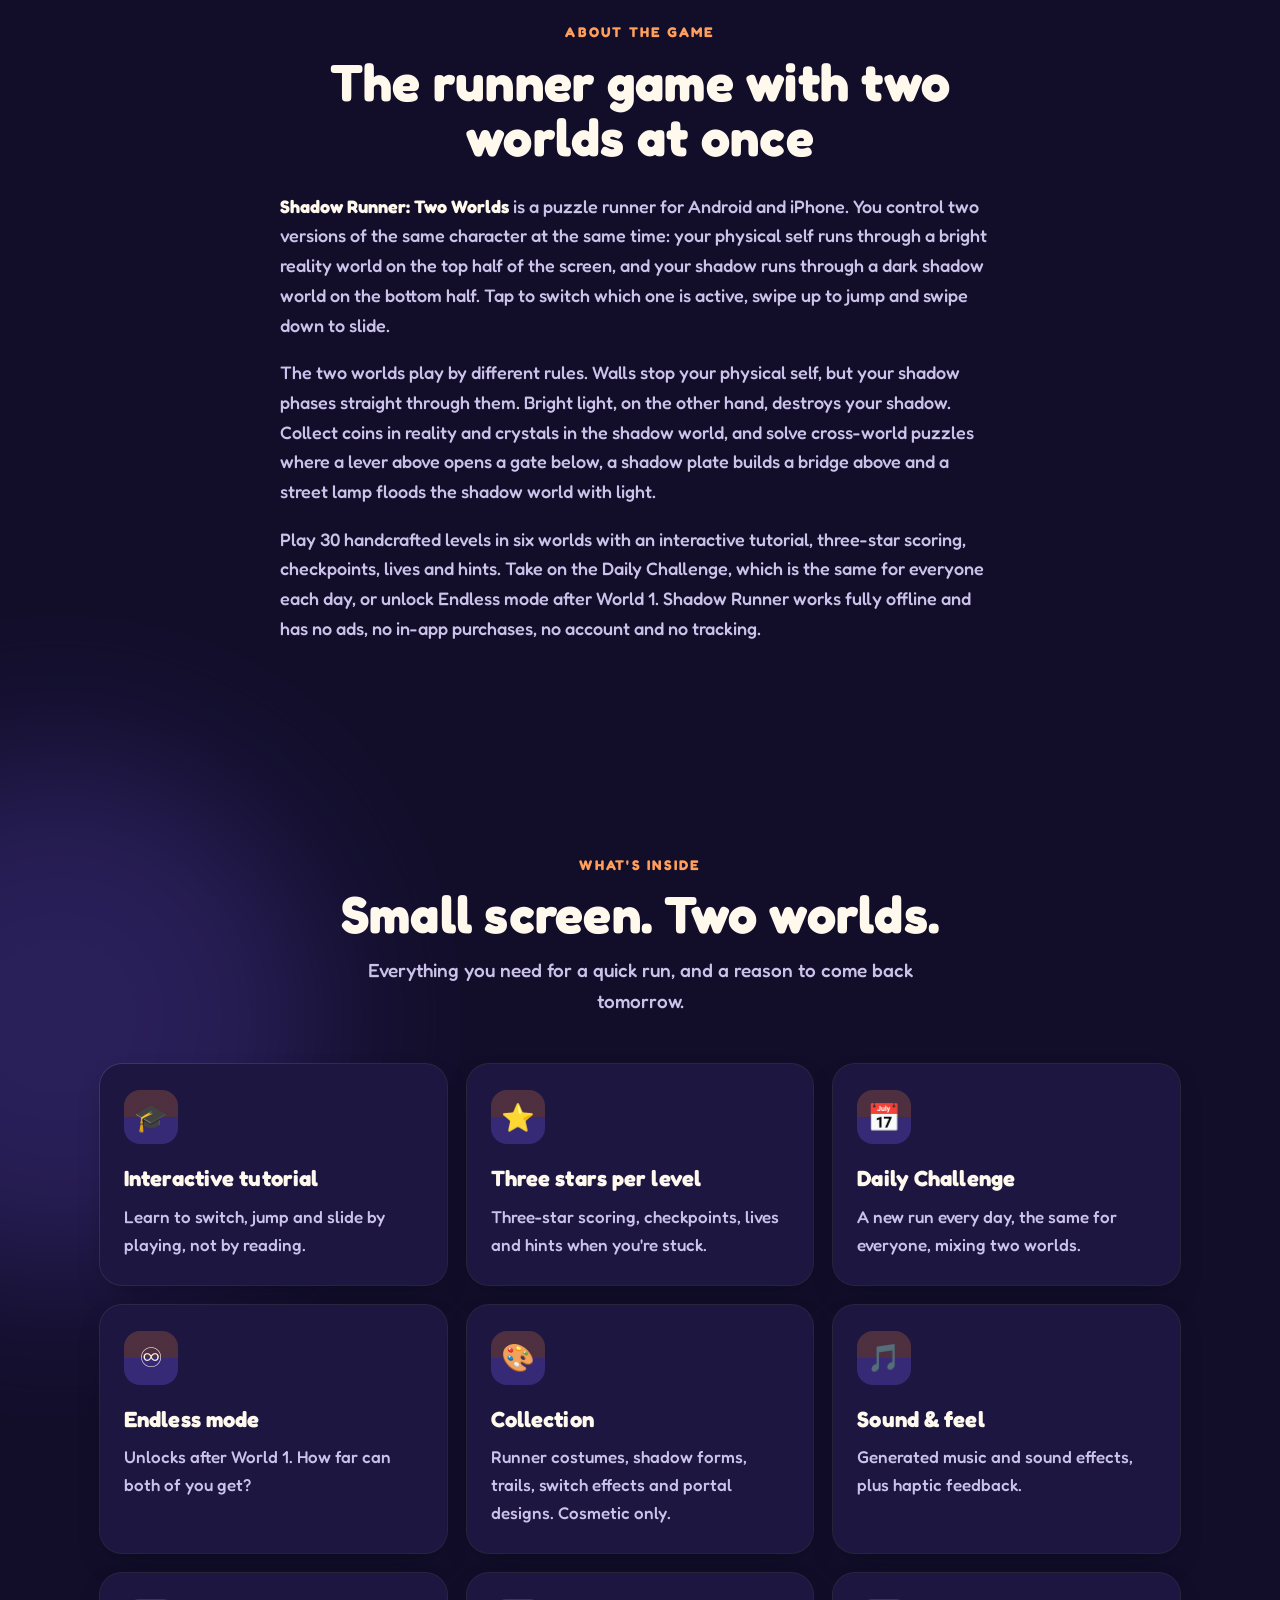
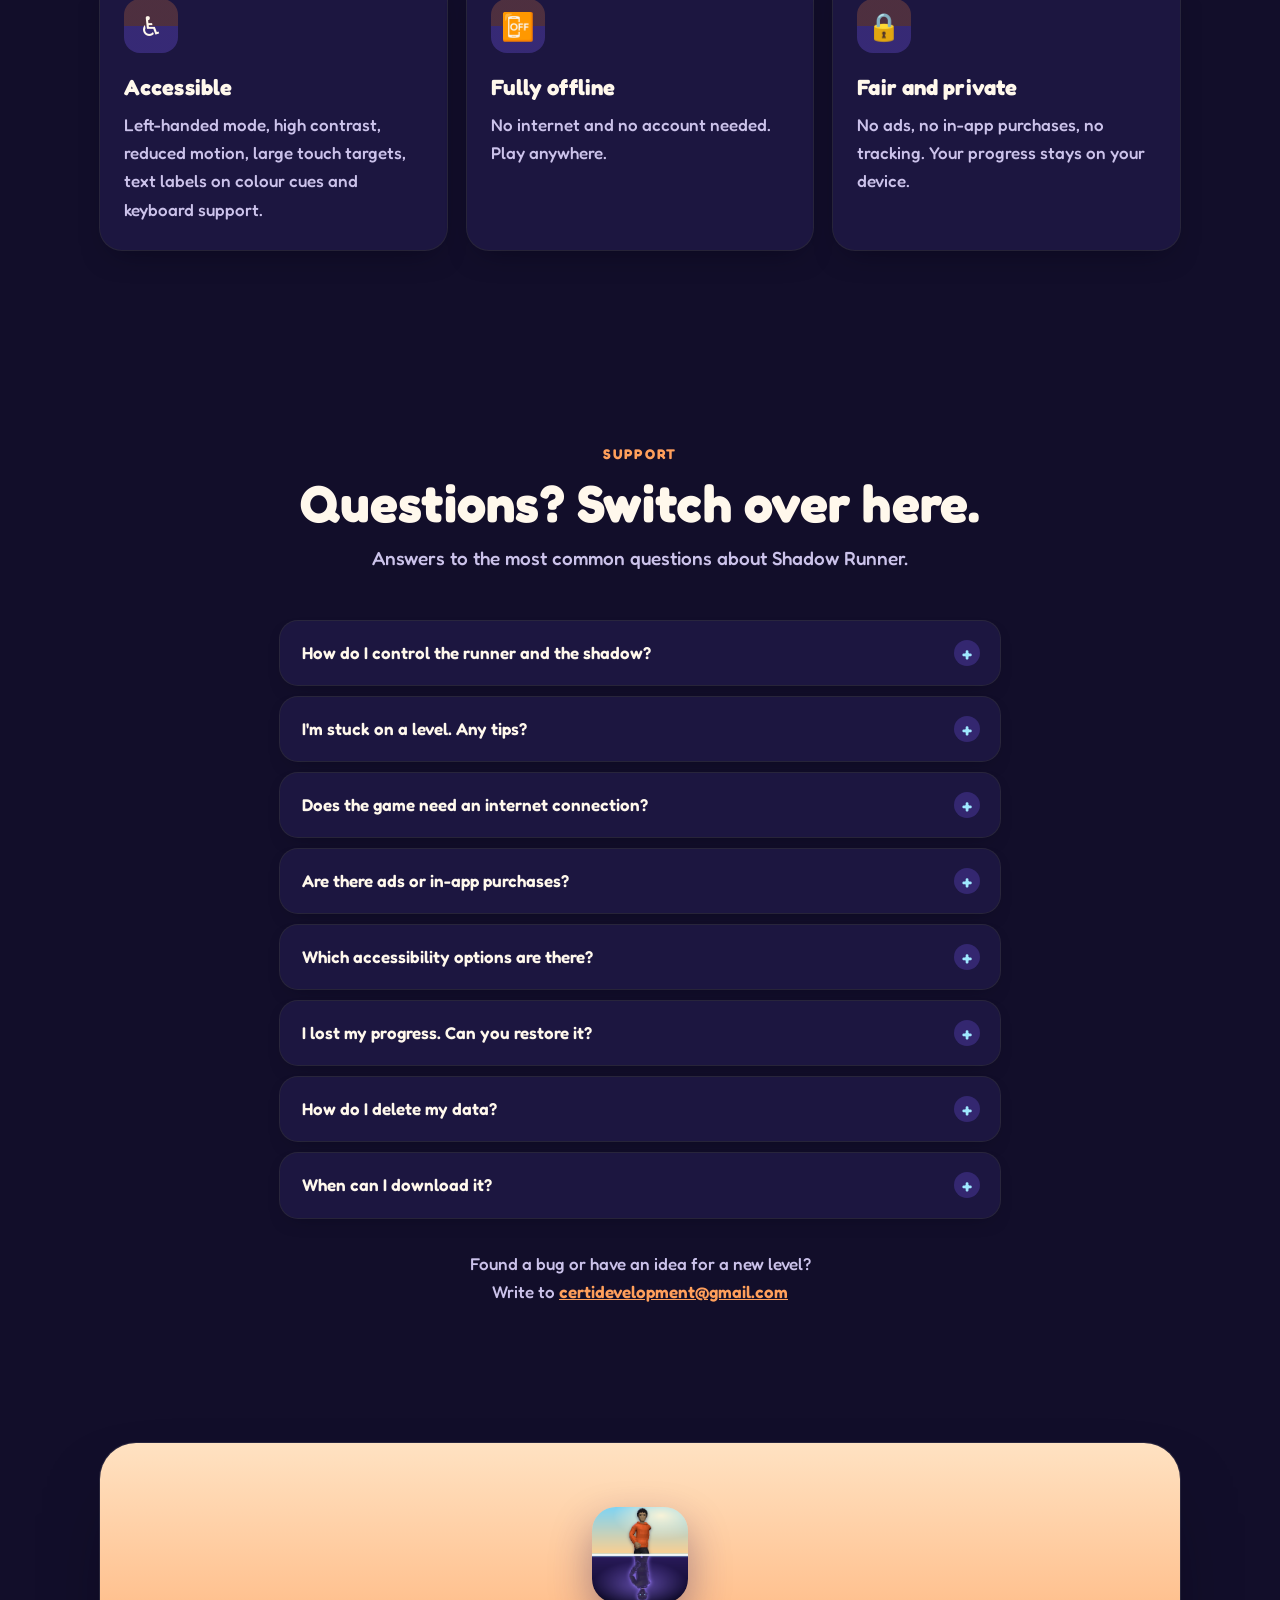
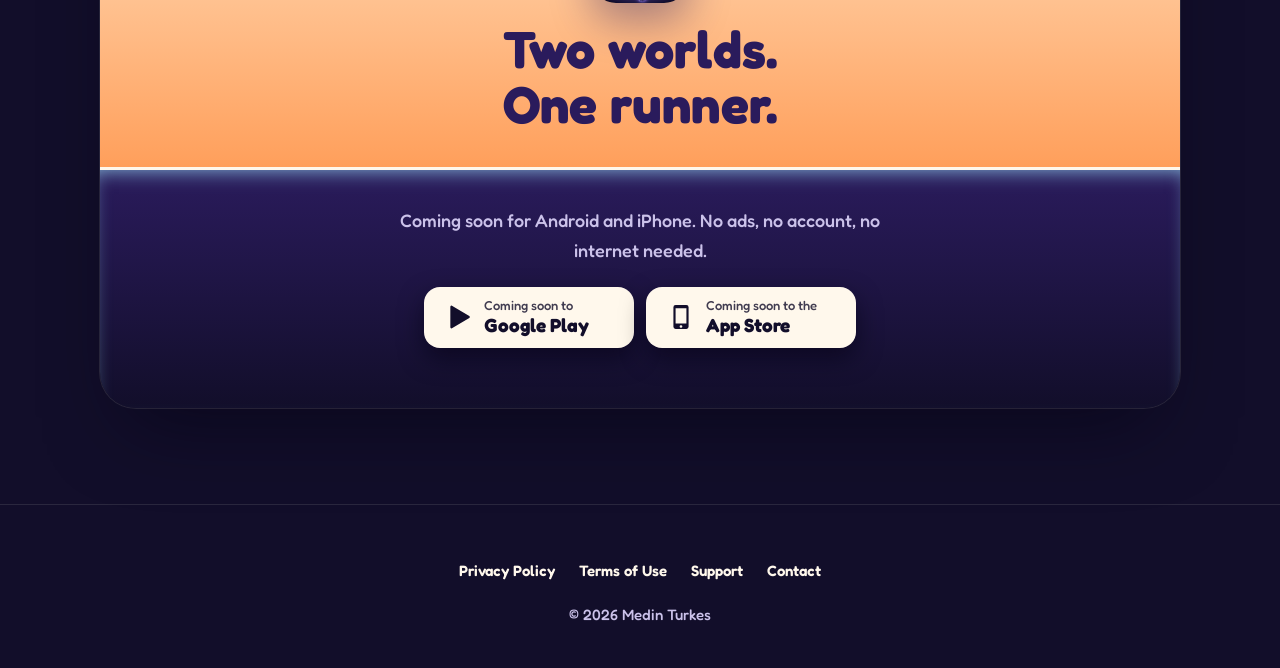
==== commit 63832750: "Show the new 3D game on the site New 3D screenshots, icon and share image; the hero title uses the g" ====
--- a/index.html
+++ b/index.html
@@ -129,7 +129,7 @@
         <span class="line w-shadow">Shadow</span>
         <span class="line w-runner">Runner</span>
       </h1>
-      <p class="tag reveal" style="--i:2">Two worlds. One runner.</p>
+      <p class="tag reveal" style="--i:2">Switch realities. Master both worlds.</p>
       <p class="sub reveal" style="--i:3">Run through a bright reality and a dark shadow world at the same time. Tap to switch who's in control.</p>
 
       <!-- Store links: when the app is live, point these at the store listings:
--- a/assets/style.css
+++ b/assets/style.css
@@ -134,10 +134,11 @@
 .eyebrow .dot { width: 8px; height: 8px; border-radius: 50%; background: var(--violet); box-shadow: 0 0 0 0 var(--violet); animation: ping 1.8s infinite; }
 @keyframes ping { 70% { box-shadow: 0 0 0 9px transparent; } 100% { box-shadow: 0 0 0 0 transparent; } }
 
-.hero h1 { font-size: clamp(56px, 10vw, 112px); line-height: .92; margin: 22px 0 14px; letter-spacing: -.01em; }
+.hero h1 { font-size: clamp(56px, 10vw, 112px); line-height: .95; margin: 22px 0 14px; letter-spacing: .01em; font-style: italic; text-transform: uppercase; }
 .hero h1 .line { display: block; }
-.hero h1 .w-shadow { color: var(--ink); }
-.hero h1 .w-runner { color: var(--cream); text-shadow: 0 5px 0 var(--ink), 0 14px 30px rgba(42, 27, 92, .35); }
+/* The game's logo: a white SHADOW over an electric-blue RUNNER, outlined in midnight. */
+.hero h1 .w-shadow { color: #fff; -webkit-text-stroke: .09em #0b0822; paint-order: stroke fill; text-shadow: 0 .06em 0 #0b0822, 0 14px 30px rgba(42, 27, 92, .35); }
+.hero h1 .w-runner { margin-left: .3em; background: linear-gradient(180deg, #9fc2ff, #4f7dff 50%, #3a4fe0); -webkit-background-clip: text; background-clip: text; color: transparent; filter: drop-shadow(0 .06em 0 #0b0822) drop-shadow(0 0 1px #0b0822) drop-shadow(0 14px 24px rgba(42, 27, 92, .35)); }
 .hero .tag { font-size: clamp(22px, 3vw, 30px); font-weight: 700; margin: 0; }
 .hero .sub { font-size: clamp(17px, 2vw, 20px); color: var(--ink-soft); max-width: 600px; margin: 10px auto 0; }
 
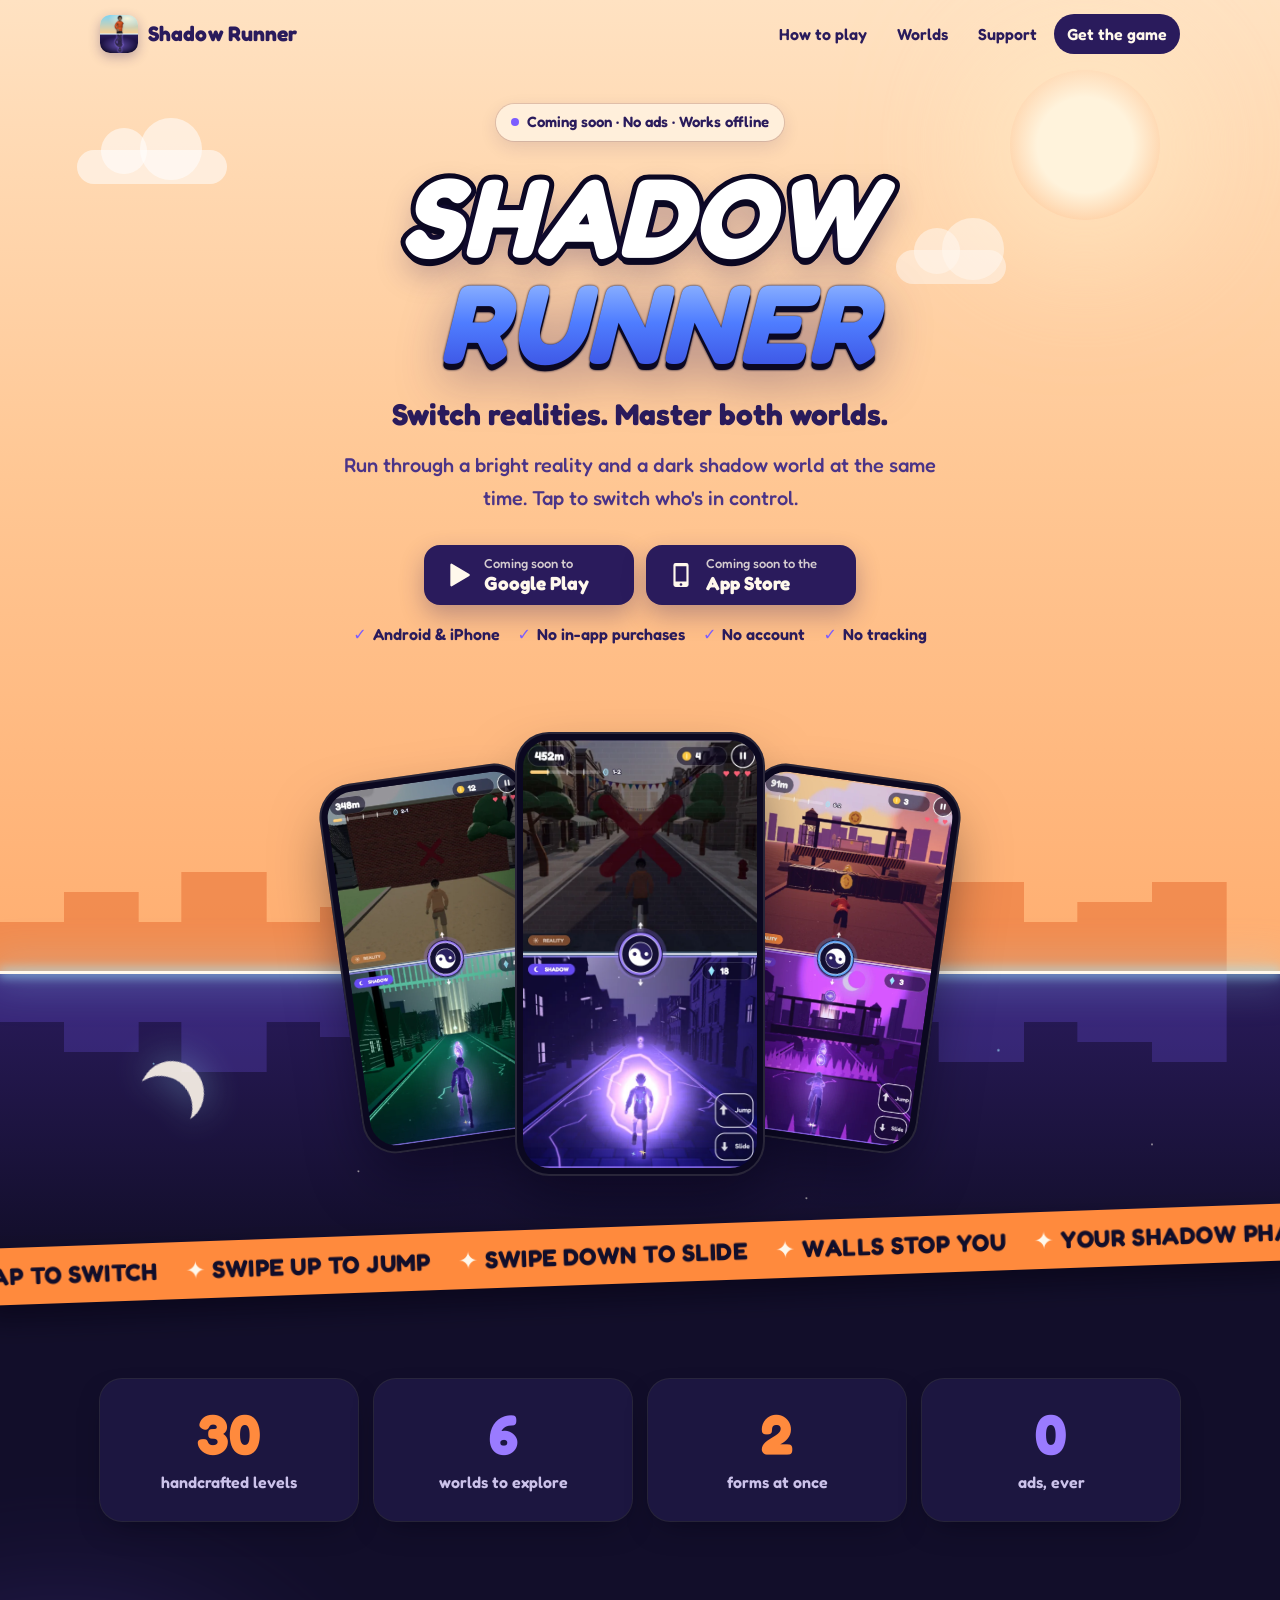
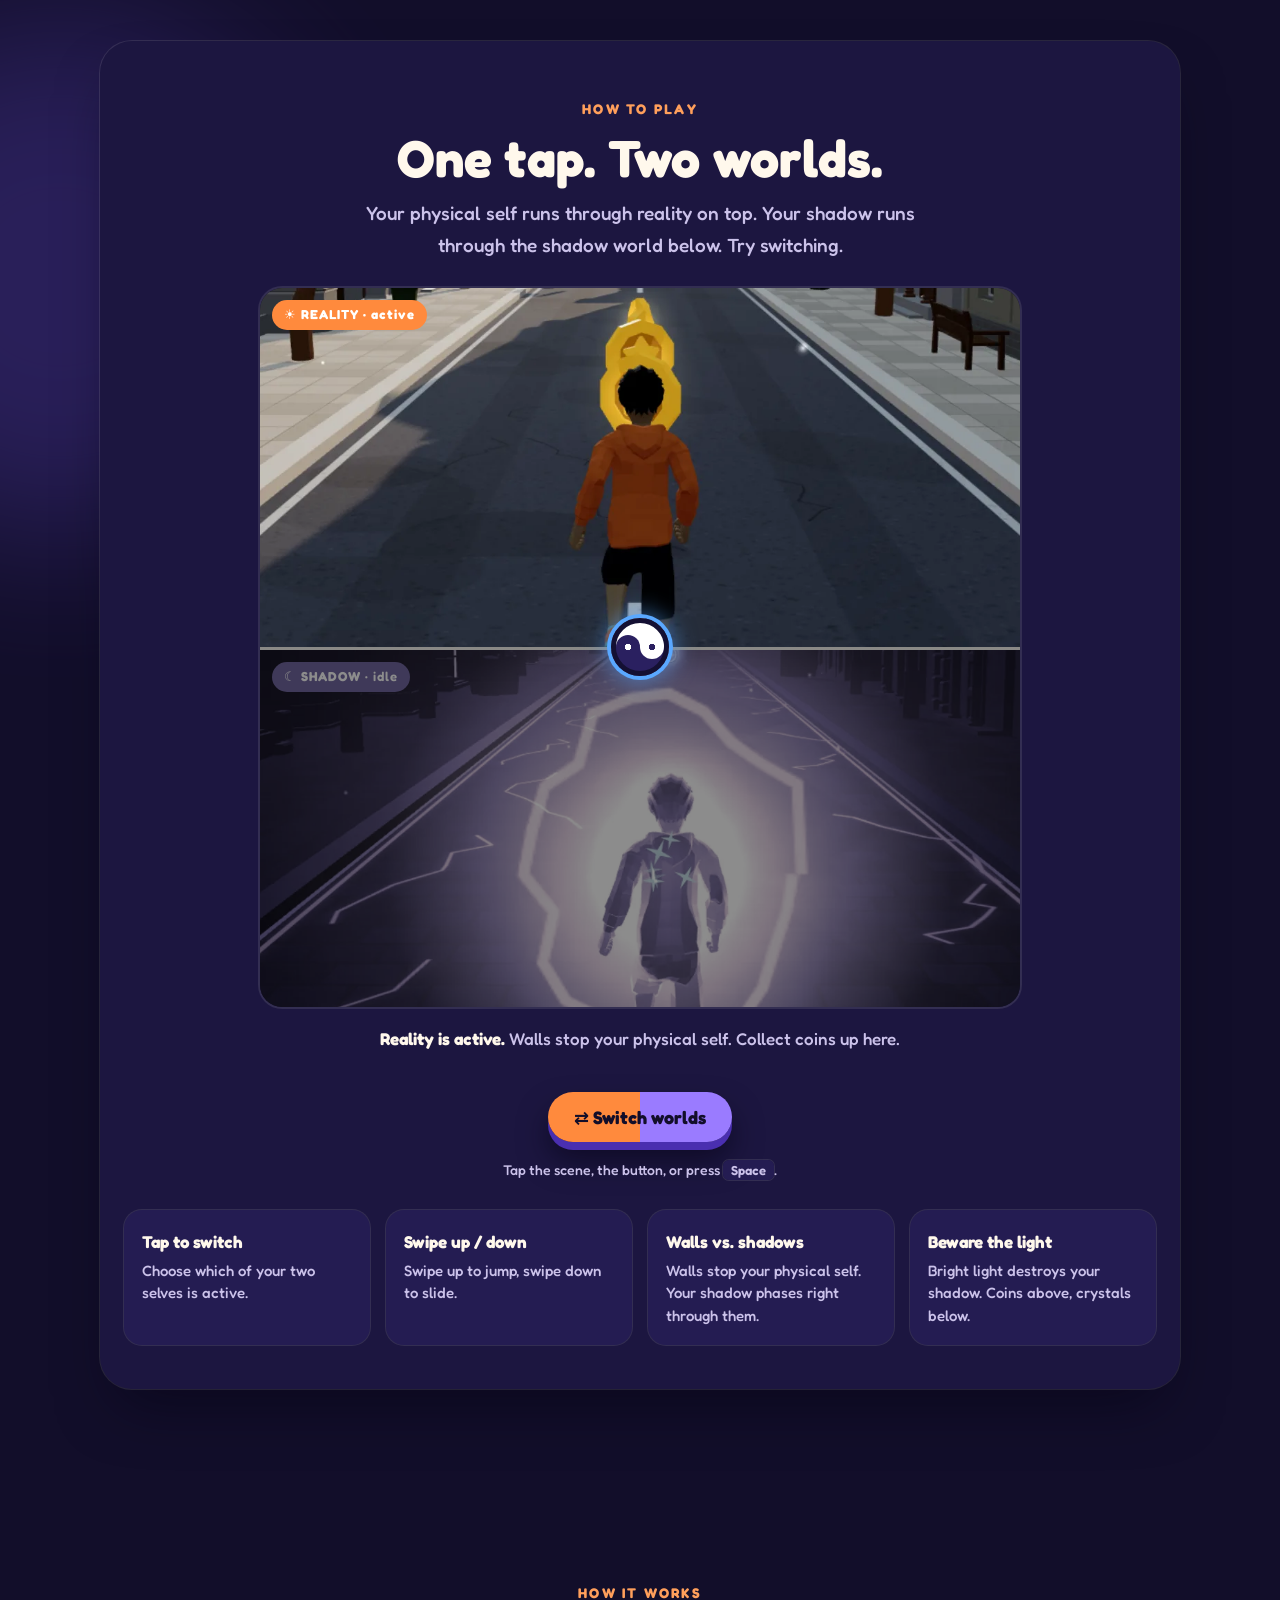
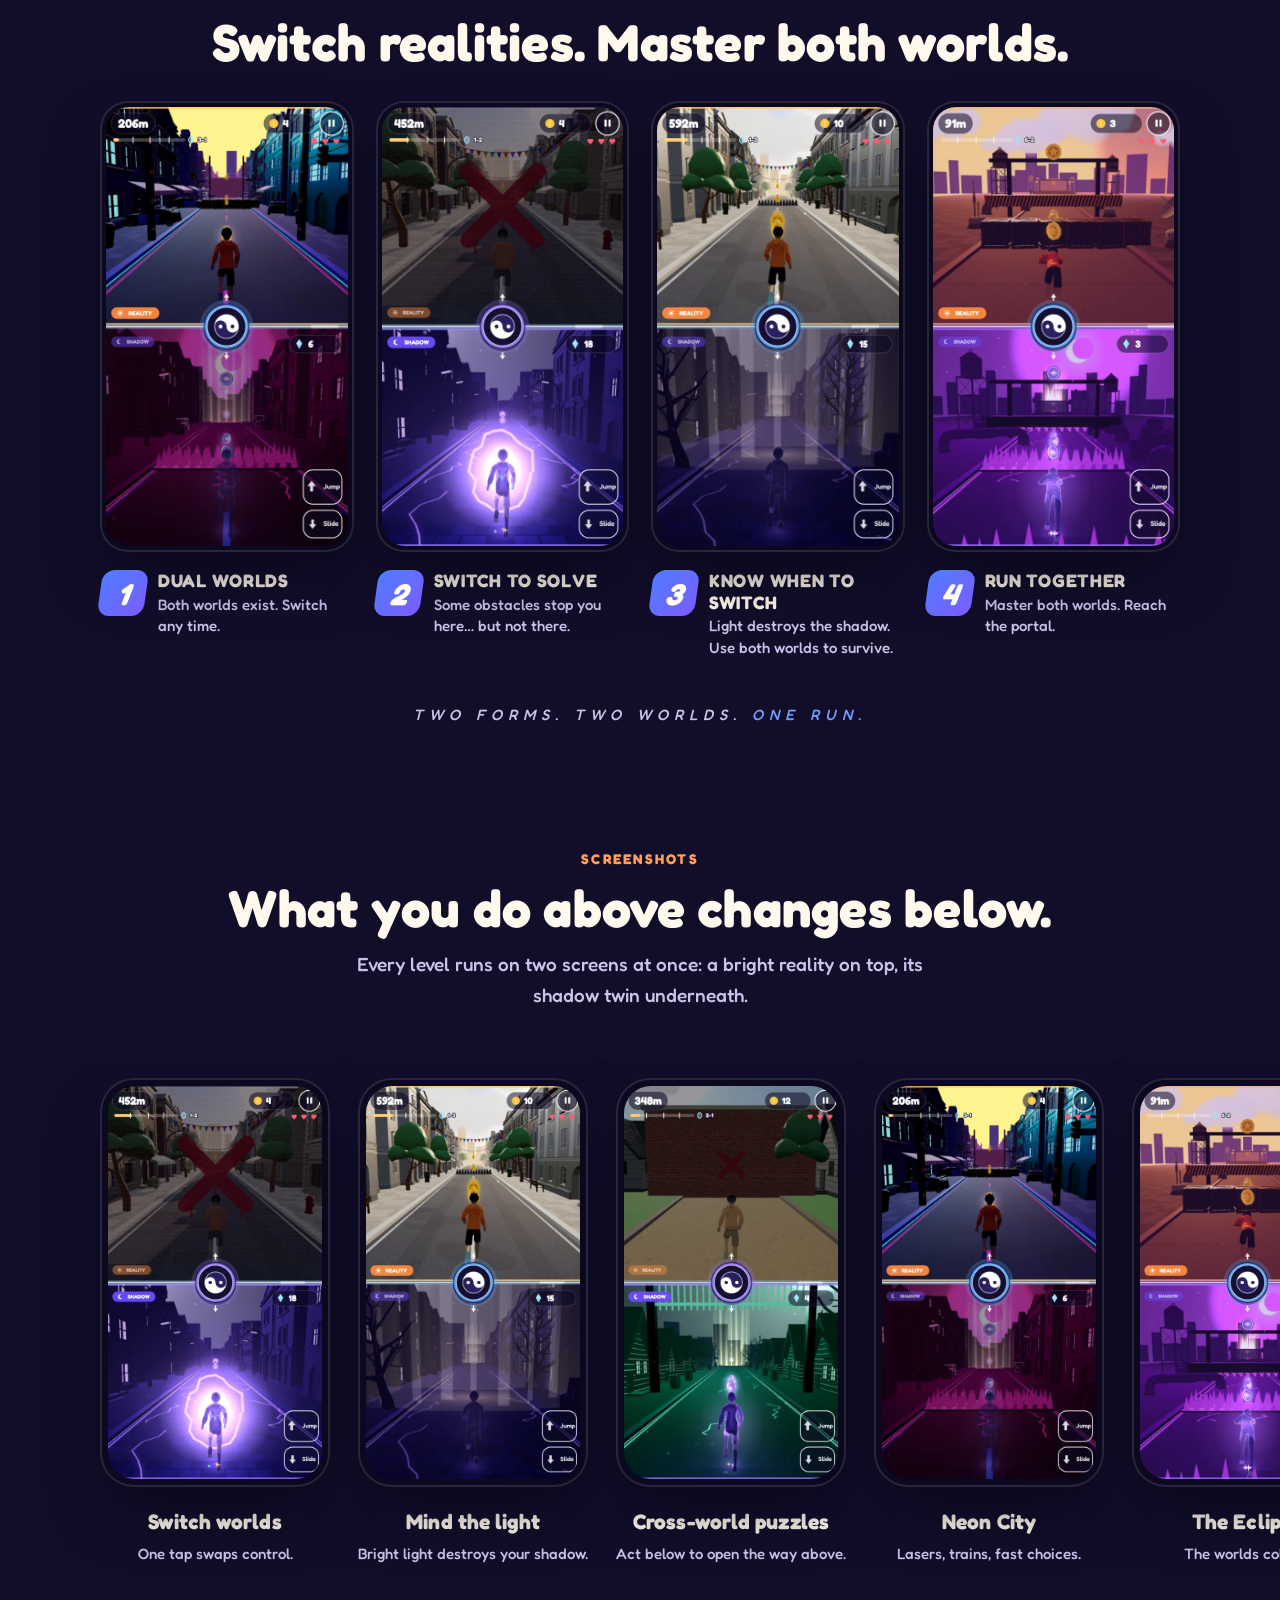
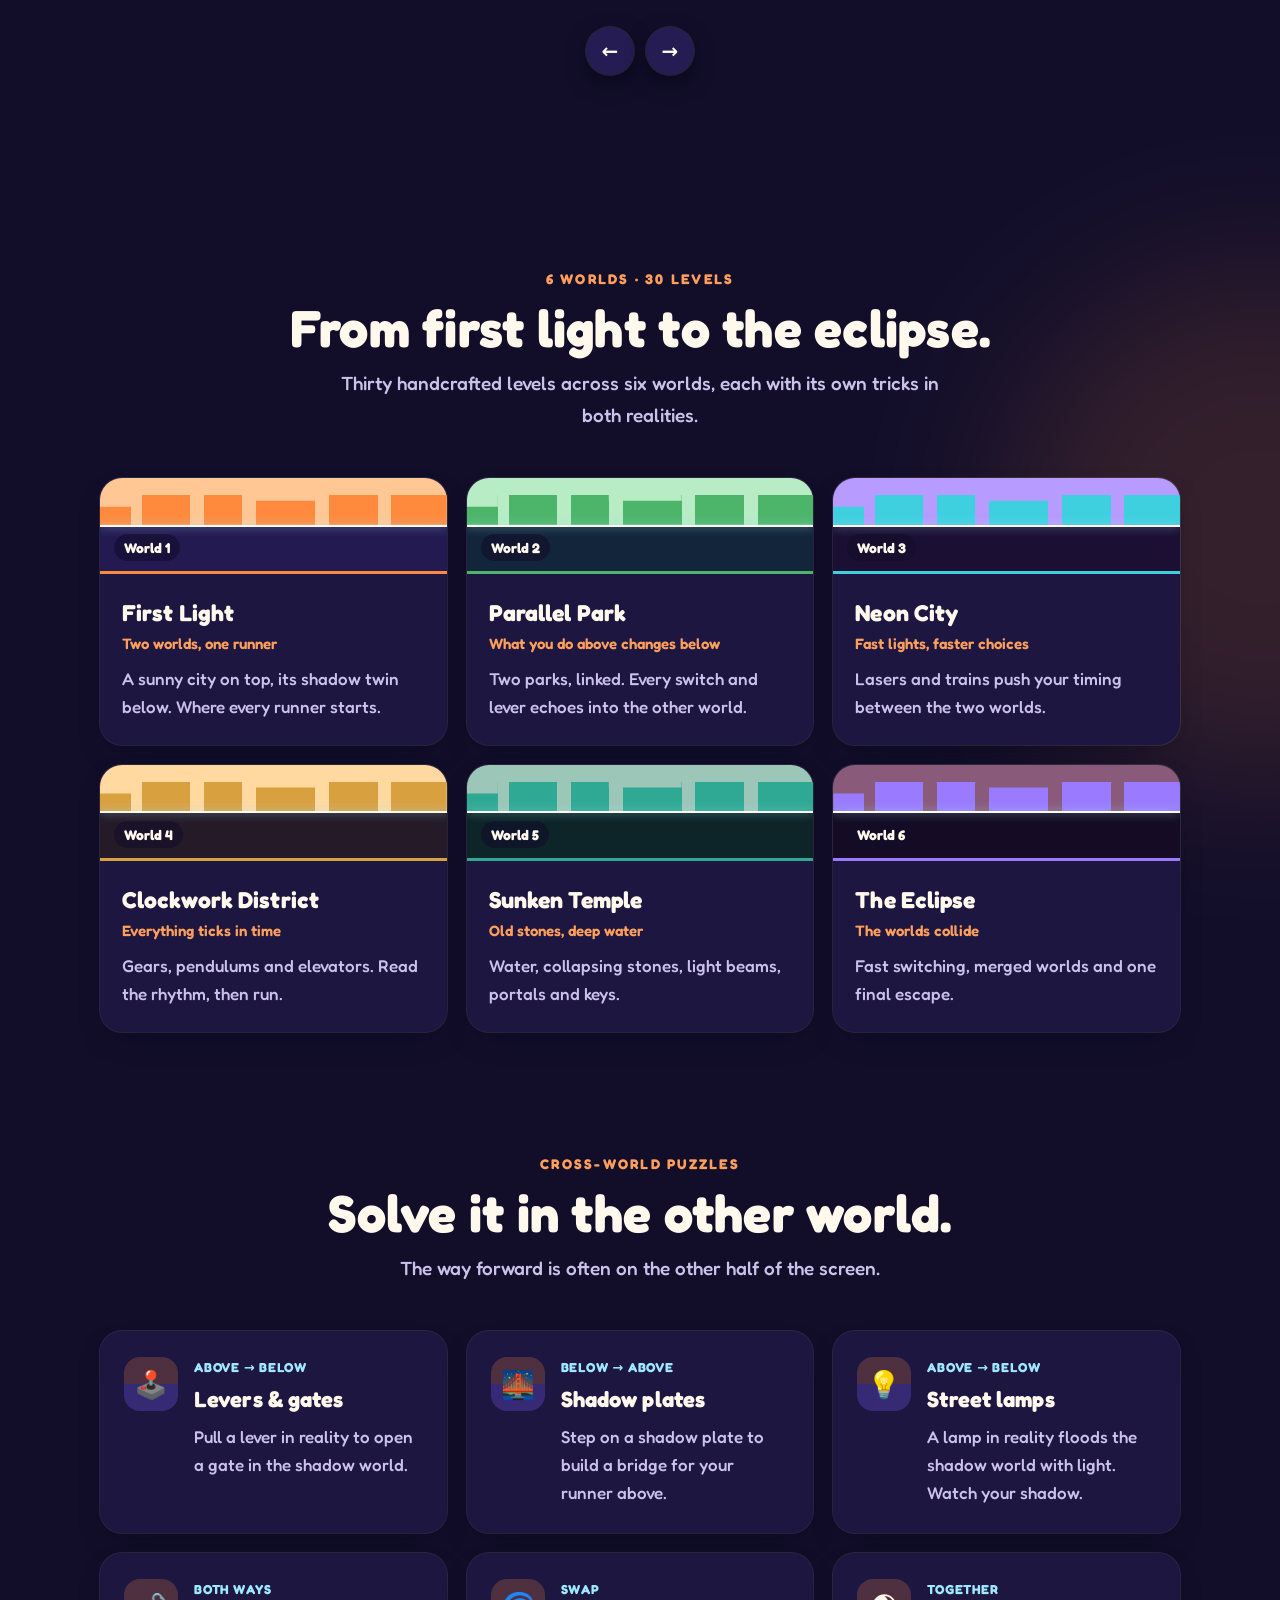
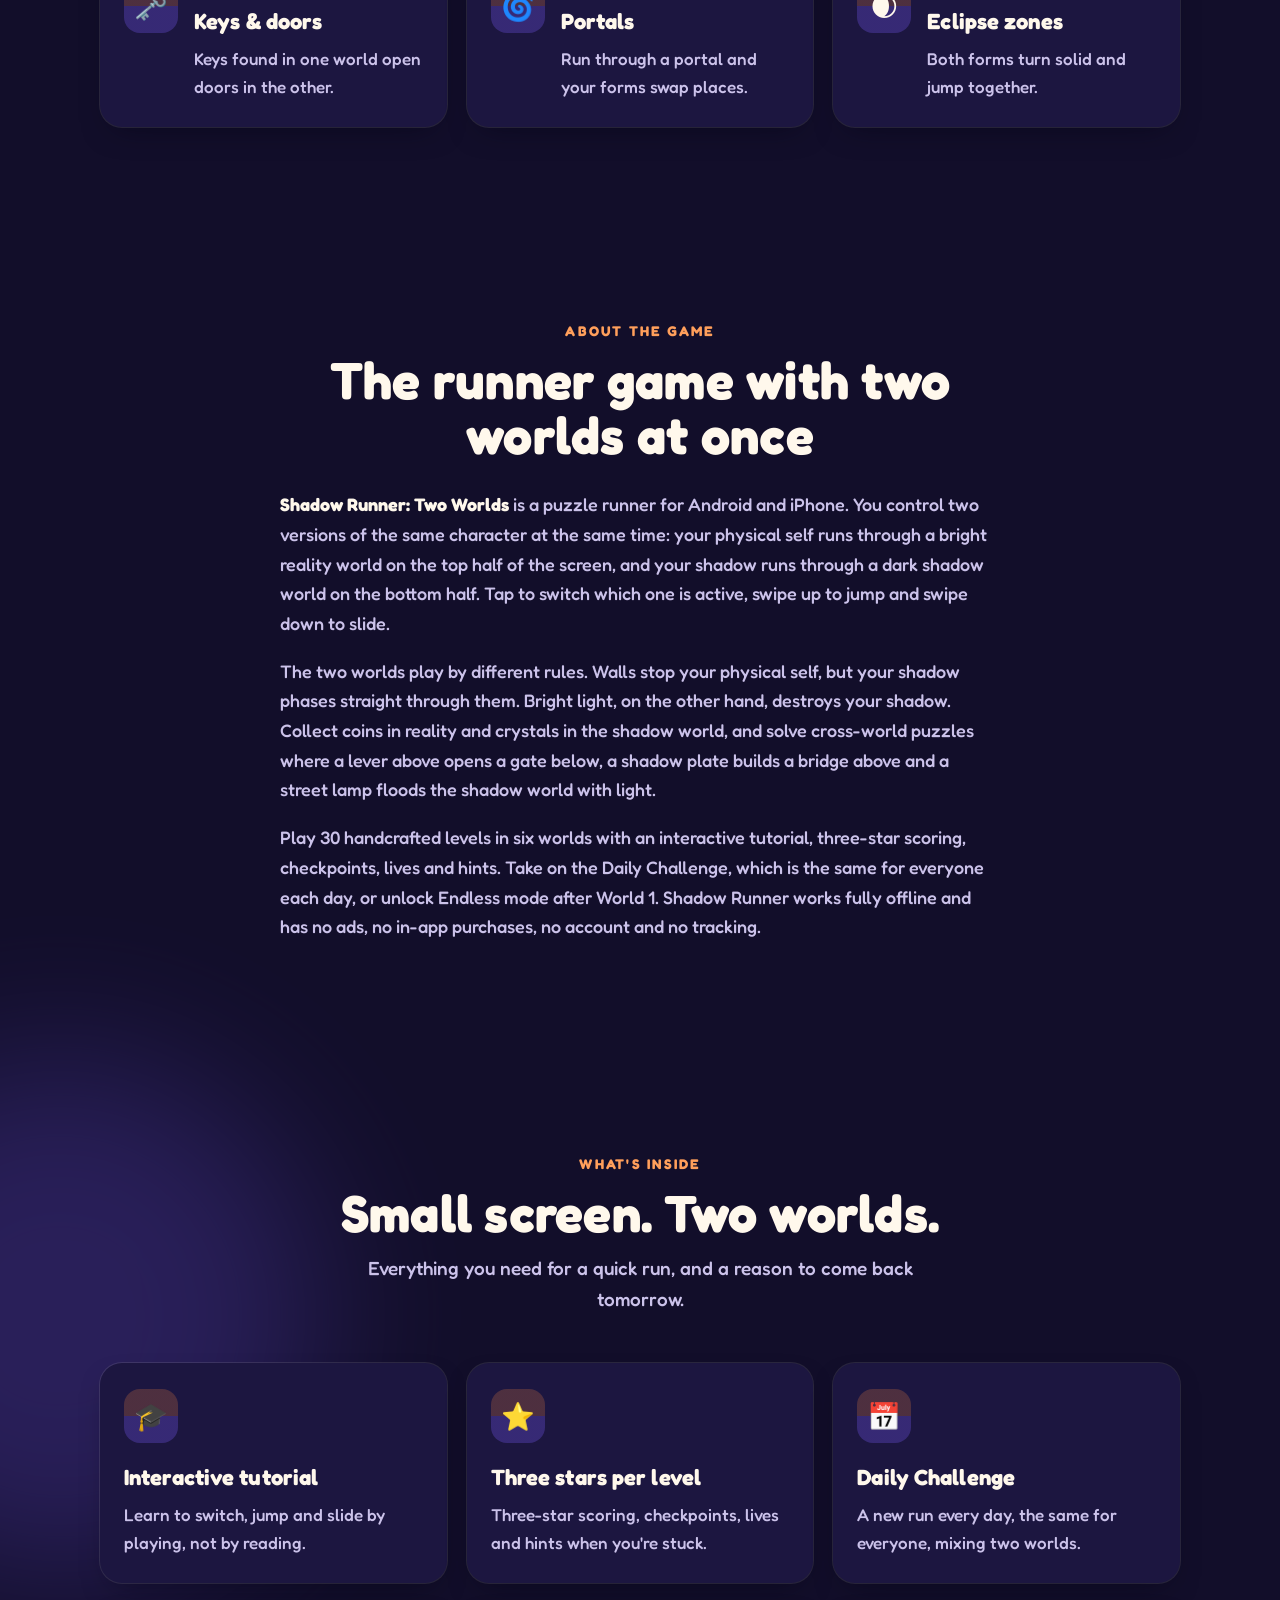
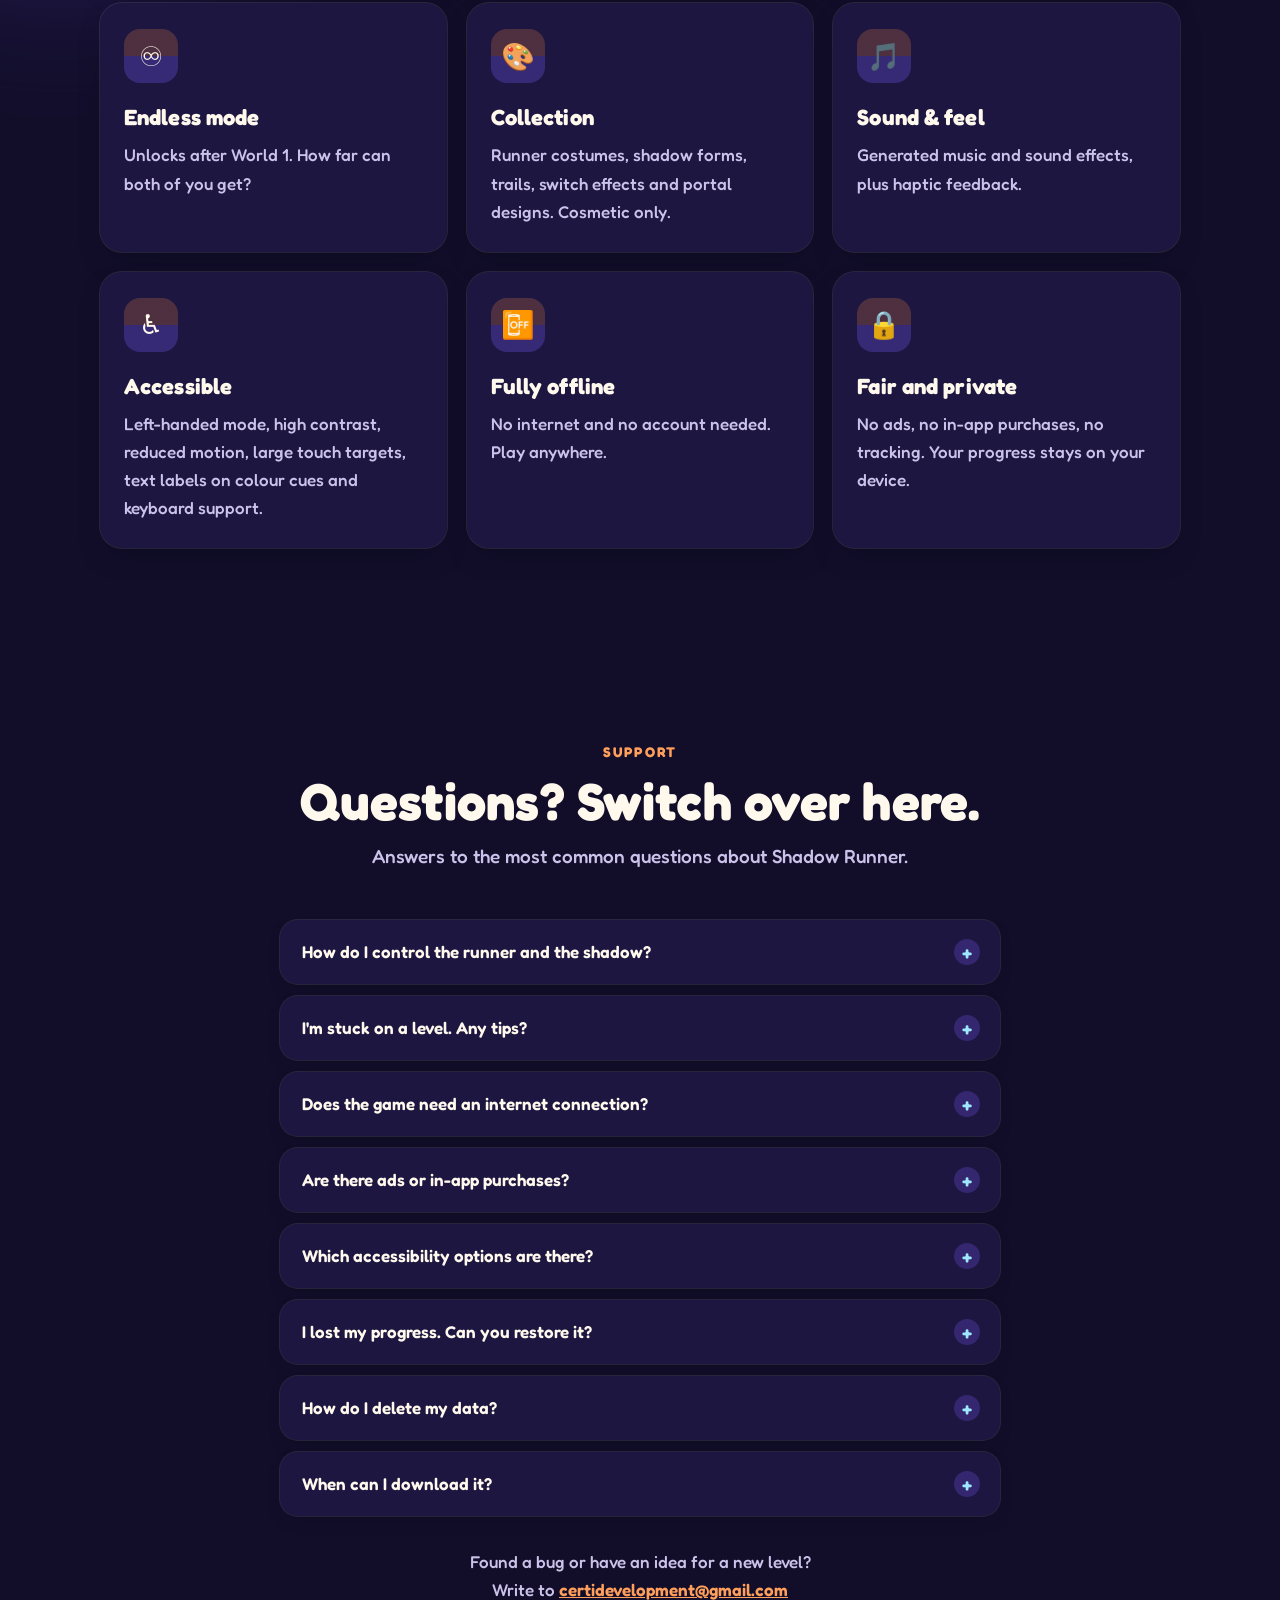
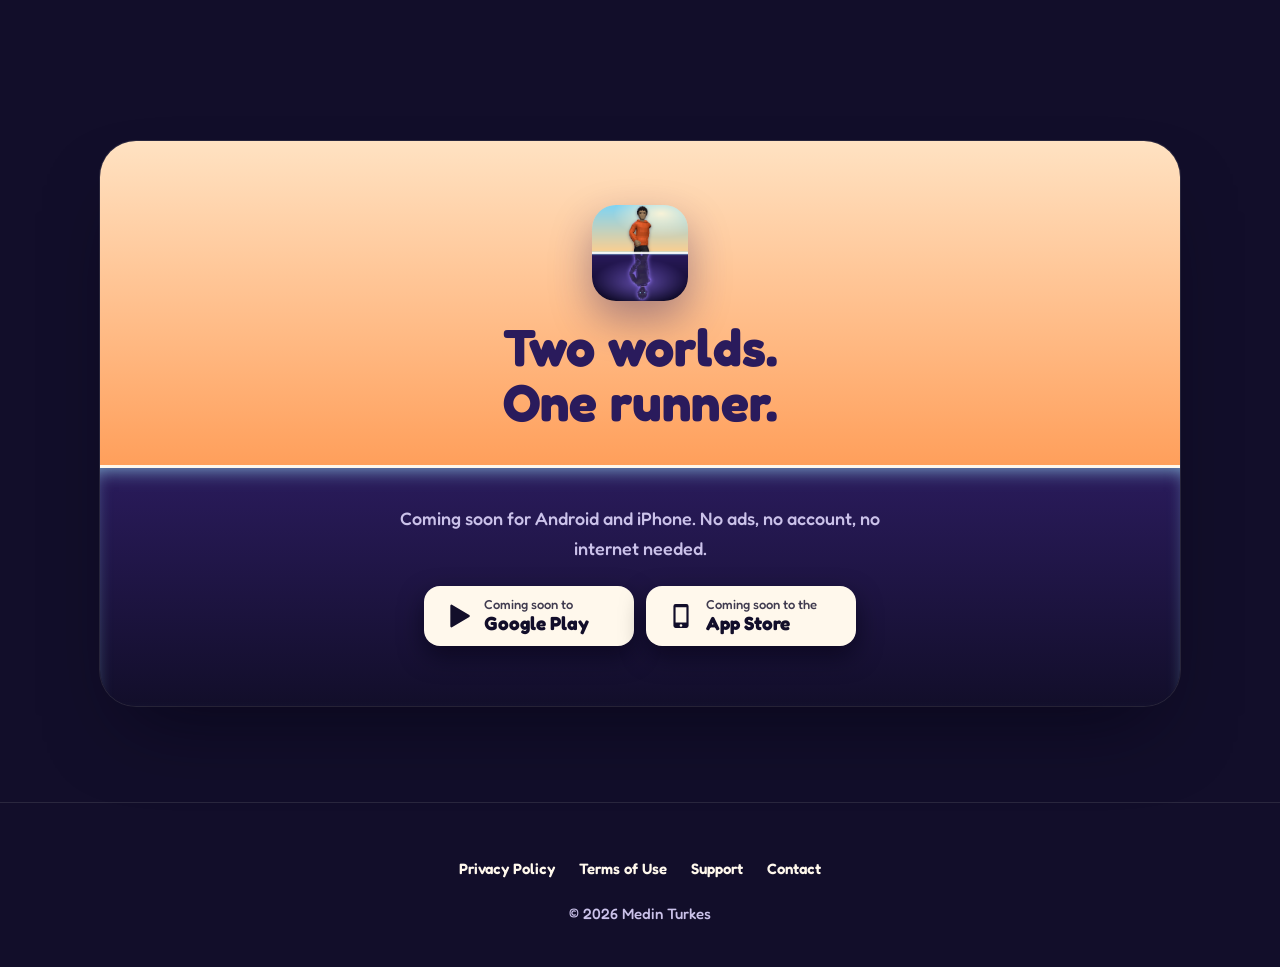
==== commit d5a9bb80: "Show the real 3D game in the How to play demo Replace the hand-drawn CSS street and cartoon runner w" ====
--- a/index.html
+++ b/index.html
@@ -200,41 +200,11 @@
         <button class="demo" id="demo" type="button" data-active="reality" aria-pressed="false" aria-describedby="demo-msg" aria-label="Switch worlds. Active: Reality">
           <span class="lane reality" aria-hidden="true">
             <span class="pill-label">☀ REALITY</span>
-            <span class="sky"></span>
-            <span class="bldg left"></span><span class="bldg right"></span>
-            <span class="road"><span class="dash"></span><span class="dash d2"></span><span class="dash d3"></span></span>
-            <span class="prop wall"></span><span class="prop coin"></span><span class="prop coin two"></span>
-            <svg class="runner" viewBox="0 0 60 84" aria-hidden="true">
-              <ellipse cx="30" cy="81" rx="16" ry="3" fill="#000" opacity=".3"/>
-              <rect x="19" y="50" width="9" height="24" rx="4" fill="#23243a"/>
-              <rect x="32" y="50" width="9" height="18" rx="4" fill="#23243a"/>
-              <ellipse cx="23.5" cy="77" rx="6" ry="3.5" fill="#f4f1e8"/><ellipse cx="36.5" cy="70" rx="6" ry="4.5" fill="#f4f1e8"/>
-              <path d="M16 30 L9 46 M44 30 L50 40" stroke="#ff8a3d" stroke-width="6" stroke-linecap="round"/>
-              <rect x="15" y="26" width="30" height="28" rx="9" fill="#ff8a3d"/>
-              <path d="M31 32 l-5 7 h5 l-3 7" stroke="#fff" stroke-width="2.5" fill="none" stroke-linejoin="round"/>
-              <path d="M38 27 q8 2 14 -2" stroke="#2ec4b6" stroke-width="4" fill="none" stroke-linecap="round"/>
-              <circle cx="30" cy="17" r="10" fill="#1f1a2e"/>
-              <path d="M20 16 L12 6 L23 9 L22 0 L29 7 L34 -1 L36 8 L46 4 L40 15 Z" fill="#1f1a2e"/>
-            </svg>
+            <img src="assets/demo-reality.webp" width="1100" height="520" loading="lazy" alt="">
           </span>
           <span class="lane shadow" aria-hidden="true">
             <span class="pill-label">☾ SHADOW</span>
-            <span class="sky"></span>
-            <span class="bldg left"></span><span class="bldg right"></span>
-            <span class="road"><span class="dash"></span><span class="dash d2"></span><span class="dash d3"></span></span>
-            <span class="prop ghost-wall"></span><span class="prop beam"></span><span class="prop crystal"></span><span class="prop crystal two"></span>
-            <svg class="runner" viewBox="0 0 60 84" aria-hidden="true">
-              <ellipse cx="30" cy="81" rx="16" ry="3" fill="#000" opacity=".3"/>
-              <rect x="19" y="50" width="9" height="24" rx="4" fill="#1c1446"/>
-              <rect x="32" y="50" width="9" height="18" rx="4" fill="#1c1446"/>
-              <ellipse cx="23.5" cy="77" rx="6" ry="3.5" fill="#9a7bff"/><ellipse cx="36.5" cy="70" rx="6" ry="4.5" fill="#9a7bff"/>
-              <path d="M16 30 L9 46 M44 30 L50 40" stroke="#2a1b5c" stroke-width="6" stroke-linecap="round"/>
-              <rect x="15" y="26" width="30" height="28" rx="9" fill="#2a1b5c" stroke="#9a7bff" stroke-width="2"/>
-              
-              <path d="M38 27 q8 2 14 -2" stroke="#9a7bff" stroke-width="4" fill="none" stroke-linecap="round" opacity=".7"/>
-              <circle cx="30" cy="17" r="10" fill="#241a55" stroke="#9a7bff" stroke-width="2"/>
-              <path d="M20 16 L12 6 L23 9 L22 0 L29 7 L34 -1 L36 8 L46 4 L40 15 Z" fill="#241a55" stroke="#9a7bff" stroke-width="1.5"/>
-            </svg>
+            <img src="assets/demo-shadow.webp" width="1100" height="520" loading="lazy" alt="">
           </span>
           <span class="orb" aria-hidden="true"></span>
         </button>
--- a/assets/style.css
+++ b/assets/style.css
@@ -264,35 +264,20 @@
 }
 .demo-card .lead { margin-bottom: 28px; }
 .demo {
-  display: block; width: 100%; padding: 0; border: 0; cursor: pointer; font: inherit; color: inherit; text-align: left;
+  display: block; width: 100%; max-width: 760px; margin: 0 auto; padding: 0; border: 0; cursor: pointer; font: inherit; color: inherit; text-align: left;
   border-radius: 22px; overflow: hidden; background: var(--night);
   box-shadow: 0 0 0 2px var(--hairline);
 }
 .demo { position: relative; }
-.lane { display: block; position: relative; height: 210px; overflow: hidden; transition: filter .35s, opacity .35s; }
+/* Each lane is a real in-game view: the sunny street above, the shadow street below. */
+.lane { display: block; position: relative; aspect-ratio: 1100 / 520; overflow: hidden; transition: filter .35s, opacity .35s; }
 .lane > span { display: block; position: absolute; }
-.lane .sky { inset: 0 0 58% 0; }
+.lane img { width: 100%; height: 100%; object-fit: cover; }
 .lane.reality { background: #b9aa98; }
-.lane.reality .sky { background: linear-gradient(180deg, #7fd4f5, #ffe3b3); }
+
 .lane.shadow { background: #221a46; }
-.lane.shadow .sky { background: linear-gradient(180deg, #0b0822, #2a1b5c); }
+
 .lane + .lane { border-top: 3px solid var(--cream); box-shadow: inset 0 6px 14px -6px rgba(159, 232, 255, .8); }
-/* Buildings lining the street, converging on the vanishing point. */
-.bldg { top: 0; bottom: 0; width: 50%; }
-.bldg.left { left: 0; clip-path: polygon(0 0, 96% 30%, 96% 44%, 0 100%); }
-.bldg.right { right: 0; clip-path: polygon(100% 0, 4% 30%, 4% 44%, 100% 100%); }
-.lane.reality .bldg.left { background: repeating-linear-gradient(0deg, transparent 0 12px, #c8684a 12px 20px), repeating-linear-gradient(90deg, #c8684a 0 14px, #4f6f94 14px 24px); }
-.lane.reality .bldg.right { background: repeating-linear-gradient(0deg, transparent 0 12px, #e2b48a 12px 20px), repeating-linear-gradient(90deg, #e2b48a 0 14px, #4f6f94 14px 24px); }
-.lane.shadow .bldg.left { background: repeating-linear-gradient(0deg, transparent 0 10px, #1b1442 10px 22px), repeating-linear-gradient(90deg, #1b1442 0 16px, #9a7bff 16px 22px); }
-.lane.shadow .bldg.right { background: repeating-linear-gradient(0deg, transparent 0 10px, #221a52 10px 22px), repeating-linear-gradient(90deg, #221a52 0 16px, #5a46a8 16px 22px); }
-.road { left: 0; right: 0; top: 42%; bottom: 0; clip-path: polygon(48% 0, 52% 0, 88% 100%, 12% 100%); }
-.lane.reality .road { background: #5c5e6b; }
-.lane.shadow .road { background: #1e1840; }
-.dash { width: 6px; height: 26px; left: 50%; margin-left: -3px; top: 0; transform-origin: 50% 0;
-  background: #f4f1e8; animation: dash 1.2s linear infinite; }
-.lane.shadow .dash { background: #7b5cff; }
-.dash.d2 { animation-delay: -.4s; } .dash.d3 { animation-delay: -.8s; }
-@keyframes dash { from { top: 0; transform: scale(.2); opacity: 0; } 20% { opacity: 1; } to { top: 100%; transform: scale(1.6); } }
 .lane .pill-label {
   left: 12px; top: 12px; z-index: 3;
   font-size: 13px; font-weight: 700; letter-spacing: .08em; padding: 4px 12px; border-radius: 999px;
@@ -300,33 +285,12 @@
 .lane.reality .pill-label { background: var(--sun); color: #fff; }
 .lane.shadow .pill-label { background: var(--violet); color: #fff; }
 .demo[data-active="reality"] .lane.shadow,
-.demo[data-active="shadow"] .lane.reality { filter: saturate(.35) brightness(.6); }
+.demo[data-active="shadow"] .lane.reality { filter: saturate(.35) brightness(.55); }
 .demo[data-active="reality"] .lane.shadow .pill-label::after,
 .demo[data-active="shadow"] .lane.reality .pill-label::after { content: " · idle"; font-weight: 600; }
 .demo[data-active="reality"] .lane.reality .pill-label::after,
 .demo[data-active="shadow"] .lane.shadow .pill-label::after { content: " · active"; }
 
-/* The runner, seen from behind. */
-.lane .runner { position: absolute; left: 50%; bottom: 8px; width: 60px; height: 84px; margin-left: -30px; z-index: 2; overflow: visible; animation: run .3s ease-in-out infinite alternate; }
-@keyframes run { to { translate: 0 -5px; } }
-/* Things come from the vanishing point towards the runner. */
-.lane .prop { left: 50%; top: 42%; z-index: 1; transform-origin: 50% 100%; animation: approach 3.2s cubic-bezier(.55, 0, 1, .45) infinite; }
-@keyframes approach {
-  0% { transform: translate(-50%, -100%) scale(.08); top: 42%; opacity: 0; }
-  12% { opacity: 1; }
-  88% { opacity: 1; }
-  100% { transform: translate(-50%, -100%) scale(1.25); top: 112%; opacity: 0; }
-}
-.lane .wall { width: 220px; height: 110px; border-radius: 4px;
-  background: repeating-linear-gradient(0deg, #8f3f2f 0 3px, #b5523f 3px 22px); }
-.lane .wall::before { content: "✕"; position: absolute; inset: 0; display: grid; place-items: center; color: #e0565b; font: 700 64px var(--font); opacity: .7; }
-.lane .ghost-wall { width: 220px; height: 110px; border-radius: 4px; border: 2px solid rgba(154, 123, 255, .9); animation-delay: -1.6s;
-  background: radial-gradient(ellipse 30% 45% at 50% 70%, rgba(201, 184, 255, .7), rgba(123, 92, 255, .25) 70%, rgba(40, 28, 90, .5)); }
-.lane .beam { width: 200px; height: 180px; animation-delay: -.2s; background: linear-gradient(180deg, rgba(255, 236, 170, .05), rgba(255, 220, 120, .6)); }
-.lane .coin { width: 26px; height: 26px; border-radius: 50%; background: #ffcf3d; box-shadow: inset 0 0 0 4px #e9a91a, 0 0 12px rgba(255, 207, 61, .6); animation-delay: -.8s; }
-.lane .coin.two { animation-delay: -2.4s; }
-.lane .crystal { width: 24px; height: 24px; border-radius: 50%; background: #5236c9; box-shadow: inset 0 0 0 3px #c9b8ff, 0 0 14px #9a7bff; animation-delay: -.8s; }
-.lane .crystal.two { animation-delay: -2.4s; }
 /* The switch orb on the seam, like the in-game button. */
 .orb { position: absolute; left: 50%; top: 50%; width: 58px; height: 58px; margin: -29px 0 0 -29px; z-index: 4; border-radius: 50%;
   background: conic-gradient(from 90deg, #2a2060 0 50%, #fff 50% 100%);
@@ -535,6 +499,4 @@
   html { scroll-behavior: auto; }
   *, *::before, *::after { animation: none !important; transition: none !important; }
   .js .reveal { opacity: 1; transform: none; }
-  .lane .prop { transform: translate(-50%, -100%) scale(.45); top: 66%; opacity: 1; }
-  .lane .coin.two, .lane .crystal.two, .lane .beam { display: none; }
-}
+}
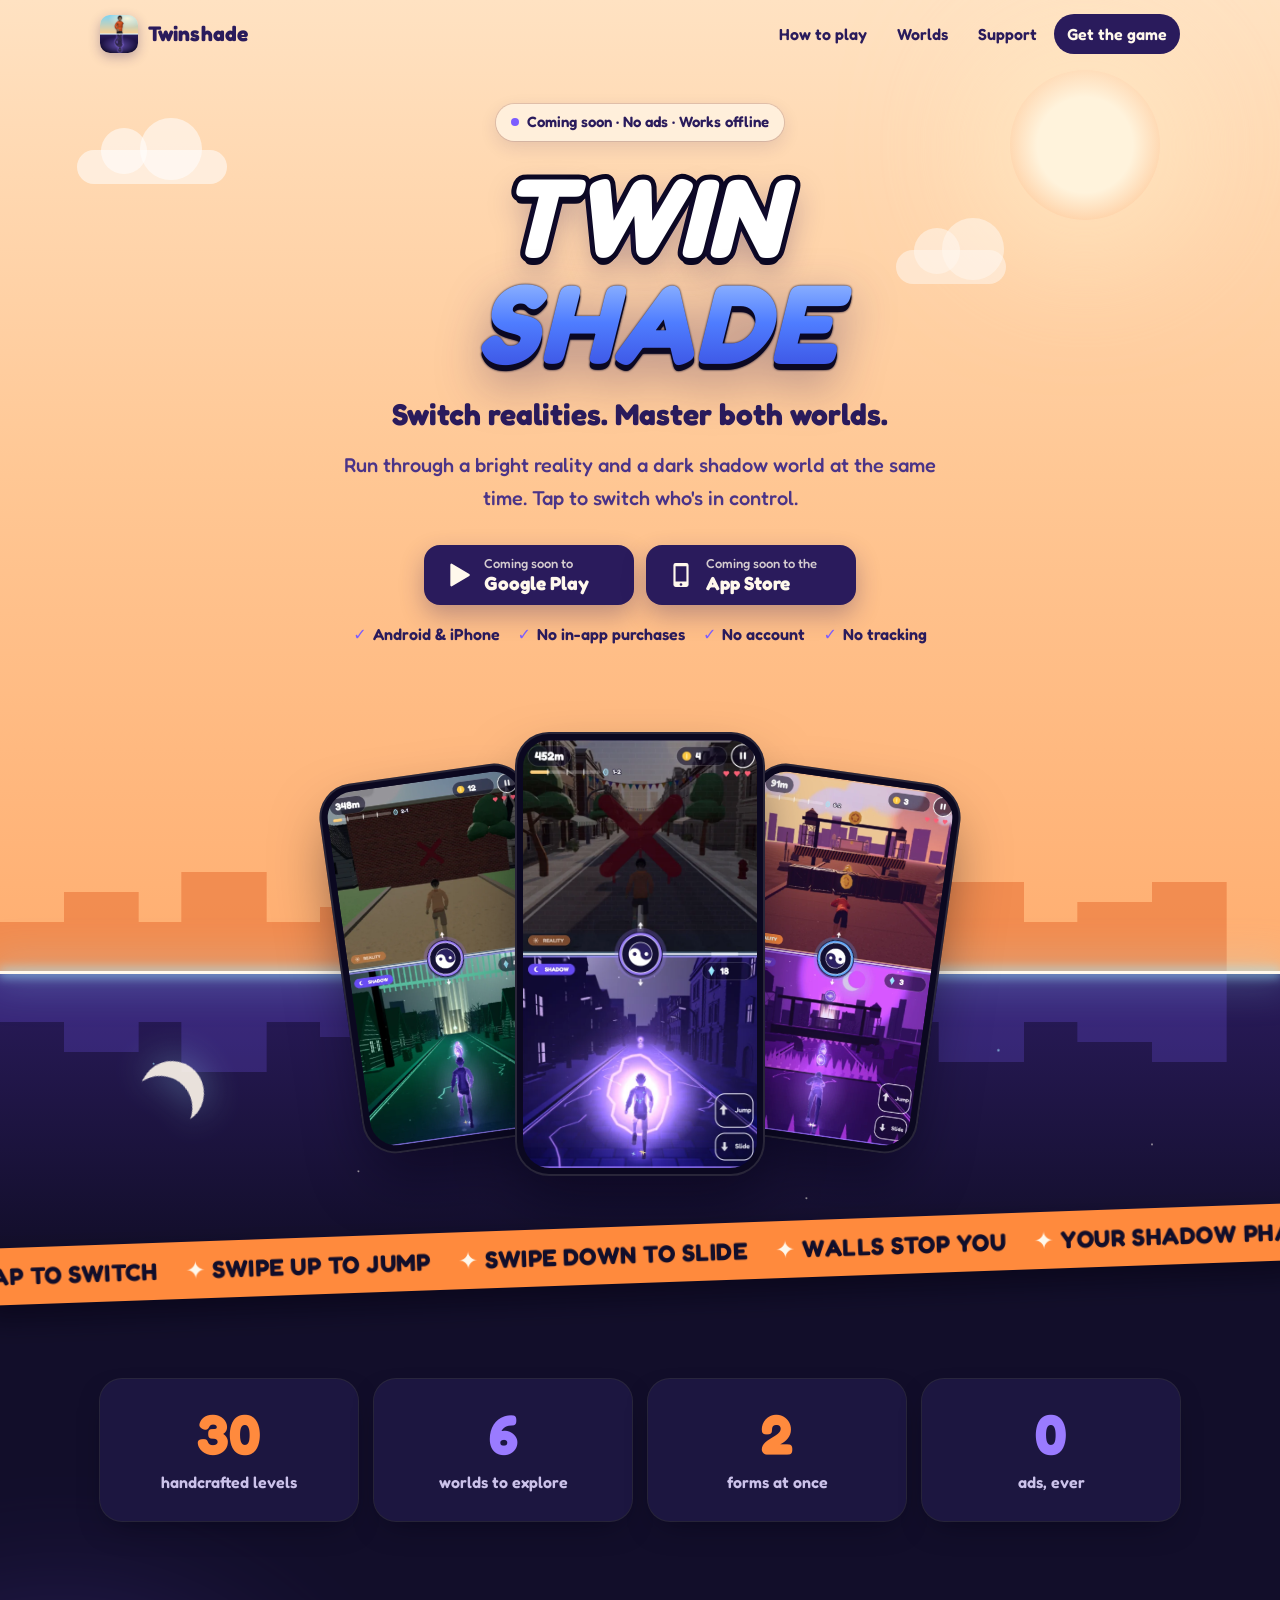
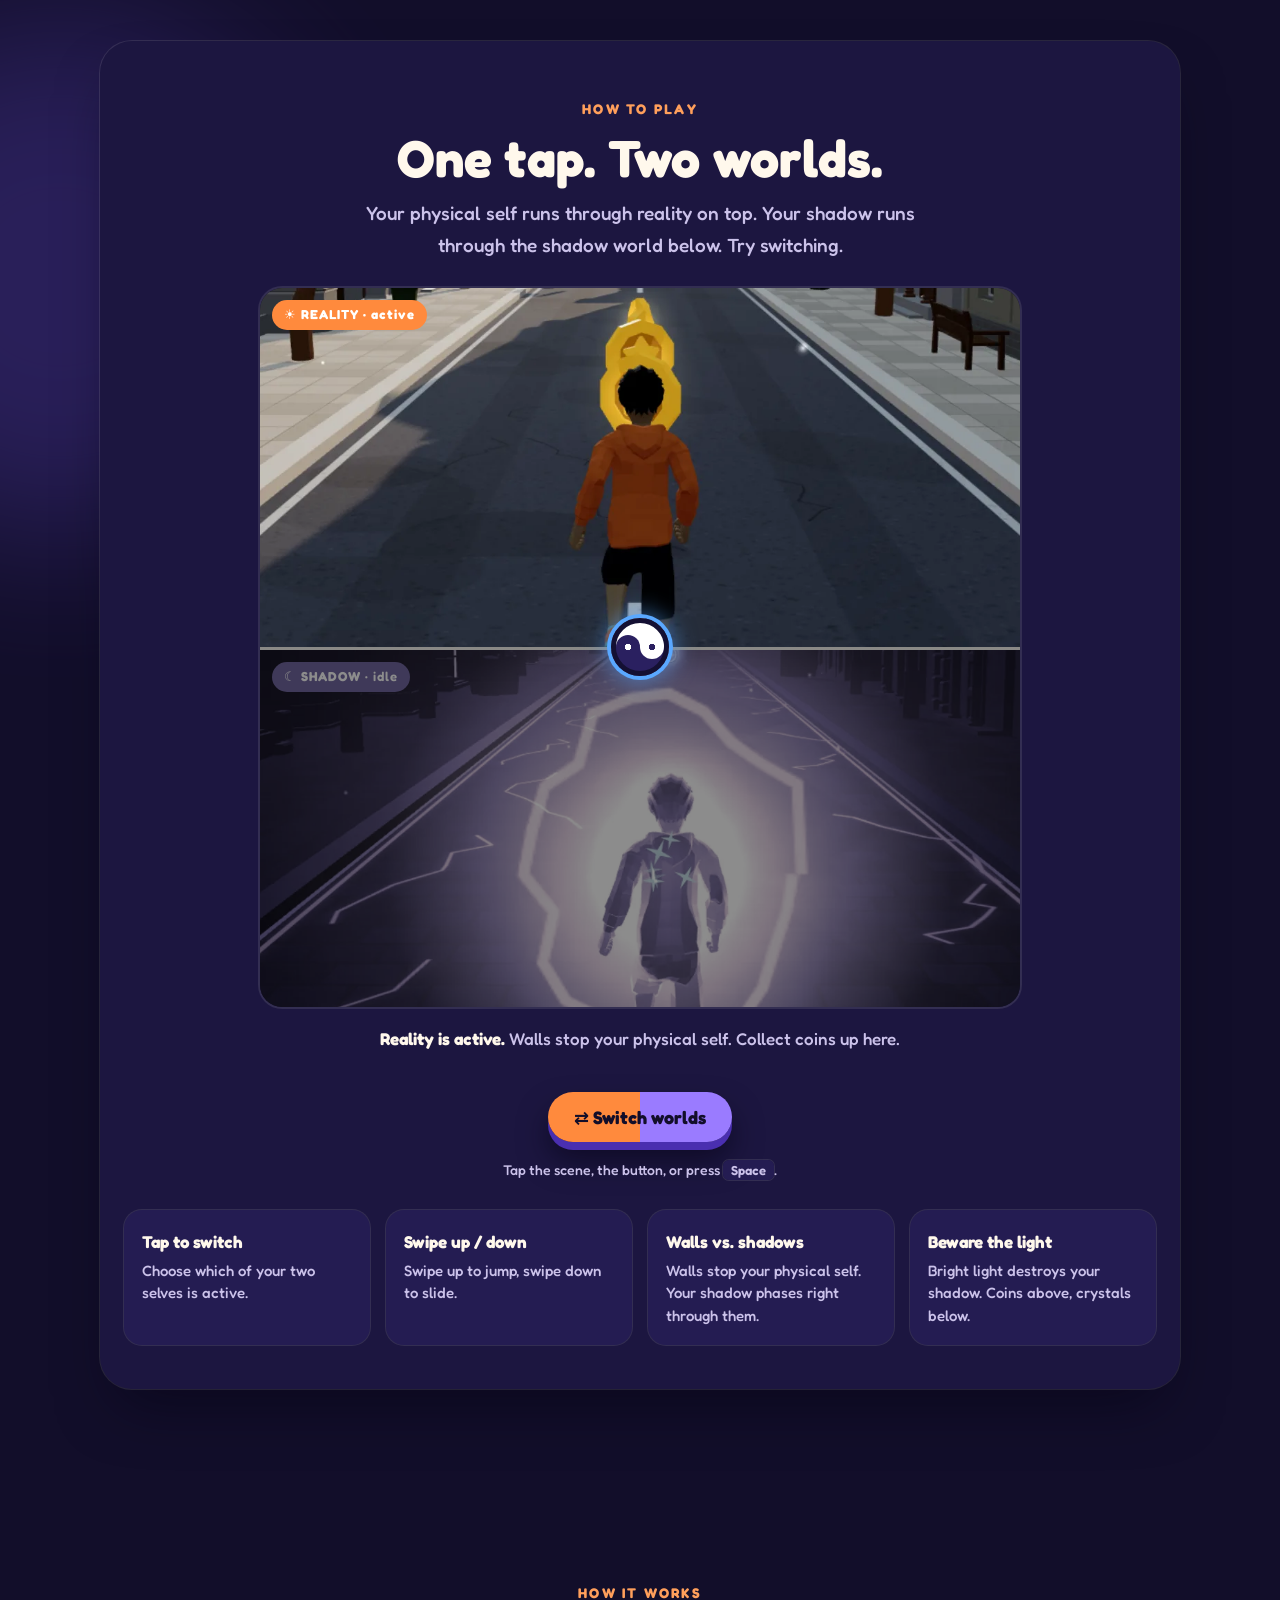
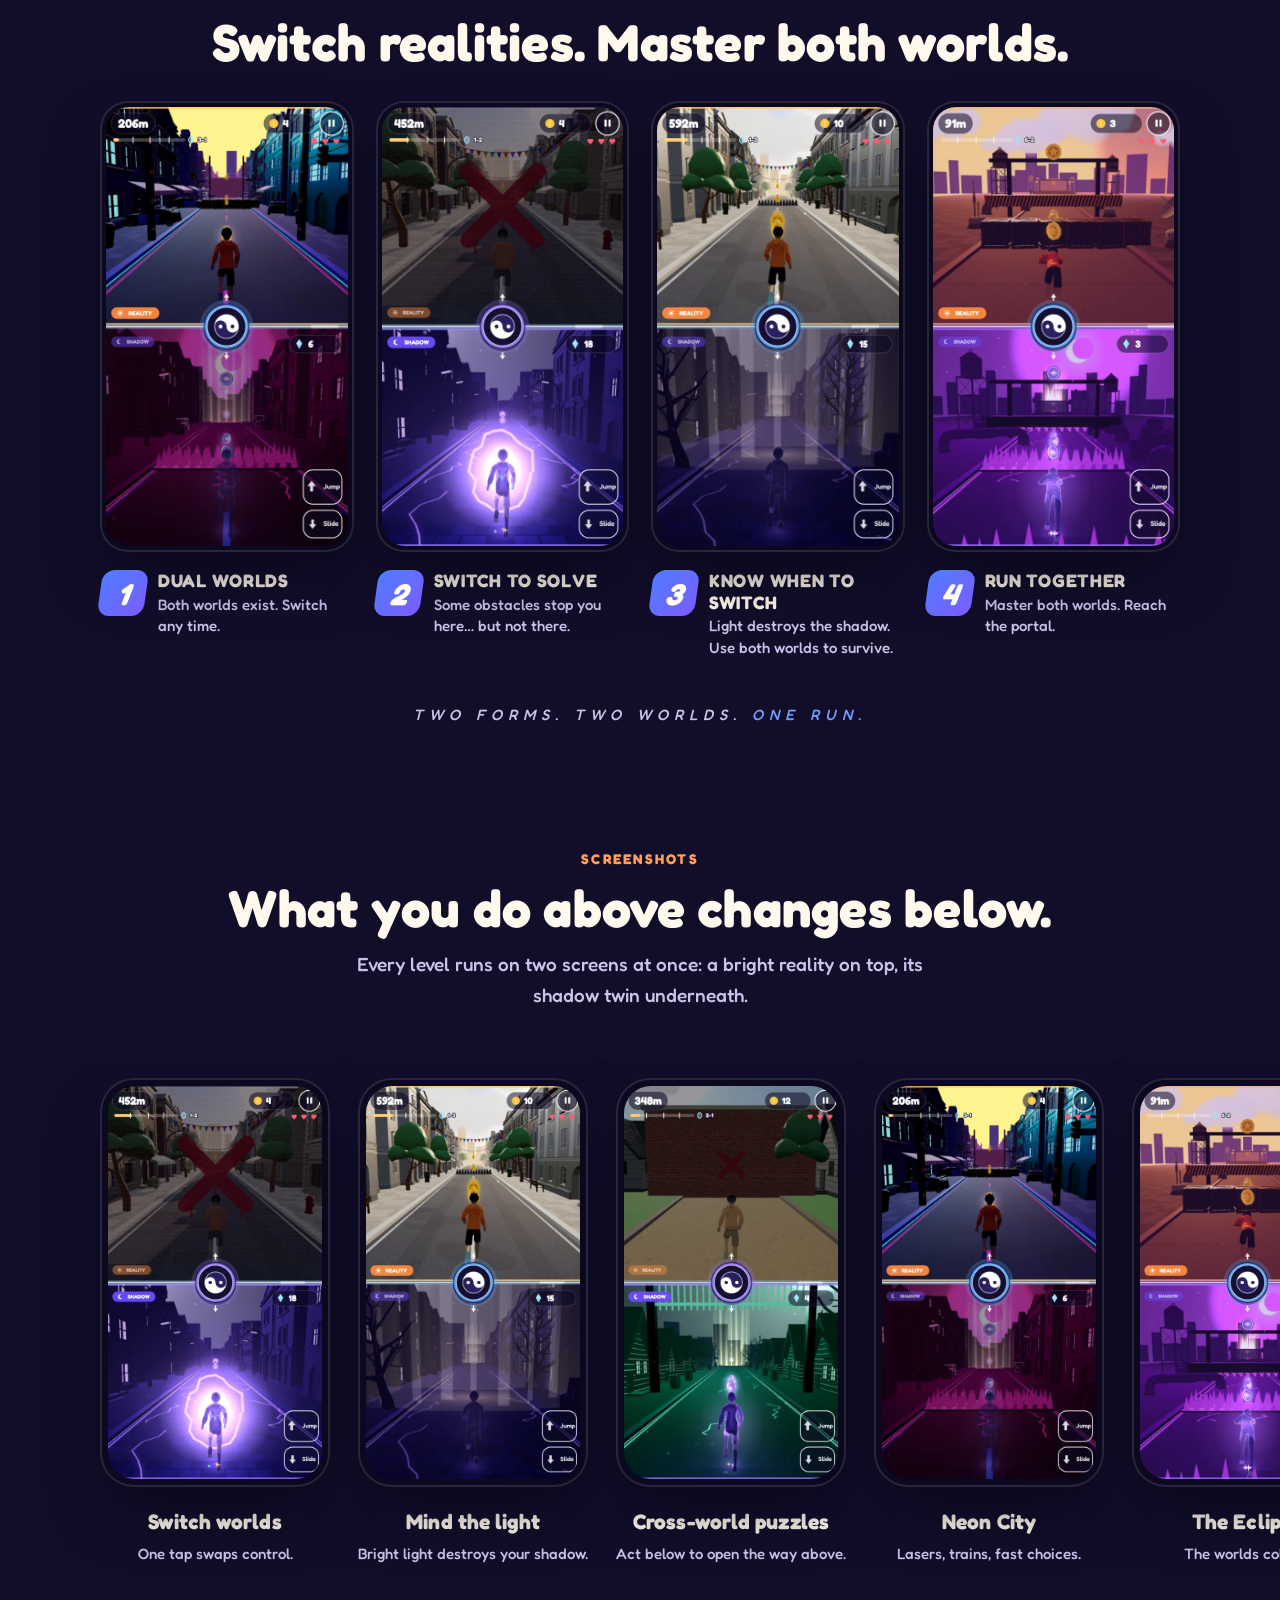
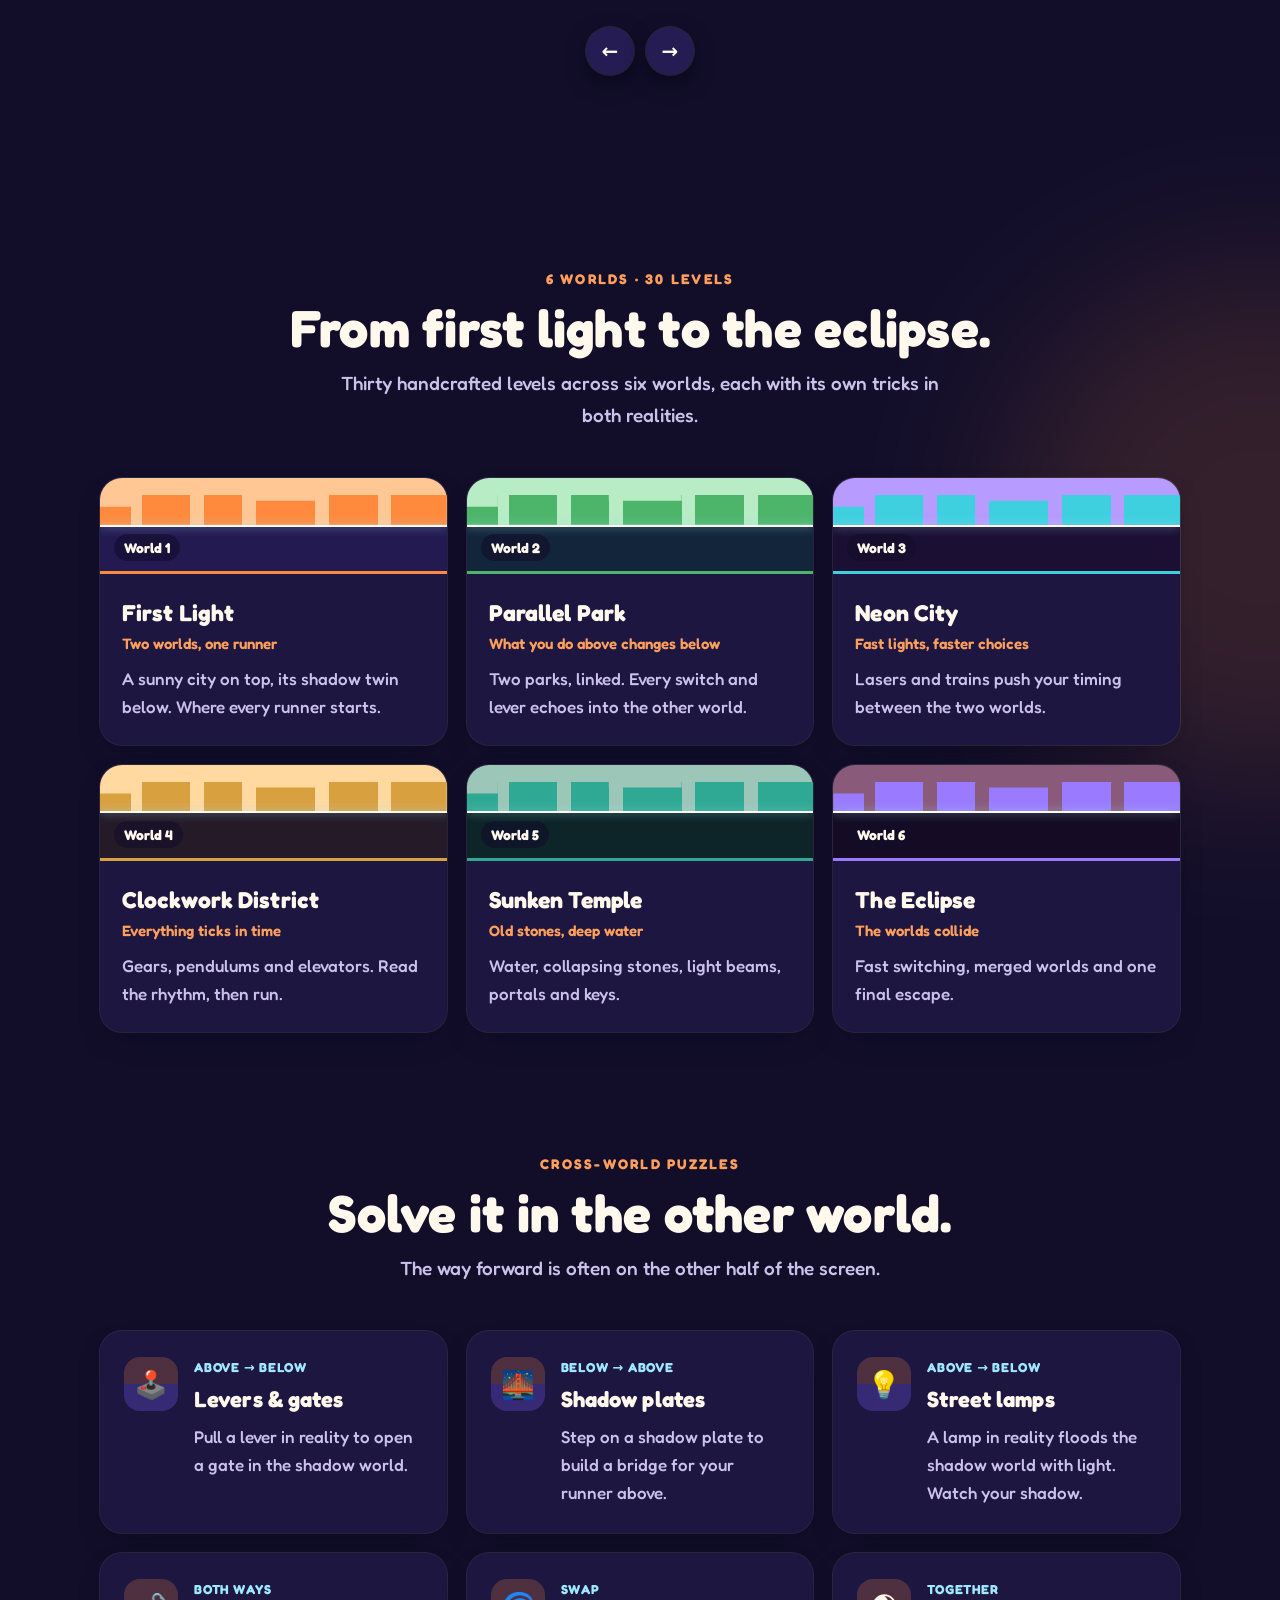
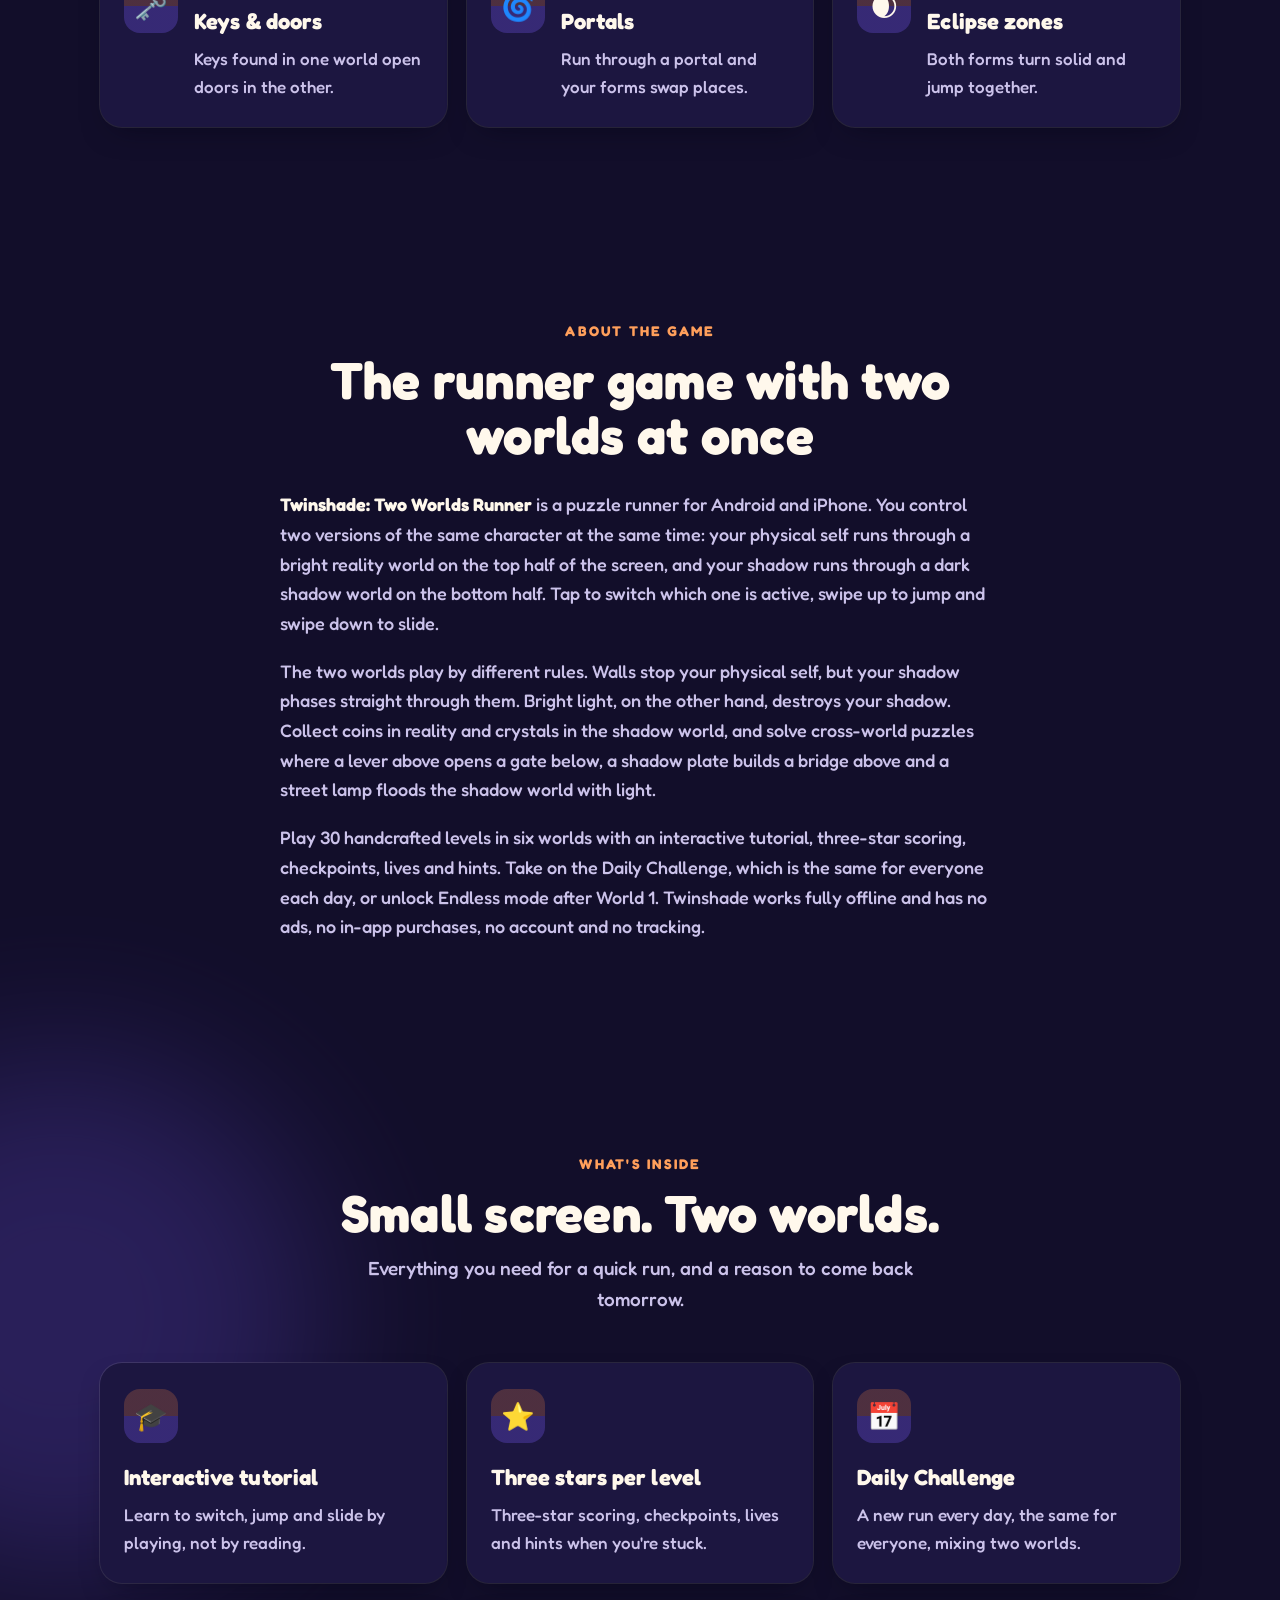
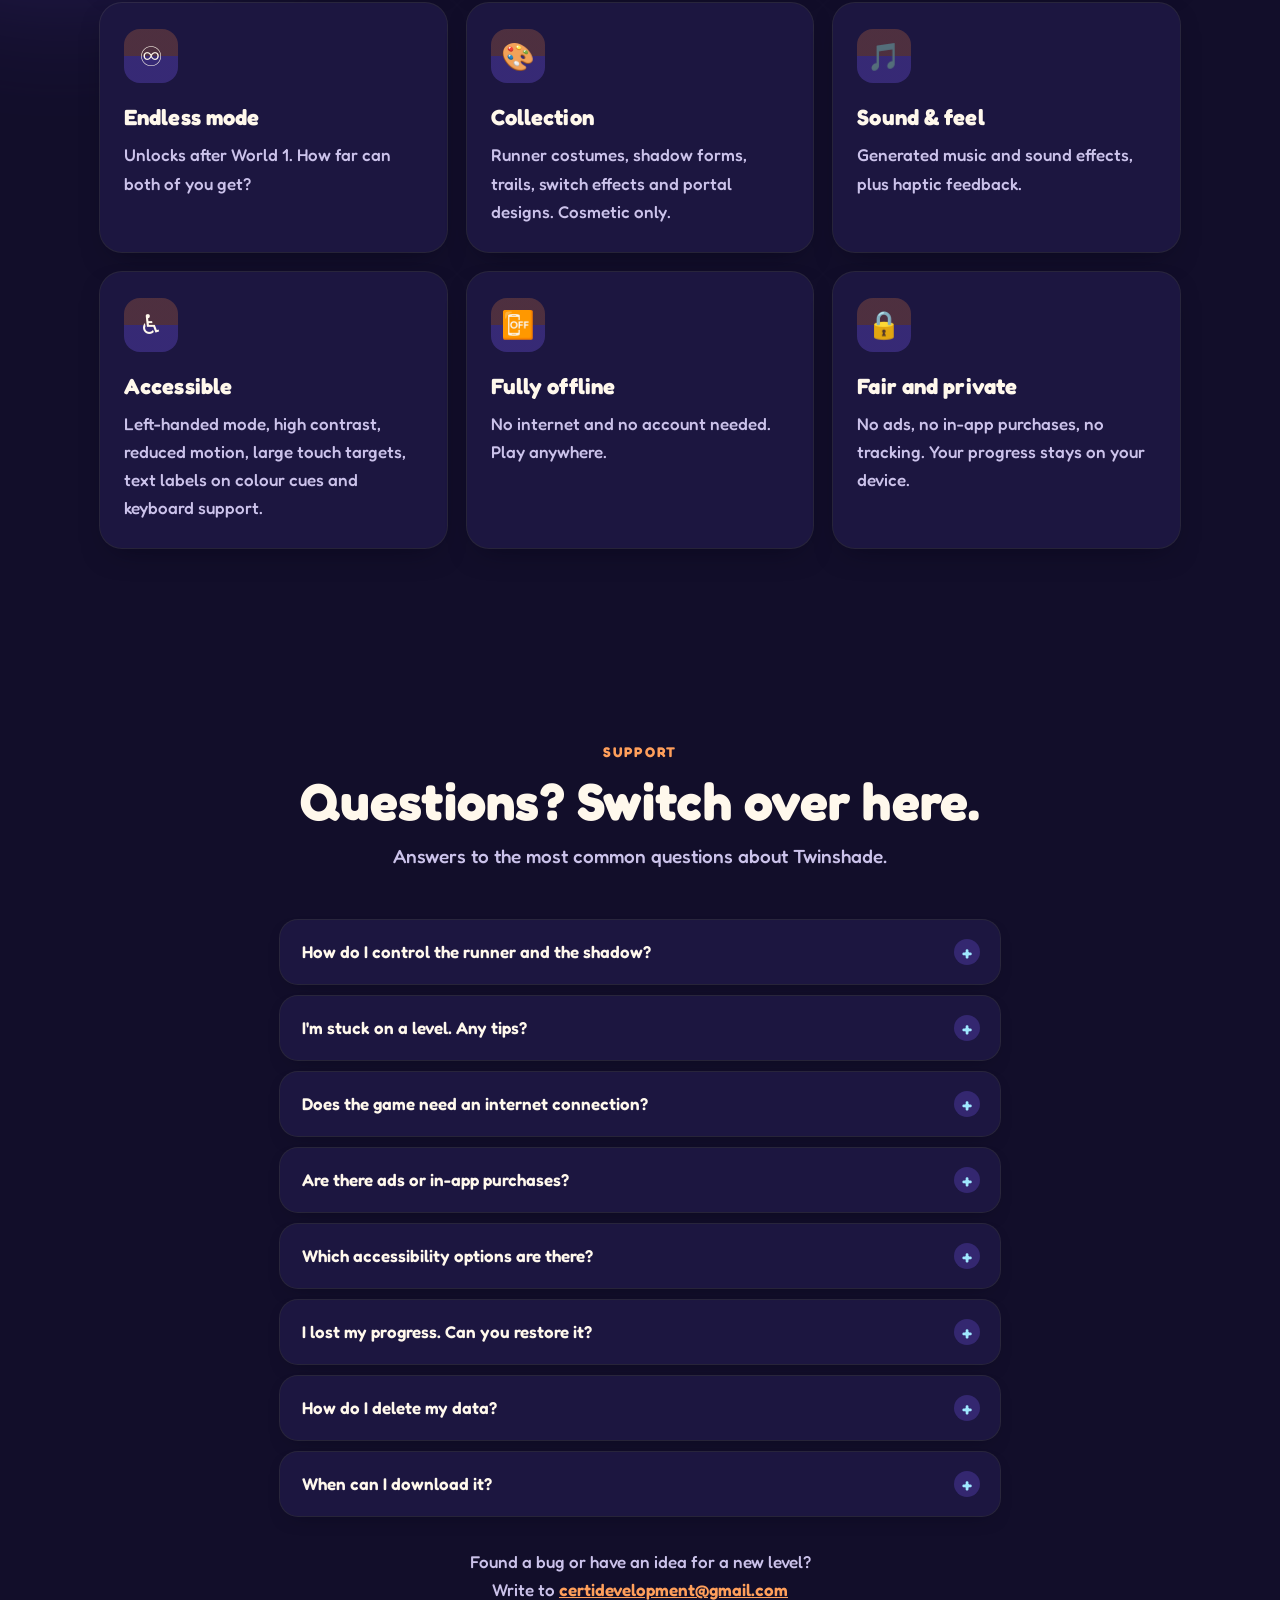
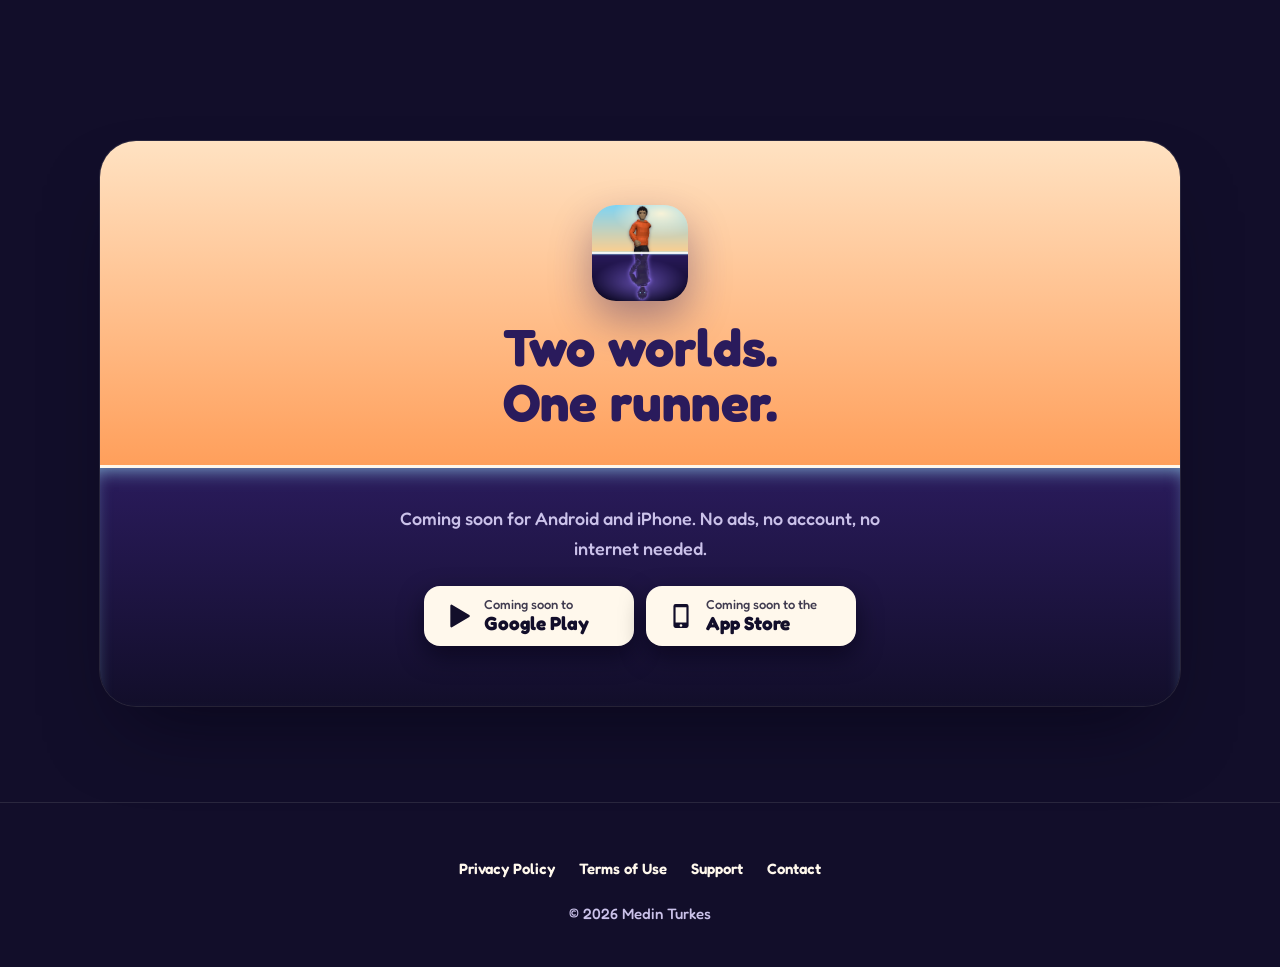
==== commit aacc7cb4: "Rename the game to Twinshade Google Play rejected the name "Shadow Runner" under the Impersonation p" ====
--- a/index.html
+++ b/index.html
@@ -3,12 +3,12 @@
 <head>
 <meta charset="utf-8">
 <meta name="viewport" content="width=device-width, initial-scale=1">
-<title>Shadow Runner: Two Worlds – Two-World Puzzle Runner for Android &amp; iPhone</title>
-<meta name="description" content="Shadow Runner: Two Worlds is a puzzle runner for Android and iPhone. Control your runner in a bright reality and your shadow in a dark shadow world at the same time. 30 handcrafted levels, no ads, no tracking, works offline. Coming soon.">
+<title>Twinshade: Two Worlds Runner – Puzzle Runner Game for Android &amp; iPhone</title>
+<meta name="description" content="Twinshade: Two Worlds Runner is a puzzle runner for Android and iPhone. Control your runner in a bright reality and your shadow in a dark shadow world at the same time. 30 handcrafted levels, no ads, no tracking, works offline. Coming soon.">
 <meta name="robots" content="index, follow, max-image-preview:large, max-snippet:-1">
 <meta name="author" content="Medin Turkes">
-<meta name="application-name" content="Shadow Runner">
-<meta name="apple-mobile-web-app-title" content="Shadow Runner">
+<meta name="application-name" content="Twinshade">
+<meta name="apple-mobile-web-app-title" content="Twinshade">
 <meta name="theme-color" content="#120e2a">
 <meta name="color-scheme" content="dark">
 <link rel="canonical" href="https://metur100.github.io/Shadow.Runner.Landing/">
@@ -22,20 +22,20 @@
 <link rel="stylesheet" href="assets/style.css">
 
 <meta property="og:type" content="website">
-<meta property="og:site_name" content="Shadow Runner">
+<meta property="og:site_name" content="Twinshade">
 <meta property="og:locale" content="en_US">
-<meta property="og:title" content="Shadow Runner: Two Worlds – Two worlds. One runner.">
+<meta property="og:title" content="Twinshade: Two Worlds Runner – Two worlds. One runner.">
 <meta property="og:description" content="Run through a bright reality and a dark shadow world at the same time. Tap to switch. 30 handcrafted levels for Android and iPhone. No ads, no tracking, fully offline.">
 <meta property="og:url" content="https://metur100.github.io/Shadow.Runner.Landing/">
 <meta property="og:image" content="https://metur100.github.io/Shadow.Runner.Landing/assets/og-image.jpg">
 <meta property="og:image:width" content="1200">
 <meta property="og:image:height" content="630">
-<meta property="og:image:alt" content="Shadow Runner app icon and logo next to two phones showing a runner in a sunny city above and its shadow in a dark world below">
+<meta property="og:image:alt" content="Twinshade app icon and logo next to two phones showing a runner in a sunny city above and its shadow in a dark world below">
 <meta name="twitter:card" content="summary_large_image">
-<meta name="twitter:title" content="Shadow Runner: Two Worlds – Two worlds. One runner.">
+<meta name="twitter:title" content="Twinshade: Two Worlds Runner – Two worlds. One runner.">
 <meta name="twitter:description" content="Run through a bright reality and a dark shadow world at the same time. No ads, no tracking, fully offline.">
 <meta name="twitter:image" content="https://metur100.github.io/Shadow.Runner.Landing/assets/og-image.jpg">
-<meta name="twitter:image:alt" content="Shadow Runner app icon and logo next to two phones showing a runner in a sunny city above and its shadow in a dark world below">
+<meta name="twitter:image:alt" content="Twinshade app icon and logo next to two phones showing a runner in a sunny city above and its shadow in a dark world below">
 
 <script type="application/ld+json">
 {
@@ -45,8 +45,8 @@
       "@type": "WebSite",
       "@id": "https://metur100.github.io/Shadow.Runner.Landing/#website",
       "url": "https://metur100.github.io/Shadow.Runner.Landing/",
-      "name": "Shadow Runner",
-      "alternateName": "Shadow Runner: Two Worlds",
+      "name": "Twinshade",
+      "alternateName": "Twinshade: Two Worlds Runner",
       "inLanguage": "en",
       "publisher": { "@id": "https://metur100.github.io/Shadow.Runner.Landing/#author" }
     },
@@ -59,8 +59,8 @@
     {
       "@type": ["MobileApplication", "VideoGame"],
       "@id": "https://metur100.github.io/Shadow.Runner.Landing/#app",
-      "name": "Shadow Runner: Two Worlds",
-      "alternateName": "Shadow Runner",
+      "name": "Twinshade: Two Worlds Runner",
+      "alternateName": "Twinshade",
       "url": "https://metur100.github.io/Shadow.Runner.Landing/",
       "description": "A two-world puzzle runner: control your physical self in a bright reality and your shadow in a dark shadow world at the same time, and tap to switch which one is active. 30 handcrafted levels in 6 worlds, cross-world puzzles, Daily Challenge, Endless mode and a cosmetic collection. No ads, no in-app purchases, no account, no tracking, fully offline.",
       "operatingSystem": "Android, iOS",
@@ -88,11 +88,11 @@
       "mainEntity": [
         { "@type": "Question", "name": "How do I control the runner and the shadow?", "acceptedAnswer": { "@type": "Answer", "text": "Tap to switch which form is active. Swipe up to jump and swipe down to slide. Your physical self runs through the bright reality world at the top, your shadow runs through the dark shadow world at the bottom." } },
         { "@type": "Question", "name": "I'm stuck on a level. Any tips?", "acceptedAnswer": { "@type": "Answer", "text": "Use a hint, and look at the other world: a lever above can open a gate below, and a shadow plate can build a bridge above. Remember that walls stop your physical self but your shadow phases through them, and bright light destroys your shadow." } },
-        { "@type": "Question", "name": "Does Shadow Runner need an internet connection?", "acceptedAnswer": { "@type": "Answer", "text": "No. The whole game, including the Daily Challenge and Endless mode, works fully offline." } },
+        { "@type": "Question", "name": "Does Twinshade need an internet connection?", "acceptedAnswer": { "@type": "Answer", "text": "No. The whole game, including the Daily Challenge and Endless mode, works fully offline." } },
         { "@type": "Question", "name": "Are there ads or in-app purchases?", "acceptedAnswer": { "@type": "Answer", "text": "No. There are no ads and no in-app purchases. Items in the collection are cosmetic only." } },
         { "@type": "Question", "name": "Can lost progress be restored?", "acceptedAnswer": { "@type": "Answer", "text": "Progress is stored only on your device, so it can't be restored after uninstalling the game or resetting progress." } },
         { "@type": "Question", "name": "How do I delete my data?", "acceptedAnswer": { "@type": "Answer", "text": "Use Settings → Reset progress in the game, or uninstall it. Nothing is stored anywhere else." } },
-        { "@type": "Question", "name": "When can I download Shadow Runner?", "acceptedAnswer": { "@type": "Answer", "text": "Shadow Runner is coming soon to Google Play and the App Store." } }
+        { "@type": "Question", "name": "When can I download Twinshade?", "acceptedAnswer": { "@type": "Answer", "text": "Twinshade is coming soon to Google Play and the App Store." } }
       ]
     }
   ]
@@ -106,7 +106,7 @@
 
 <header class="top" id="top">
   <div class="wrap">
-    <a class="brand" href="./"><img src="assets/favicon-96.png" alt="" width="38" height="38">Shadow Runner</a>
+    <a class="brand" href="./"><img src="assets/favicon-96.png" alt="" width="38" height="38">Twinshade</a>
     <nav aria-label="Main">
       <a class="opt" href="#how">How to play</a>
       <a class="opt" href="#worlds">Worlds</a>
@@ -126,8 +126,8 @@
     <div class="wrap hero-copy">
       <span class="eyebrow reveal"><span class="dot"></span>Coming soon · No ads · Works offline</span>
       <h1 class="reveal" style="--i:1">
-        <span class="line w-shadow">Shadow</span>
-        <span class="line w-runner">Runner</span>
+        <span class="line w-shadow">Twin</span>
+        <span class="line w-runner">Shade</span>
       </h1>
       <p class="tag reveal" style="--i:2">Switch realities. Master both worlds.</p>
       <p class="sub reveal" style="--i:3">Run through a bright reality and a dark shadow world at the same time. Tap to switch who's in control.</p>
@@ -178,7 +178,7 @@
   </div>
 
   <!-- Stats -->
-  <section aria-label="Shadow Runner in numbers">
+  <section aria-label="Twinshade in numbers">
     <div class="wrap">
       <div class="stats">
         <div class="stat reveal" style="--i:0"><b data-count="30">30</b><span>handcrafted levels</span></div>
@@ -224,7 +224,7 @@
   </section>
 
   <!-- How it works: four steps -->
-  <section id="steps" aria-label="How Shadow Runner works">
+  <section id="steps" aria-label="How Twinshade works">
     <div class="wrap">
       <span class="kicker reveal">How it works</span>
       <h2 class="reveal" style="--i:1">Switch realities. Master both worlds.</h2>
@@ -302,9 +302,9 @@
     <div class="wrap narrow about">
       <span class="kicker reveal">About the game</span>
       <h2 class="reveal" style="--i:1">The runner game with two worlds at once</h2>
-      <p class="reveal" style="--i:2"><strong>Shadow Runner: Two Worlds</strong> is a puzzle runner for Android and iPhone. You control two versions of the same character at the same time: your physical self runs through a bright reality world on the top half of the screen, and your shadow runs through a dark shadow world on the bottom half. Tap to switch which one is active, swipe up to jump and swipe down to slide.</p>
+      <p class="reveal" style="--i:2"><strong>Twinshade: Two Worlds Runner</strong> is a puzzle runner for Android and iPhone. You control two versions of the same character at the same time: your physical self runs through a bright reality world on the top half of the screen, and your shadow runs through a dark shadow world on the bottom half. Tap to switch which one is active, swipe up to jump and swipe down to slide.</p>
       <p class="reveal" style="--i:3">The two worlds play by different rules. Walls stop your physical self, but your shadow phases straight through them. Bright light, on the other hand, destroys your shadow. Collect coins in reality and crystals in the shadow world, and solve cross-world puzzles where a lever above opens a gate below, a shadow plate builds a bridge above and a street lamp floods the shadow world with light.</p>
-      <p class="reveal" style="--i:4">Play 30 handcrafted levels in six worlds with an interactive tutorial, three-star scoring, checkpoints, lives and hints. Take on the Daily Challenge, which is the same for everyone each day, or unlock Endless mode after World 1. Shadow Runner works fully offline and has no ads, no in-app purchases, no account and no tracking.</p>
+      <p class="reveal" style="--i:4">Play 30 handcrafted levels in six worlds with an interactive tutorial, three-star scoring, checkpoints, lives and hints. Take on the Daily Challenge, which is the same for everyone each day, or unlock Endless mode after World 1. Twinshade works fully offline and has no ads, no in-app purchases, no account and no tracking.</p>
     </div>
   </section>
 
@@ -333,7 +333,7 @@
     <div class="wrap narrow">
       <span class="kicker reveal">Support</span>
       <h2 class="reveal" style="--i:1">Questions? Switch over here.</h2>
-      <p class="lead reveal" style="--i:2">Answers to the most common questions about Shadow Runner.</p>
+      <p class="lead reveal" style="--i:2">Answers to the most common questions about Twinshade.</p>
       <div class="faq">
         <details class="reveal">
           <summary>How do I control the runner and the shadow?</summary>
@@ -365,7 +365,7 @@
         </details>
         <details class="reveal">
           <summary>When can I download it?</summary>
-          <p>Shadow Runner is coming soon to Google Play and the App Store. This page will link to the stores as soon as it's available.</p>
+          <p>Twinshade is coming soon to Google Play and the App Store. This page will link to the stores as soon as it's available.</p>
         </details>
       </div>
       <p class="contact reveal">Found a bug or have an idea for a new level?<br>Write to <a href="mailto:certidevelopment@gmail.com">certidevelopment@gmail.com</a></p>
